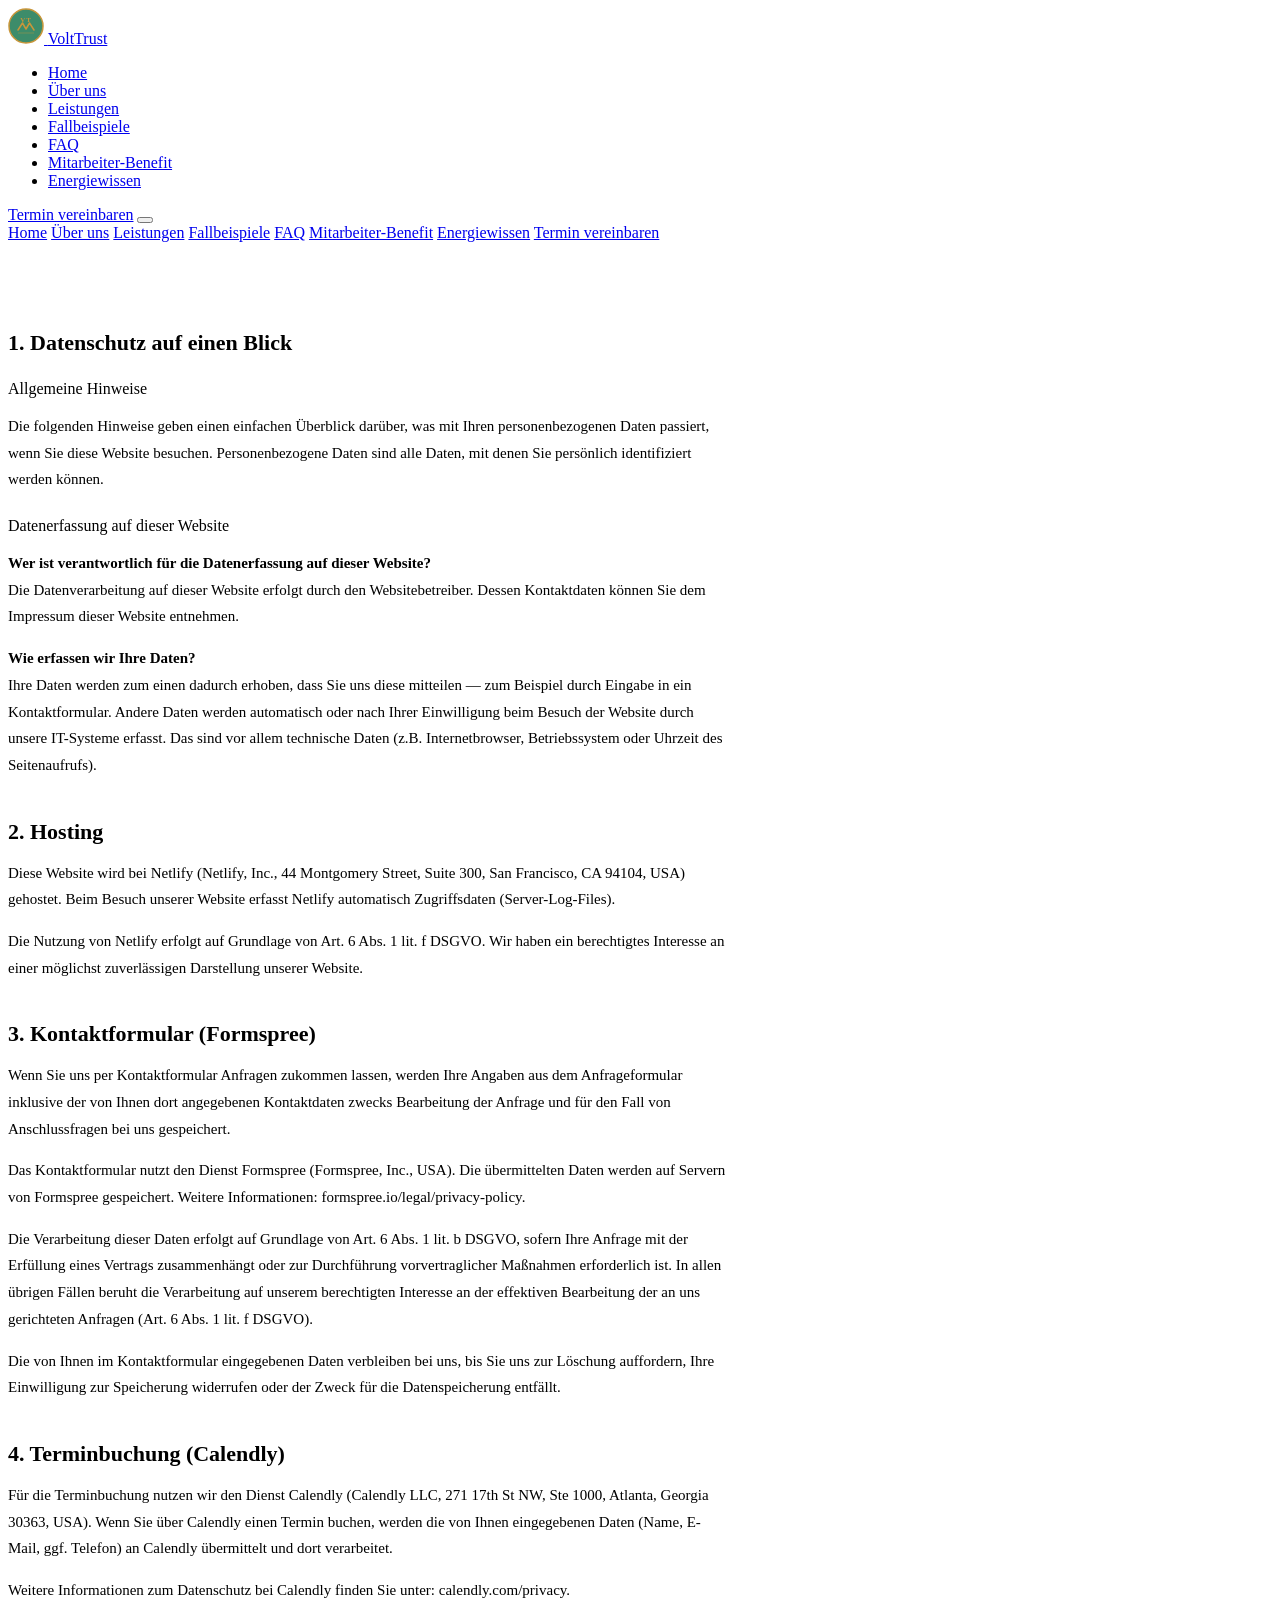
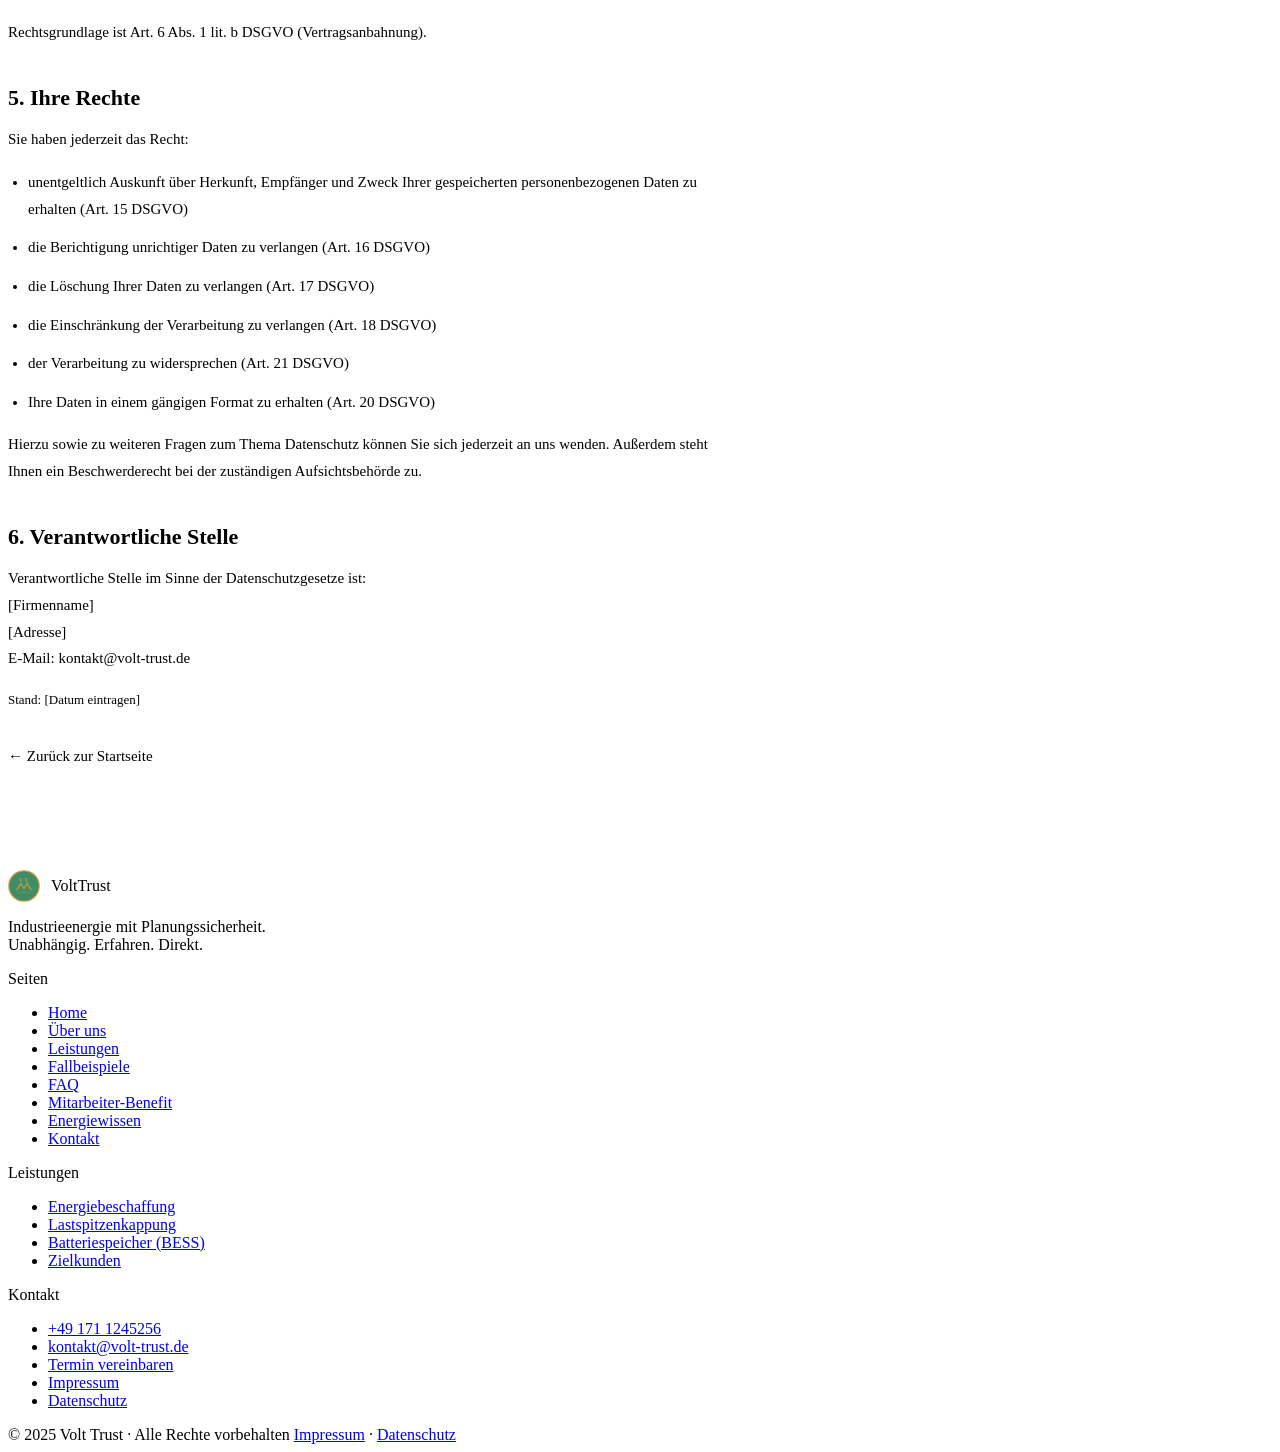
==== datenschutz.html @ 90f7596a "Add files via upload" ====
<!DOCTYPE html>
<html lang="de">
<head>
<meta charset="UTF-8">
<meta name="viewport" content="width=device-width, initial-scale=1.0">
<title>Datenschutzerklärung – Volt Trust</title>
<link rel="stylesheet" href="css/style.css">
<style>
.legal-content { background: var(--cream); padding: 88px 0; }
.legal-body { max-width: 720px; }
.legal-body h2 { font-family: 'Playfair Display', serif; font-size: 22px; font-weight: 700; color: var(--green); margin: 40px 0 12px; }
.legal-body h3 { font-size: 16px; font-weight: 500; color: var(--text); margin: 24px 0 8px; }
.legal-body h2:first-child { margin-top: 0; }
.legal-body p, .legal-body li { font-size: 15px; line-height: 1.78; color: var(--subtle); margin-bottom: 12px; }
.legal-body ul { padding-left: 20px; margin-bottom: 12px; }
.legal-body a { color: var(--green); text-decoration: none; }
.legal-body a:hover { color: var(--gold); }
.legal-body .highlight { background: var(--stone); padding: 20px 24px; border-left: 3px solid var(--gold); margin: 24px 0; }
</style>
</head>
<body>

<nav>
  <div class="nav-inner">
    <a href="index.html" class="nav-logo">
      <svg width="36" height="36" viewBox="0 0 36 36" fill="none"><circle cx="18" cy="18" r="17" fill="#3D8C6A" stroke="#C9963A" stroke-width="1.5"/><text x="18" y="14" text-anchor="middle" font-family="Playfair Display,serif" font-size="7" font-weight="700" fill="#C9963A" letter-spacing="1">VT</text><path d="M10 22 L14.5 15 L18 21 L21.5 15 L26 22" stroke="#C9963A" stroke-width="1.5" stroke-linecap="round" stroke-linejoin="round" fill="none"/><line x1="10" y1="25" x2="26" y2="25" stroke="#C9963A" stroke-width=".75" opacity=".5"/></svg>
      <span class="nav-logo-text">Volt<span>Trust</span></span>
    </a>
    <ul class="nav-links">
      <li><a href="index.html">Home</a></li>
      <li><a href="ueber-uns.html">Über uns</a></li>
      <li><a href="leistungen.html">Leistungen</a></li>
      <li><a href="fallbeispiele.html">Fallbeispiele</a></li>
      <li><a href="faq.html">FAQ</a></li>
      <li><a href="mitarbeiterbenefit.html">Mitarbeiter-Benefit</a></li>
      <li><a href="energiewissen.html">Energiewissen</a></li>
    </ul>
    <a href="kontakt.html" class="nav-cta">Termin vereinbaren</a>
    <button class="nav-hamburger" id="hamburger" aria-label="Menü"><span></span><span></span><span></span></button>
  </div>
</nav>
<div class="nav-mobile" id="navMobile">
  <a href="index.html">Home</a>
  <a href="ueber-uns.html">Über uns</a>
  <a href="leistungen.html">Leistungen</a>
  <a href="fallbeispiele.html">Fallbeispiele</a>
  <a href="faq.html">FAQ</a>
  <a href="mitarbeiterbenefit.html">Mitarbeiter-Benefit</a>
  <a href="energiewissen.html">Energiewissen</a>
  <a href="kontakt.html" class="nav-cta">Termin vereinbaren</a>
</div>

<section class="legal-content">
  <div class="container">
    <div class="legal-body">

      <h2>1. Datenschutz auf einen Blick</h2>
      <h3>Allgemeine Hinweise</h3>
      <p>Die folgenden Hinweise geben einen einfachen Überblick darüber, was mit Ihren personenbezogenen Daten passiert, wenn Sie diese Website besuchen. Personenbezogene Daten sind alle Daten, mit denen Sie persönlich identifiziert werden können.</p>

      <h3>Datenerfassung auf dieser Website</h3>
      <p><strong>Wer ist verantwortlich für die Datenerfassung auf dieser Website?</strong><br>
      Die Datenverarbeitung auf dieser Website erfolgt durch den Websitebetreiber. Dessen Kontaktdaten können Sie dem Impressum dieser Website entnehmen.</p>

      <p><strong>Wie erfassen wir Ihre Daten?</strong><br>
      Ihre Daten werden zum einen dadurch erhoben, dass Sie uns diese mitteilen — zum Beispiel durch Eingabe in ein Kontaktformular. Andere Daten werden automatisch oder nach Ihrer Einwilligung beim Besuch der Website durch unsere IT-Systeme erfasst. Das sind vor allem technische Daten (z.B. Internetbrowser, Betriebssystem oder Uhrzeit des Seitenaufrufs).</p>

      <h2>2. Hosting</h2>
      <p>Diese Website wird bei Netlify (Netlify, Inc., 44 Montgomery Street, Suite 300, San Francisco, CA 94104, USA) gehostet. Beim Besuch unserer Website erfasst Netlify automatisch Zugriffsdaten (Server-Log-Files).</p>
      <p>Die Nutzung von Netlify erfolgt auf Grundlage von Art. 6 Abs. 1 lit. f DSGVO. Wir haben ein berechtigtes Interesse an einer möglichst zuverlässigen Darstellung unserer Website.</p>

      <h2>3. Kontaktformular (Formspree)</h2>
      <p>Wenn Sie uns per Kontaktformular Anfragen zukommen lassen, werden Ihre Angaben aus dem Anfrageformular inklusive der von Ihnen dort angegebenen Kontaktdaten zwecks Bearbeitung der Anfrage und für den Fall von Anschlussfragen bei uns gespeichert.</p>
      <p>Das Kontaktformular nutzt den Dienst Formspree (Formspree, Inc., USA). Die übermittelten Daten werden auf Servern von Formspree gespeichert. Weitere Informationen: <a href="https://formspree.io/legal/privacy-policy" target="_blank" rel="noopener">formspree.io/legal/privacy-policy</a>.</p>
      <p>Die Verarbeitung dieser Daten erfolgt auf Grundlage von Art. 6 Abs. 1 lit. b DSGVO, sofern Ihre Anfrage mit der Erfüllung eines Vertrags zusammenhängt oder zur Durchführung vorvertraglicher Maßnahmen erforderlich ist. In allen übrigen Fällen beruht die Verarbeitung auf unserem berechtigten Interesse an der effektiven Bearbeitung der an uns gerichteten Anfragen (Art. 6 Abs. 1 lit. f DSGVO).</p>
      <p>Die von Ihnen im Kontaktformular eingegebenen Daten verbleiben bei uns, bis Sie uns zur Löschung auffordern, Ihre Einwilligung zur Speicherung widerrufen oder der Zweck für die Datenspeicherung entfällt.</p>

      <h2>4. Terminbuchung (Calendly)</h2>
      <p>Für die Terminbuchung nutzen wir den Dienst Calendly (Calendly LLC, 271 17th St NW, Ste 1000, Atlanta, Georgia 30363, USA). Wenn Sie über Calendly einen Termin buchen, werden die von Ihnen eingegebenen Daten (Name, E-Mail, ggf. Telefon) an Calendly übermittelt und dort verarbeitet.</p>
      <p>Weitere Informationen zum Datenschutz bei Calendly finden Sie unter: <a href="https://calendly.com/privacy" target="_blank" rel="noopener">calendly.com/privacy</a>.</p>
      <p>Rechtsgrundlage ist Art. 6 Abs. 1 lit. b DSGVO (Vertragsanbahnung).</p>

      <h2>5. Ihre Rechte</h2>
      <p>Sie haben jederzeit das Recht:</p>
      <ul>
        <li>unentgeltlich Auskunft über Herkunft, Empfänger und Zweck Ihrer gespeicherten personenbezogenen Daten zu erhalten (Art. 15 DSGVO)</li>
        <li>die Berichtigung unrichtiger Daten zu verlangen (Art. 16 DSGVO)</li>
        <li>die Löschung Ihrer Daten zu verlangen (Art. 17 DSGVO)</li>
        <li>die Einschränkung der Verarbeitung zu verlangen (Art. 18 DSGVO)</li>
        <li>der Verarbeitung zu widersprechen (Art. 21 DSGVO)</li>
        <li>Ihre Daten in einem gängigen Format zu erhalten (Art. 20 DSGVO)</li>
      </ul>
      <p>Hierzu sowie zu weiteren Fragen zum Thema Datenschutz können Sie sich jederzeit an uns wenden. Außerdem steht Ihnen ein Beschwerderecht bei der zuständigen Aufsichtsbehörde zu.</p>

      <h2>6. Verantwortliche Stelle</h2>
      <p>Verantwortliche Stelle im Sinne der Datenschutzgesetze ist:<br>
      [Firmenname]<br>
      [Adresse]<br>
      E-Mail: <a href="mailto:kontakt@volt-trust.de">kontakt@volt-trust.de</a></p>

      <p style="margin-top:16px;font-size:13px;color:var(--subtle)">Stand: [Datum eintragen]</p>
      <p style="margin-top:32px"><a href="index.html" style="color:var(--green)">← Zurück zur Startseite</a></p>
    </div>
  </div>
</section>

<footer>
  <div class="footer-top">
    <div>
      <div style="display:flex;align-items:center;gap:11px;margin-bottom:14px">
        <svg width="32" height="32" viewBox="0 0 36 36" fill="none"><circle cx="18" cy="18" r="17" fill="#3D8C6A" stroke="#C9963A" stroke-width="1.5"/><text x="18" y="14" text-anchor="middle" font-family="Playfair Display,serif" font-size="7" font-weight="700" fill="#C9963A" letter-spacing="1">VT</text><path d="M10 22 L14.5 15 L18 21 L21.5 15 L26 22" stroke="#C9963A" stroke-width="1.5" stroke-linecap="round" stroke-linejoin="round" fill="none"/><line x1="10" y1="25" x2="26" y2="25" stroke="#C9963A" stroke-width=".75" opacity=".5"/></svg>
        <div class="footer-brand">Volt<span>Trust</span></div>
      </div>
      <p class="footer-tagline">Industrieenergie mit Planungssicherheit.<br>Unabhängig. Erfahren. Direkt.</p>
    </div>
    <div><div class="footer-col-title">Seiten</div><ul class="footer-links"><li><a href="index.html">Home</a></li><li><a href="ueber-uns.html">Über uns</a></li><li><a href="leistungen.html">Leistungen</a></li><li><a href="fallbeispiele.html">Fallbeispiele</a></li><li><a href="faq.html">FAQ</a></li><li><a href="mitarbeiterbenefit.html">Mitarbeiter-Benefit</a></li><li><a href="energiewissen.html">Energiewissen</a></li><li><a href="kontakt.html">Kontakt</a></li></ul></div>
    <div><div class="footer-col-title">Leistungen</div><ul class="footer-links"><li><a href="leistungen.html">Energiebeschaffung</a></li><li><a href="leistungen.html">Lastspitzenkappung</a></li><li><a href="leistungen.html">Batteriespeicher (BESS)</a></li><li><a href="leistungen.html">Zielkunden</a></li></ul></div>
    <div><div class="footer-col-title">Kontakt</div><ul class="footer-links"><li><a href="tel:+491711245256">+49 171 1245256</a></li><li><a href="mailto:kontakt@volt-trust.de">kontakt@volt-trust.de</a></li><li><a href="kontakt.html">Termin vereinbaren</a></li><li><a href="impressum.html">Impressum</a></li><li><a href="datenschutz.html">Datenschutz</a></li></ul></div>
  </div>
  <div class="footer-bottom">
    <span class="footer-copy">© 2025 Volt Trust · Alle Rechte vorbehalten</span>
    <span class="footer-copy"><a href="impressum.html">Impressum</a> · <a href="datenschutz.html">Datenschutz</a></span>
  </div>
</footer>
<script src="js/main.js"></script>
<script>document.getElementById('hamburger').addEventListener('click',()=>document.getElementById('navMobile').classList.toggle('open'));</script>
</body>
</html>
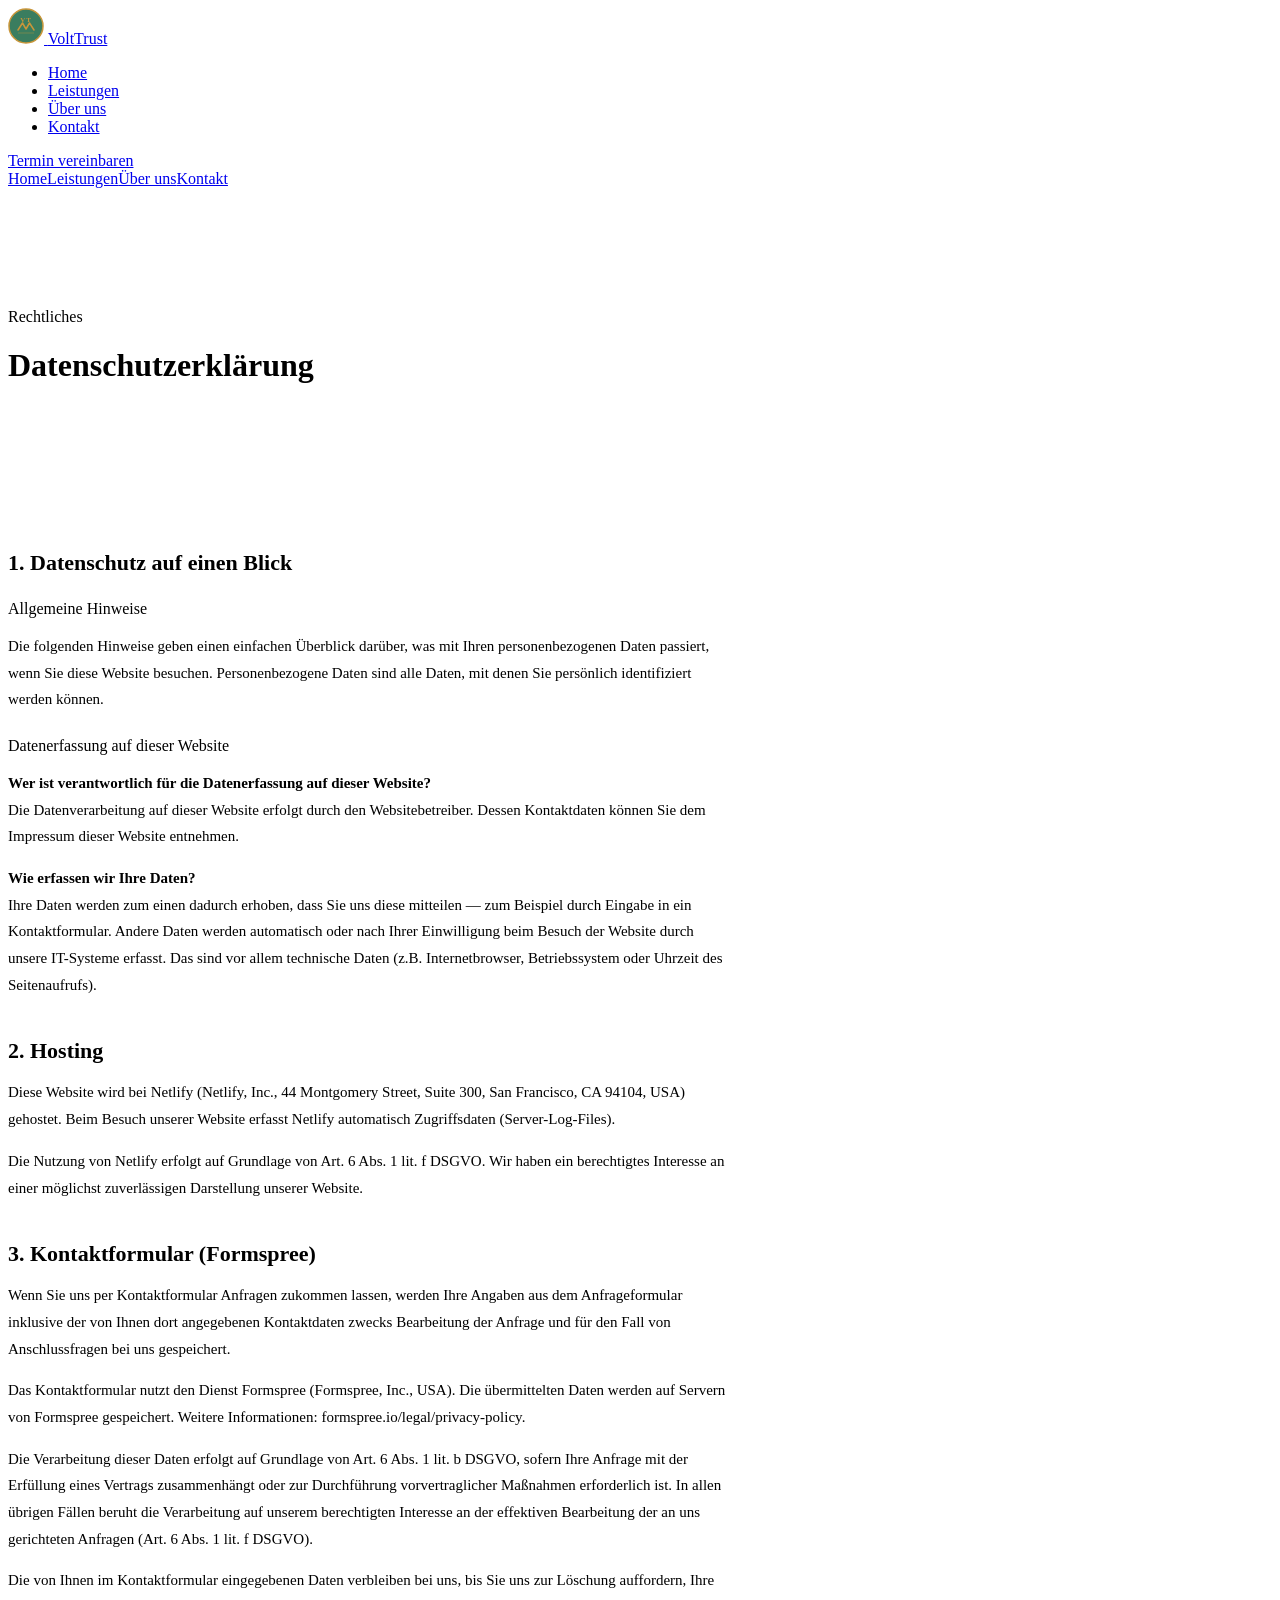
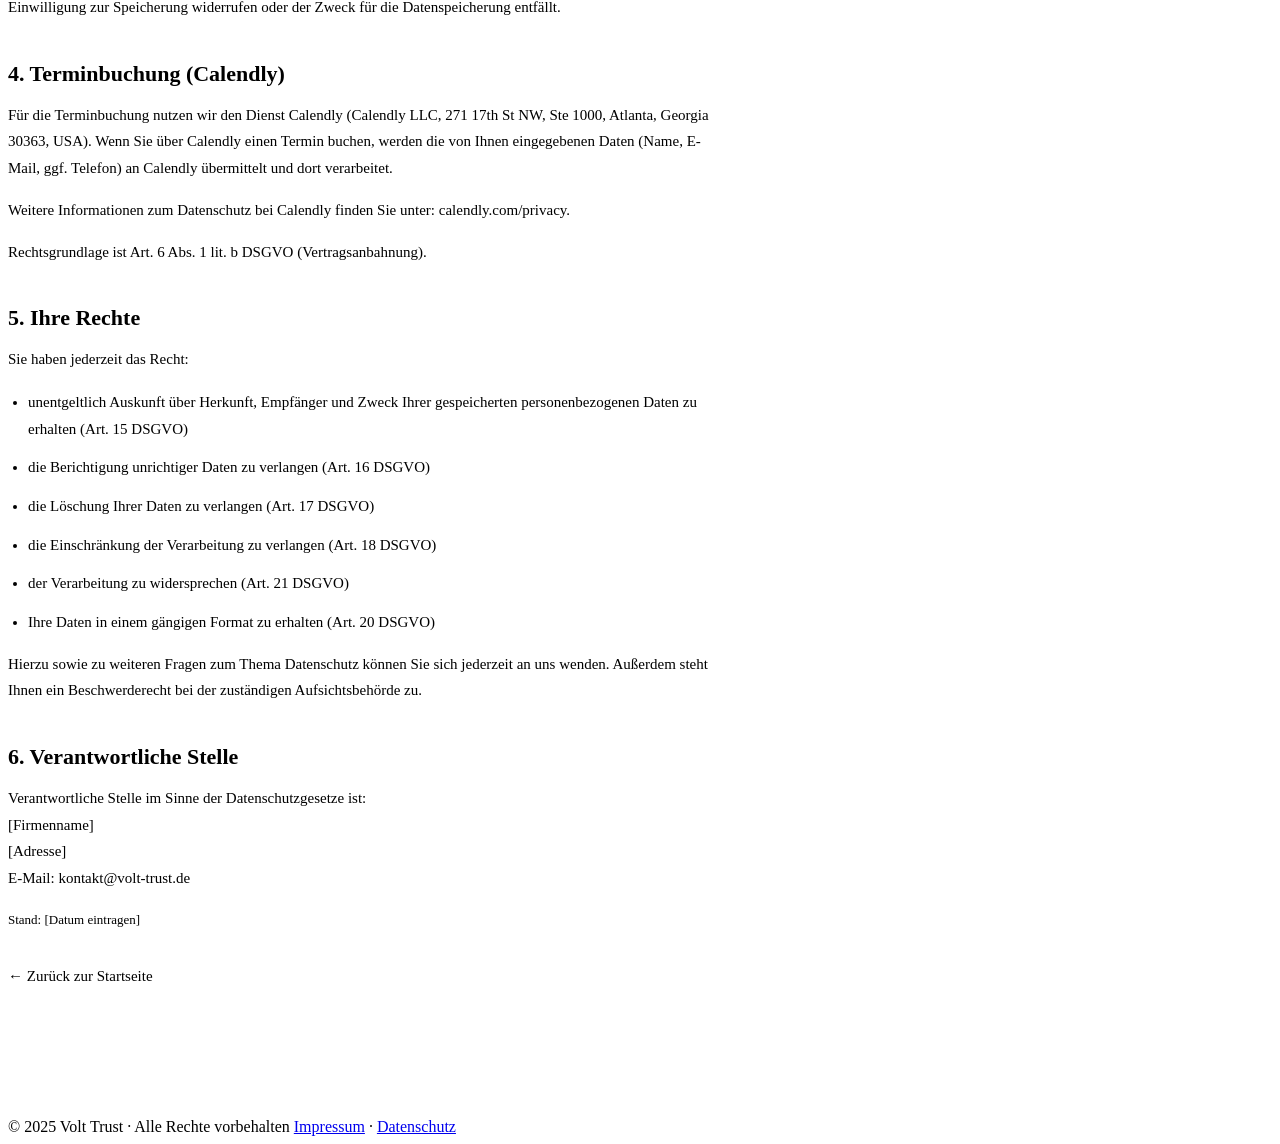
==== commit 301a802c: "Add files via upload" ====
--- a/datenschutz.html
+++ b/datenschutz.html
@@ -23,31 +23,26 @@
 <nav>
   <div class="nav-inner">
     <a href="index.html" class="nav-logo">
-      <svg width="36" height="36" viewBox="0 0 36 36" fill="none"><circle cx="18" cy="18" r="17" fill="#3D8C6A" stroke="#C9963A" stroke-width="1.5"/><text x="18" y="14" text-anchor="middle" font-family="Playfair Display,serif" font-size="7" font-weight="700" fill="#C9963A" letter-spacing="1">VT</text><path d="M10 22 L14.5 15 L18 21 L21.5 15 L26 22" stroke="#C9963A" stroke-width="1.5" stroke-linecap="round" stroke-linejoin="round" fill="none"/><line x1="10" y1="25" x2="26" y2="25" stroke="#C9963A" stroke-width=".75" opacity=".5"/></svg>
+      <svg width="36" height="36" viewBox="0 0 36 36" fill="none"><circle cx="18" cy="18" r="17" fill="#3A7D5F" stroke="#C9963A" stroke-width="1.5"/><text x="18" y="14" text-anchor="middle" font-family="Playfair Display,serif" font-size="7" font-weight="700" fill="#C9963A" letter-spacing="1">VT</text><path d="M10 22 L14.5 15 L18 21 L21.5 15 L26 22" stroke="#C9963A" stroke-width="1.5" stroke-linecap="round" stroke-linejoin="round" fill="none"/><line x1="10" y1="25" x2="26" y2="25" stroke="#C9963A" stroke-width="0.75" opacity=".5"/></svg>
       <span class="nav-logo-text">Volt<span>Trust</span></span>
     </a>
     <ul class="nav-links">
-      <li><a href="index.html">Home</a></li>
-      <li><a href="ueber-uns.html">Über uns</a></li>
-      <li><a href="leistungen.html">Leistungen</a></li>
-      <li><a href="fallbeispiele.html">Fallbeispiele</a></li>
-      <li><a href="faq.html">FAQ</a></li>
-      <li><a href="mitarbeiterbenefit.html">Mitarbeiter-Benefit</a></li>
-      <li><a href="energiewissen.html">Energiewissen</a></li>
+      <li><a href="index.html">Home</a></li><li><a href="leistungen.html">Leistungen</a></li><li><a href="ueber-uns.html">Über uns</a></li><li><a href="kontakt.html">Kontakt</a></li>
     </ul>
     <a href="kontakt.html" class="nav-cta">Termin vereinbaren</a>
-    <button class="nav-hamburger" id="hamburger" aria-label="Menü"><span></span><span></span><span></span></button>
+    <div class="nav-hamburger" id="hamburger"><span></span><span></span><span></span></div>
   </div>
 </nav>
 <div class="nav-mobile" id="navMobile">
-  <a href="index.html">Home</a>
-  <a href="ueber-uns.html">Über uns</a>
-  <a href="leistungen.html">Leistungen</a>
-  <a href="fallbeispiele.html">Fallbeispiele</a>
-  <a href="faq.html">FAQ</a>
-  <a href="mitarbeiterbenefit.html">Mitarbeiter-Benefit</a>
-  <a href="energiewissen.html">Energiewissen</a>
-  <a href="kontakt.html" class="nav-cta">Termin vereinbaren</a>
+  <a href="index.html">Home</a><a href="leistungen.html">Leistungen</a><a href="ueber-uns.html">Über uns</a><a href="kontakt.html">Kontakt</a>
+</div>
+
+<div class="page-hero" style="min-height:auto;padding:120px 0 56px">
+  <div class="page-hero-grid"></div>
+  <div class="container" style="position:relative;z-index:2">
+    <div class="page-hero-eyebrow">Rechtliches</div>
+    <h1>Datenschutzerklärung</h1>
+  </div>
 </div>
 
 <section class="legal-content">
@@ -105,23 +100,12 @@
 </section>
 
 <footer>
-  <div class="footer-top">
-    <div>
-      <div style="display:flex;align-items:center;gap:11px;margin-bottom:14px">
-        <svg width="32" height="32" viewBox="0 0 36 36" fill="none"><circle cx="18" cy="18" r="17" fill="#3D8C6A" stroke="#C9963A" stroke-width="1.5"/><text x="18" y="14" text-anchor="middle" font-family="Playfair Display,serif" font-size="7" font-weight="700" fill="#C9963A" letter-spacing="1">VT</text><path d="M10 22 L14.5 15 L18 21 L21.5 15 L26 22" stroke="#C9963A" stroke-width="1.5" stroke-linecap="round" stroke-linejoin="round" fill="none"/><line x1="10" y1="25" x2="26" y2="25" stroke="#C9963A" stroke-width=".75" opacity=".5"/></svg>
-        <div class="footer-brand">Volt<span>Trust</span></div>
-      </div>
-      <p class="footer-tagline">Industrieenergie mit Planungssicherheit.<br>Unabhängig. Erfahren. Direkt.</p>
-    </div>
-    <div><div class="footer-col-title">Seiten</div><ul class="footer-links"><li><a href="index.html">Home</a></li><li><a href="ueber-uns.html">Über uns</a></li><li><a href="leistungen.html">Leistungen</a></li><li><a href="fallbeispiele.html">Fallbeispiele</a></li><li><a href="faq.html">FAQ</a></li><li><a href="mitarbeiterbenefit.html">Mitarbeiter-Benefit</a></li><li><a href="energiewissen.html">Energiewissen</a></li><li><a href="kontakt.html">Kontakt</a></li></ul></div>
-    <div><div class="footer-col-title">Leistungen</div><ul class="footer-links"><li><a href="leistungen.html">Energiebeschaffung</a></li><li><a href="leistungen.html">Lastspitzenkappung</a></li><li><a href="leistungen.html">Batteriespeicher (BESS)</a></li><li><a href="leistungen.html">Zielkunden</a></li></ul></div>
-    <div><div class="footer-col-title">Kontakt</div><ul class="footer-links"><li><a href="tel:+491711245256">+49 171 1245256</a></li><li><a href="mailto:kontakt@volt-trust.de">kontakt@volt-trust.de</a></li><li><a href="kontakt.html">Termin vereinbaren</a></li><li><a href="impressum.html">Impressum</a></li><li><a href="datenschutz.html">Datenschutz</a></li></ul></div>
-  </div>
-  <div class="footer-bottom">
+  <div class="footer-bottom" style="border-top:1px solid var(--line);padding-top:28px">
     <span class="footer-copy">© 2025 Volt Trust · Alle Rechte vorbehalten</span>
     <span class="footer-copy"><a href="impressum.html">Impressum</a> · <a href="datenschutz.html">Datenschutz</a></span>
   </div>
 </footer>
+
 <script src="js/main.js"></script>
 <script>document.getElementById('hamburger').addEventListener('click',()=>document.getElementById('navMobile').classList.toggle('open'));</script>
 </body>
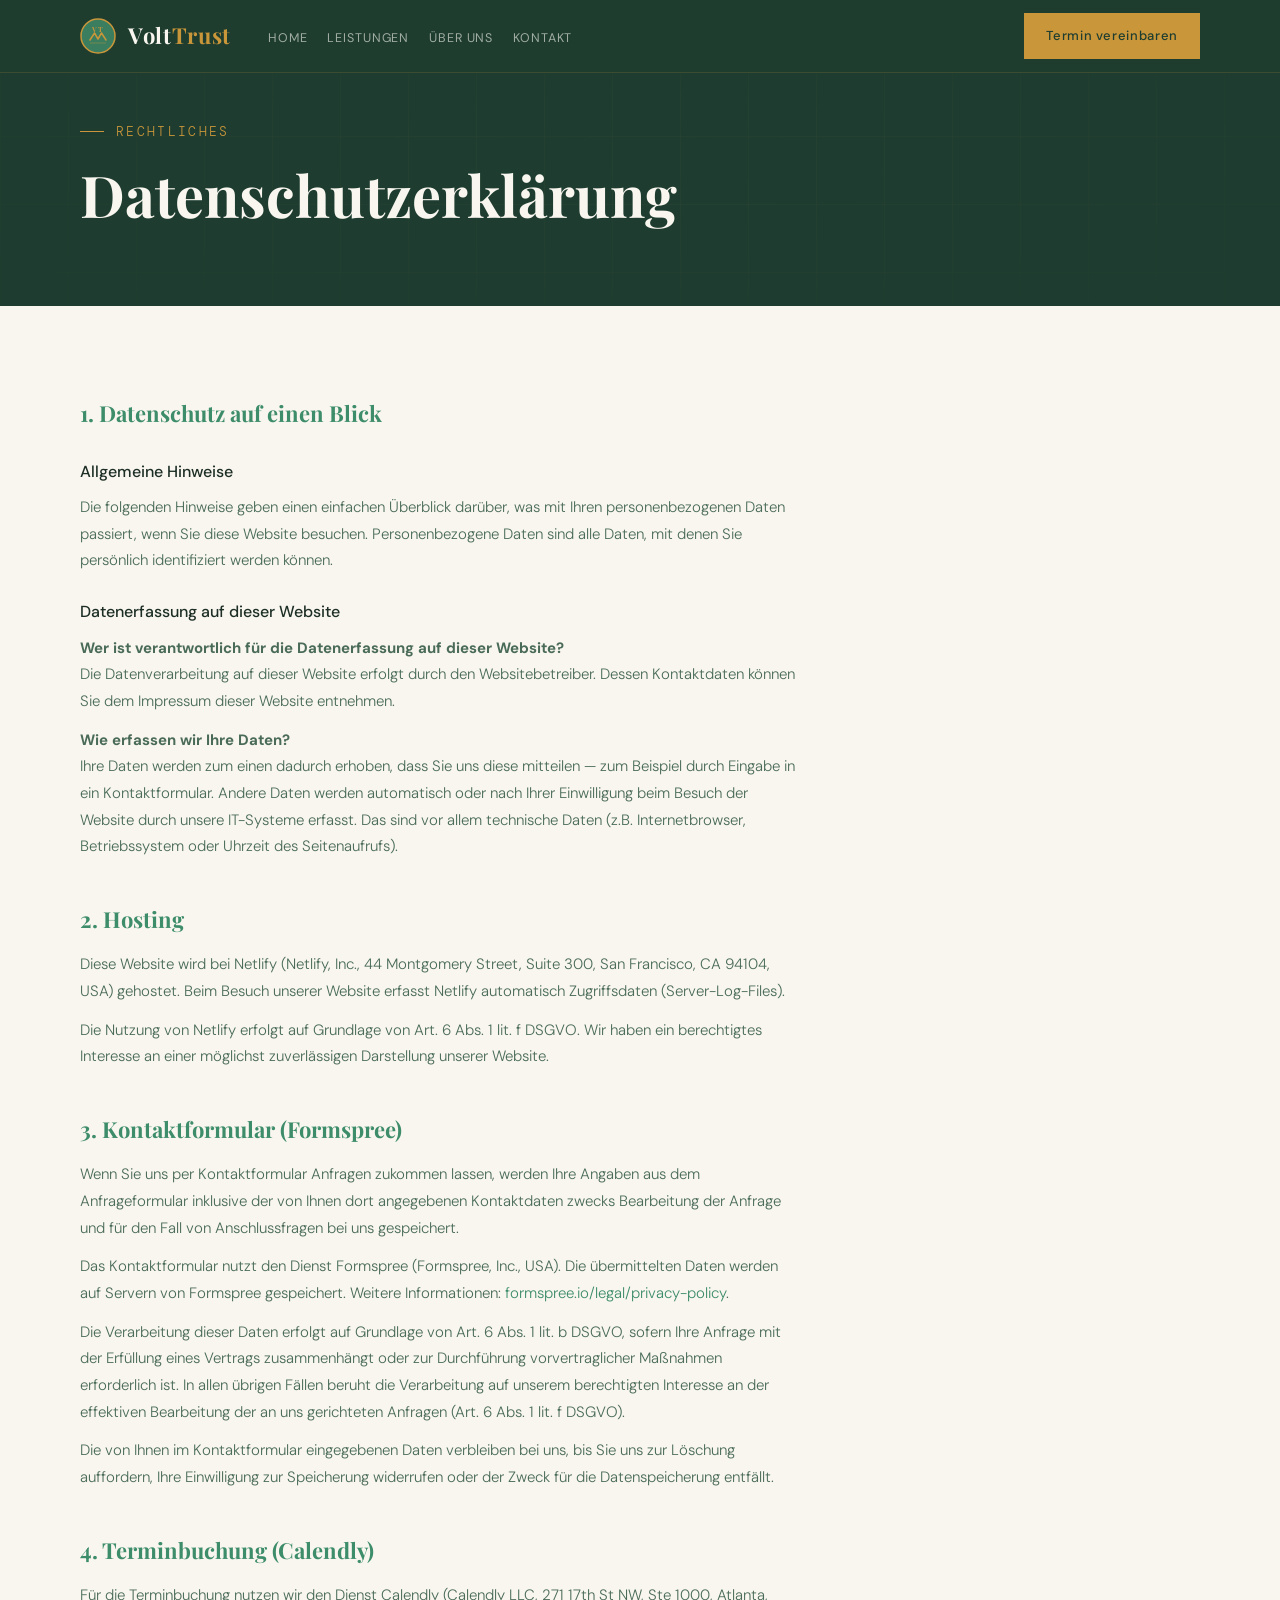
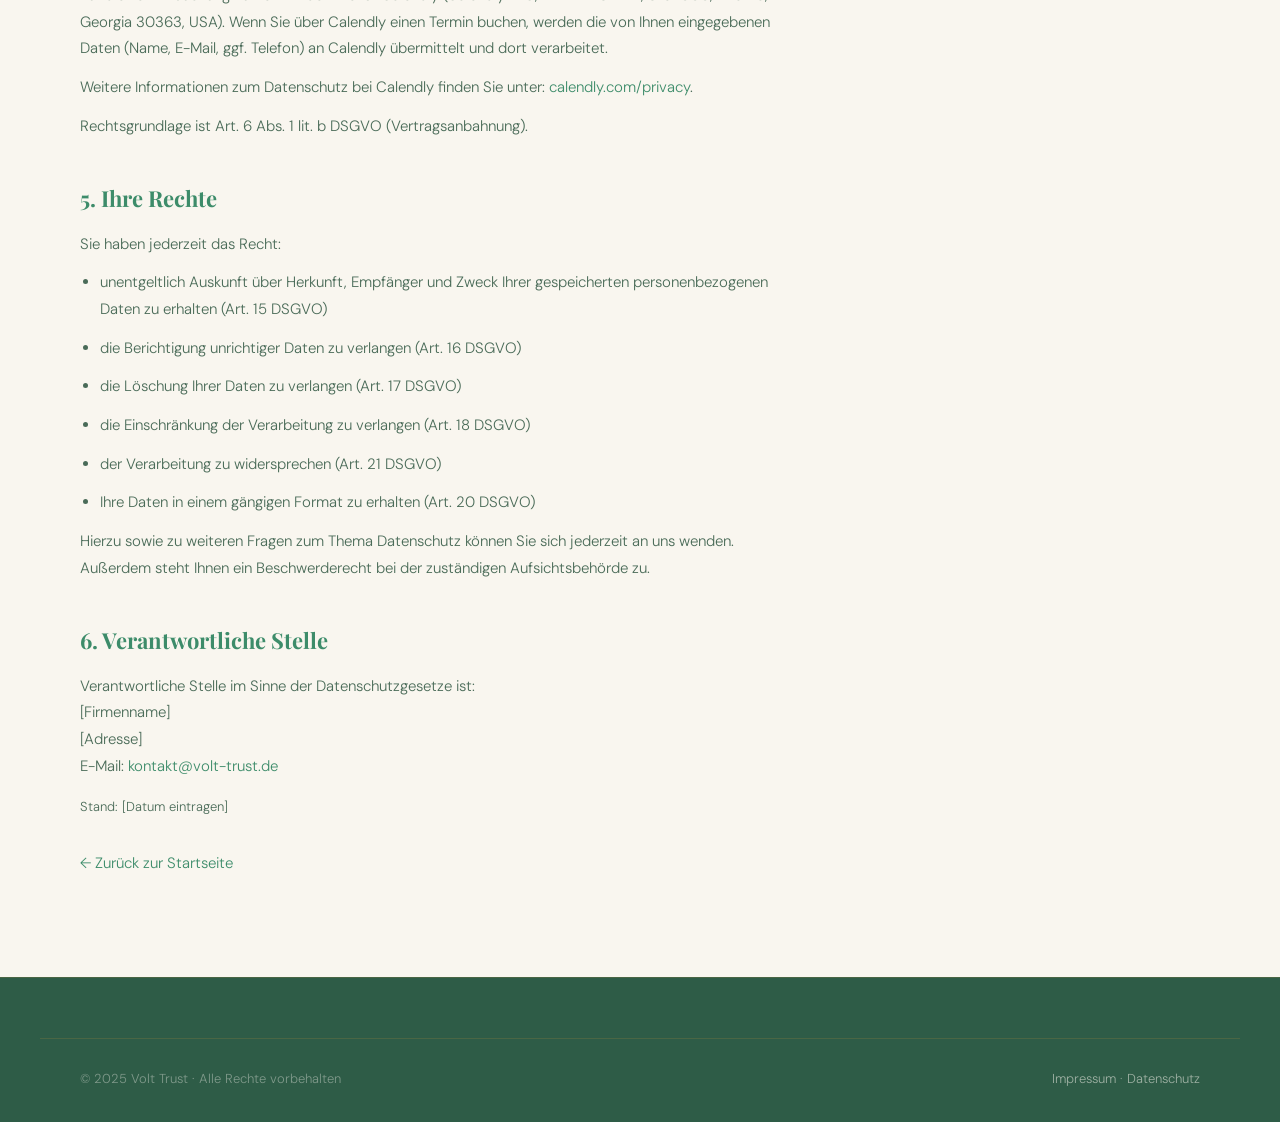
==== commit 115965cb: "Add files via upload" ====
--- a/datenschutz.html
+++ b/datenschutz.html
@@ -4,7 +4,7 @@
 <meta charset="UTF-8">
 <meta name="viewport" content="width=device-width, initial-scale=1.0">
 <title>Datenschutzerklärung – Volt Trust</title>
-<link rel="stylesheet" href="css/style.css">
+<link rel="stylesheet" href="style.css">
 <style>
 .legal-content { background: var(--cream); padding: 88px 0; }
 .legal-body { max-width: 720px; }
@@ -106,7 +106,7 @@
   </div>
 </footer>
 
-<script src="js/main.js"></script>
+<script src="main.js"></script>
 <script>document.getElementById('hamburger').addEventListener('click',()=>document.getElementById('navMobile').classList.toggle('open'));</script>
 </body>
 </html>
--- a/style.css
+++ b/style.css
@@ -0,0 +1,720 @@
+@import url('https://fonts.googleapis.com/css2?family=Playfair+Display:wght@400;500;700;900&family=DM+Sans:ital,wght@0,300;0,400;0,500;1,300&family=DM+Mono:wght@400;500&display=swap');
+
+/* ── VOLT TRUST v9 ── */
+:root {
+  --ink:    #1E3D30;
+  --forest: #2E5C47;
+  --green:  #3D8C6A;
+  --mid:    #52A882;
+  --light:  #7DC4A0;
+  --pale:   #E8F7EF;
+  --gold:   #C9963A;
+  --gold-lt:#E8B86D;
+  --cream:  #F9F6EF;
+  --stone:  #EDE8DB;
+  --mist:   #FCFBF8;
+  --text:   #1C2E25;
+  --subtle: #4A6B58;
+  --line:   rgba(201,150,58,.18);
+}
+
+*,*::before,*::after{box-sizing:border-box;margin:0;padding:0}
+html{scroll-behavior:smooth}
+body{font-family:'DM Sans',sans-serif;font-weight:300;color:var(--text);background:var(--mist);overflow-x:hidden;font-size:19px;line-height:1.78}
+.serif{font-family:'Playfair Display',serif}
+.mono{font-family:'DM Mono',monospace}
+.container{max-width:1200px;margin:0 auto;padding:0 40px}
+.gold{color:var(--gold)}
+
+/* NAV */
+nav{position:fixed;top:0;left:0;right:0;z-index:200;background:rgba(30,61,48,.97);border-bottom:1px solid var(--line);backdrop-filter:blur(12px)}
+.nav-inner{max-width:1200px;margin:0 auto;padding:0 40px;display:flex;align-items:center;height:72px}
+.nav-logo{display:flex;align-items:center;gap:12px;text-decoration:none;margin-right:28px;flex-shrink:0}
+.nav-logo-text{font-family:'Playfair Display',serif;font-size:22px;font-weight:700;color:var(--cream);letter-spacing:.03em}
+.nav-logo-text span{color:var(--gold)}
+.nav-links{display:flex;gap:2px;list-style:none;flex:1}
+.nav-links a{font-size:12.5px;font-weight:400;letter-spacing:.07em;text-transform:uppercase;color:rgba(249,246,239,.6);text-decoration:none;transition:color .2s;padding:6px 9px;white-space:nowrap}
+.nav-links a:hover,.nav-links a.active{color:var(--gold-lt)}
+.nav-cta{background:var(--gold);color:var(--ink);font-size:13px;font-weight:500;letter-spacing:.05em;padding:11px 22px;border:none;cursor:pointer;text-decoration:none;transition:background .2s;font-family:'DM Sans',sans-serif;white-space:nowrap;margin-left:12px;flex-shrink:0}
+.nav-cta:hover{background:var(--gold-lt)}
+.nav-hamburger{display:none;flex-direction:column;gap:5px;cursor:pointer;padding:4px;background:none;border:none;margin-left:auto}
+.nav-hamburger span{display:block;width:22px;height:1.5px;background:var(--cream);transition:all .3s}
+.nav-mobile{display:none;position:fixed;top:72px;left:0;right:0;background:var(--ink);border-bottom:1px solid var(--line);padding:20px 40px;z-index:199;flex-direction:column}
+.nav-mobile.open{display:flex}
+.nav-mobile a{display:block;padding:14px 0;font-size:16px;letter-spacing:.05em;text-transform:uppercase;color:rgba(249,246,239,.75);text-decoration:none;border-bottom:1px solid rgba(255,255,255,.07);transition:color .2s}
+.nav-mobile a:hover{color:var(--gold)}
+.nav-mobile .nav-cta{margin-top:18px;display:inline-block;text-align:center}
+
+/* PAGE HERO */
+.page-hero{background:var(--forest);padding:148px 0 88px;position:relative;overflow:hidden}
+.page-hero-grid{position:absolute;inset:0;background-image:linear-gradient(rgba(201,150,58,.07) 1px,transparent 1px),linear-gradient(90deg,rgba(201,150,58,.07) 1px,transparent 1px);background-size:68px 68px;mask-image:radial-gradient(ellipse 70% 80% at 50% 50%,black 20%,transparent 70%)}
+.page-hero-eyebrow{font-family:'DM Mono',monospace;font-size:12px;letter-spacing:.2em;text-transform:uppercase;color:var(--gold);margin-bottom:20px;display:flex;align-items:center;gap:10px}
+.page-hero-eyebrow::before{content:'';display:block;width:24px;height:1px;background:var(--gold)}
+.page-hero h1{font-family:'Playfair Display',serif;font-size:clamp(42px,5vw,68px);font-weight:700;color:var(--cream);line-height:1.1;margin-bottom:26px}
+.page-hero h1 em{color:var(--gold);font-style:normal}
+.page-hero-lead{font-size:20px;font-weight:300;line-height:1.78;color:rgba(249,246,239,.85);max-width:620px}
+
+/* SECTIONS */
+section{padding:100px 0}
+.section-label{font-family:'DM Mono',monospace;font-size:12px;letter-spacing:.2em;text-transform:uppercase;color:var(--gold);margin-bottom:16px;display:flex;align-items:center;gap:10px}
+.section-label::before{content:'';display:block;width:22px;height:1px;background:var(--gold)}
+.section-title{font-family:'Playfair Display',serif;font-size:clamp(34px,3.8vw,52px);font-weight:700;line-height:1.12;color:var(--text);margin-bottom:22px}
+.section-title.light{color:var(--cream)}
+.section-title em{color:var(--gold);font-style:normal}
+.section-intro{font-size:19px;font-weight:300;line-height:1.80;color:var(--subtle);max-width:640px}
+.section-intro.light{color:rgba(249,246,239,.85)}
+
+/* BUTTONS */
+.btn-primary{background:var(--gold);color:var(--ink);font-size:16px;font-weight:500;letter-spacing:.05em;padding:17px 36px;border:none;cursor:pointer;text-decoration:none;display:inline-block;transition:background .2s,transform .15s;font-family:'DM Sans',sans-serif}
+.btn-primary:hover{background:var(--gold-lt);transform:translateY(-1px)}
+.btn-outline{background:transparent;color:var(--cream);font-size:16px;font-weight:400;letter-spacing:.05em;padding:16px 36px;border:1px solid rgba(249,246,239,.35);cursor:pointer;text-decoration:none;display:inline-block;transition:border-color .2s,color .2s;font-family:'DM Sans',sans-serif}
+.btn-outline:hover{border-color:var(--gold);color:var(--gold)}
+.btn-outline.dark{color:var(--green);border-color:rgba(61,140,106,.4)}
+.btn-outline.dark:hover{border-color:var(--gold);color:var(--gold)}
+
+/* TAGS */
+.tag{font-size:13px;font-weight:500;letter-spacing:.03em;padding:6px 14px;background:var(--stone);color:var(--subtle)}
+.tags{display:flex;flex-wrap:wrap;gap:8px;margin-top:22px}
+
+/* PARTNER LOGOS */
+.partner-bar{background:var(--stone);padding:44px 0;border-top:1px solid rgba(61,140,106,.15);border-bottom:1px solid rgba(61,140,106,.15)}
+.partner-label{font-family:'DM Mono',monospace;font-size:10.5px;letter-spacing:.18em;text-transform:uppercase;color:var(--subtle);text-align:center;margin-bottom:28px}
+.partner-logos{max-width:1200px;margin:0 auto;padding:0 40px;display:flex;align-items:center;justify-content:center;gap:64px;flex-wrap:wrap}
+.partner-logo-item{opacity:.75;transition:opacity .2s;display:flex;align-items:center;justify-content:center}
+.partner-logo-item:hover{opacity:1}
+.partner-logo-item img{height:44px;width:auto;max-width:160px;object-fit:contain}
+
+/* CONTACT PERSON */
+.contact-person{background:var(--green);padding:44px;display:flex;gap:30px;align-items:flex-start;position:relative;overflow:hidden}
+.contact-person::before{content:'';position:absolute;top:0;left:0;right:0;height:2px;background:linear-gradient(90deg,var(--gold),transparent)}
+.contact-person-photo{width:92px;height:92px;border-radius:50%;object-fit:cover;object-position:center top;border:2px solid var(--gold);flex-shrink:0}
+.contact-person-label{font-family:'DM Mono',monospace;font-size:11px;letter-spacing:.15em;text-transform:uppercase;color:var(--gold);margin-bottom:6px}
+.contact-person-name{font-family:'Playfair Display',serif;font-size:26px;color:var(--cream);margin-bottom:3px}
+.contact-person-role{font-size:14px;letter-spacing:.06em;text-transform:uppercase;color:rgba(249,246,239,.65);margin-bottom:18px}
+.contact-person-tel{font-size:17px;color:var(--cream);text-decoration:none;display:flex;align-items:center;gap:9px;margin-bottom:8px}
+.contact-person-tel:hover{color:var(--gold-lt)}
+.contact-person-tel svg{width:17px;height:17px;stroke:var(--gold);fill:none;stroke-width:1.5;stroke-linecap:round;flex-shrink:0}
+
+/* CASE CARDS */
+.case-grid{display:grid;grid-template-columns:repeat(3,1fr);gap:2px;background:var(--stone);margin-top:56px}
+.case-card{background:var(--mist);padding:38px;position:relative;overflow:hidden;transition:background .2s}
+.case-card:hover{background:var(--cream)}
+.case-card::after{content:'';position:absolute;bottom:0;left:0;width:0;height:2px;background:var(--gold);transition:width .4s}
+.case-card:hover::after{width:100%}
+.case-card-tag{font-family:'DM Mono',monospace;font-size:11px;letter-spacing:.14em;text-transform:uppercase;color:var(--gold);margin-bottom:14px;display:flex;align-items:center;gap:8px}
+.case-card-tag::before{content:'';display:block;width:16px;height:1px;background:var(--gold)}
+.case-card-title{font-family:'Playfair Display',serif;font-size:21px;font-weight:700;color:var(--green);margin-bottom:14px;line-height:1.25}
+.case-metrics{display:flex;flex-direction:column;gap:2px;margin-bottom:18px}
+.case-metric{display:flex;justify-content:space-between;align-items:center;background:var(--stone);padding:12px 14px}
+.case-metric-label{font-size:14px;color:var(--subtle)}
+.case-metric-val{font-size:15px;font-weight:500;color:var(--green)}
+.case-saving{background:var(--green);padding:20px;text-align:center}
+.case-saving-label{font-size:12px;letter-spacing:.08em;text-transform:uppercase;color:rgba(249,246,239,.75);margin-bottom:6px}
+.case-saving-val{font-family:'Playfair Display',serif;font-size:34px;font-weight:700;color:var(--gold-lt);line-height:1}
+.case-saving-sub{font-size:13px;color:rgba(249,246,239,.65);margin-top:4px}
+.case-roi-row{display:flex;border-top:2px solid var(--stone);margin-top:16px}
+.case-roi-item{flex:1;text-align:center;padding:13px 8px;border-right:1px solid var(--stone)}
+.case-roi-item:last-child{border-right:none}
+.case-roi-val{font-family:'Playfair Display',serif;font-size:21px;color:var(--green);display:block;font-weight:700}
+.case-roi-label{font-size:12px;color:var(--subtle)}
+
+/* RECHNER */
+.rechner-wrap{background:var(--cream);border:1px solid var(--stone);padding:52px;position:relative;overflow:hidden}
+.rechner-wrap::before{content:'';position:absolute;top:0;left:0;right:0;height:3px;background:linear-gradient(90deg,var(--gold),var(--mid))}
+.rechner-label{font-family:'DM Sans',sans-serif;font-size:15px;font-weight:500;color:var(--text);margin-bottom:8px}
+.rechner-select,.rechner-input{background:var(--mist);border:1.5px solid var(--stone);color:var(--text);font-family:'DM Sans',sans-serif;font-size:17px;padding:14px 16px;width:100%;transition:border-color .2s;outline:none;margin-bottom:22px}
+.rechner-select:focus,.rechner-input:focus{border-color:var(--gold)}
+.rechner-select{appearance:none;background-image:url("data:image/svg+xml,%3Csvg xmlns='http://www.w3.org/2000/svg' width='12' height='8'%3E%3Cpath d='M1 1l5 5 5-5' fill='none' stroke='%23527060' stroke-width='1.5'/%3E%3C/svg%3E");background-repeat:no-repeat;background-position:right 16px center;cursor:pointer}
+.rechner-result{background:var(--green);padding:32px;margin-top:8px;display:none}
+.rechner-result.show{display:block}
+.rechner-result-label{font-family:'DM Mono',monospace;font-size:11px;letter-spacing:.15em;text-transform:uppercase;color:var(--gold);margin-bottom:12px}
+.rechner-result-range{font-family:'Playfair Display',serif;font-size:42px;font-weight:700;color:var(--gold-lt);line-height:1;margin-bottom:8px}
+.rechner-result-text{font-size:15px;color:rgba(249,246,239,.9);line-height:1.68;margin-bottom:20px}
+.rechner-disclaimer{font-size:13px;color:rgba(249,246,239,.6);line-height:1.6;border-top:1px solid rgba(255,255,255,.15);padding-top:14px;margin-top:14px}
+
+/* FAQ */
+.faq-list{display:flex;flex-direction:column;gap:2px;margin-top:52px}
+.faq-item{background:var(--cream);overflow:hidden}
+.faq-question{display:flex;justify-content:space-between;align-items:center;padding:24px 32px;cursor:pointer;font-size:18px;font-weight:400;color:var(--text);transition:background .2s;user-select:none;gap:20px}
+.faq-question:hover{background:var(--stone)}
+.faq-question.open{background:var(--stone);color:var(--green);font-weight:500}
+.faq-icon{width:26px;height:26px;flex-shrink:0;position:relative}
+.faq-icon::before,.faq-icon::after{content:'';position:absolute;background:var(--gold);border-radius:1px;transition:all .3s}
+.faq-icon::before{width:14px;height:1.5px;top:50%;left:50%;transform:translate(-50%,-50%)}
+.faq-icon::after{width:1.5px;height:14px;top:50%;left:50%;transform:translate(-50%,-50%)}
+.faq-question.open .faq-icon::after{transform:translate(-50%,-50%) rotate(90deg);opacity:0}
+.faq-answer{max-height:0;overflow:hidden;transition:max-height .4s ease}
+.faq-answer.open{max-height:500px}
+.faq-answer-inner{padding:0 32px 26px;font-size:17px;line-height:1.82;color:var(--subtle)}
+
+/* WISSEN */
+.wissen-grid{display:grid;grid-template-columns:repeat(3,1fr);gap:2px;background:var(--stone);margin-top:52px}
+.wissen-card{background:var(--mist);padding:40px;cursor:pointer;transition:background .2s;position:relative;overflow:hidden}
+.wissen-card:hover,.wissen-card.active{background:var(--cream)}
+.wissen-card::after{content:'';position:absolute;bottom:0;left:0;width:0;height:2px;background:var(--gold);transition:width .4s}
+.wissen-card:hover::after,.wissen-card.active::after{width:100%}
+.wissen-tag{font-family:'DM Mono',monospace;font-size:11px;letter-spacing:.14em;text-transform:uppercase;color:var(--gold);margin-bottom:14px}
+.wissen-title{font-family:'Playfair Display',serif;font-size:21px;font-weight:700;color:var(--green);margin-bottom:12px;line-height:1.3}
+.wissen-text{font-size:16px;line-height:1.78;color:var(--subtle)}
+.wissen-artikel{display:none;background:var(--cream);border-top:2px solid var(--stone);padding:52px;margin-top:2px}
+.wissen-artikel.open{display:block}
+.wissen-artikel h3{font-family:'Playfair Display',serif;font-size:30px;font-weight:700;color:var(--text);margin-bottom:26px;line-height:1.2}
+.wissen-artikel p{font-size:18px;line-height:1.84;color:var(--subtle);margin-bottom:20px}
+.wissen-artikel strong{color:var(--text);font-weight:500}
+.wissen-artikel ul{padding-left:24px;margin-bottom:20px}
+.wissen-artikel ul li{font-size:17px;line-height:1.82;color:var(--subtle);margin-bottom:10px}
+.wissen-close{display:inline-flex;align-items:center;gap:8px;font-size:14px;letter-spacing:.06em;text-transform:uppercase;color:var(--green);cursor:pointer;margin-top:24px;font-weight:500}
+
+/* PROZESS — hoher Kontrast auf hellerem Grün */
+.prozess-section{background:var(--forest);padding:100px 0}
+.prozess-steps{display:grid;grid-template-columns:repeat(5,1fr);gap:0;margin-top:52px;position:relative}
+.prozess-steps::before{content:'';position:absolute;top:36px;left:10%;right:10%;height:1px;background:linear-gradient(90deg,transparent,var(--gold),transparent);opacity:.5}
+.prozess-step{padding:0 14px;text-align:center;position:relative;z-index:1}
+.prozess-step-icon{width:74px;height:74px;border-radius:50%;background:rgba(255,255,255,.15);border:1.5px solid rgba(201,150,58,.55);display:flex;align-items:center;justify-content:center;margin:0 auto 20px}
+.prozess-step-icon svg{width:28px;height:28px;stroke:var(--gold-lt);fill:none;stroke-width:1.6;stroke-linecap:round}
+.prozess-step-num{font-family:'DM Mono',monospace;font-size:12px;font-weight:500;color:var(--gold);display:block;margin-bottom:8px}
+.prozess-step-title{font-family:'Playfair Display',serif;font-size:16px;color:#ffffff;margin-bottom:8px;line-height:1.3;font-weight:600}
+.prozess-step-text{font-size:14px;line-height:1.65;color:rgba(255,255,255,.8)}
+.prozess-footer{display:flex;flex-wrap:wrap;gap:2px;margin-top:32px}
+.prozess-footer-item{flex:1;min-width:130px;background:rgba(255,255,255,.1);padding:14px 10px;text-align:center;font-size:13px;font-weight:500;color:#ffffff;letter-spacing:.03em;border:1px solid rgba(201,150,58,.25)}
+
+/* FORM */
+.form-group{display:flex;flex-direction:column;gap:7px;margin-bottom:18px}
+.form-row{display:grid;grid-template-columns:1fr 1fr;gap:16px}
+.form-label{font-size:12px;letter-spacing:.1em;text-transform:uppercase;color:var(--subtle);font-weight:500}
+.form-input{background:var(--mist);border:1.5px solid var(--stone);color:var(--text);font-family:'DM Sans',sans-serif;font-size:17px;padding:14px 16px;width:100%;transition:border-color .2s;outline:none}
+.form-input:focus{border-color:var(--gold)}
+textarea.form-input{resize:vertical;min-height:120px}
+.form-select{appearance:none;background:var(--mist) url("data:image/svg+xml,%3Csvg xmlns='http://www.w3.org/2000/svg' width='12' height='8'%3E%3Cpath d='M1 1l5 5 5-5' fill='none' stroke='%23527060' stroke-width='1.5'/%3E%3C/svg%3E") right 14px center no-repeat;cursor:pointer}
+
+/* FOOTER */
+footer{background:var(--forest);border-top:1px solid var(--line);padding:60px 0 32px}
+.footer-top{max-width:1200px;margin:0 auto;padding:0 40px 52px;border-bottom:1px solid rgba(201,150,58,.2);display:grid;grid-template-columns:240px 1fr 1fr 1fr;gap:48px}
+.footer-brand{font-family:'Playfair Display',serif;font-size:22px;font-weight:700;color:var(--cream);margin-bottom:14px}
+.footer-brand span{color:var(--gold)}
+.footer-tagline{font-size:15px;line-height:1.7;color:rgba(249,246,239,.55)}
+.footer-col-title{font-size:12px;letter-spacing:.1em;text-transform:uppercase;color:var(--gold);margin-bottom:18px}
+.footer-links{list-style:none;display:flex;flex-direction:column;gap:10px}
+.footer-links a{font-size:15px;color:rgba(249,246,239,.65);text-decoration:none;transition:color .2s}
+.footer-links a:hover{color:var(--gold-lt)}
+.footer-bottom{max-width:1200px;margin:0 auto;padding:24px 40px 0;display:flex;justify-content:space-between;align-items:center;flex-wrap:wrap;gap:14px}
+.footer-copy{font-size:13px;color:rgba(249,246,239,.4)}
+.footer-copy a{color:rgba(249,246,239,.55);text-decoration:none}
+.footer-copy a:hover{color:var(--gold-lt)}
+
+/* BENEFIT */
+.benefit-badge{display:inline-block;background:var(--gold);color:var(--ink);font-size:12px;font-weight:600;letter-spacing:.08em;text-transform:uppercase;padding:5px 13px;margin-bottom:16px}
+
+/* REVEAL */
+.reveal{opacity:0;transform:translateY(20px);transition:opacity .5s ease,transform .5s ease}
+.reveal.visible{opacity:1;transform:translateY(0)}
+
+/* RESPONSIVE */
+@media(max-width:1100px){.nav-links a{font-size:11.5px;padding:6px 7px}.nav-cta{padding:10px 16px;font-size:12px}}
+@media(max-width:960px){
+  .nav-links,.nav-cta{display:none}
+  .nav-hamburger{display:flex}
+  .case-grid,.wissen-grid{grid-template-columns:1fr}
+  .footer-top{grid-template-columns:1fr 1fr;gap:32px}
+  .container{padding:0 22px}
+  .prozess-steps{grid-template-columns:1fr 1fr;gap:28px}
+  .prozess-steps::before{display:none}
+  .rechner-wrap{padding:32px 24px}
+}
+@media(max-width:600px){
+  .footer-top{grid-template-columns:1fr}
+  section{padding:72px 0}
+  .page-hero{padding:118px 0 64px}
+  .wissen-artikel{padding:28px 22px}
+  .faq-question{padding:20px 22px;font-size:17px}
+  .faq-answer-inner{padding:0 22px 22px}
+  .prozess-steps{grid-template-columns:1fr}
+  .form-row{grid-template-columns:1fr}
+}
+
+/* ===== V10 ADDITIONS (from index.html) ===== */
+
+.hero{min-height:100vh;background:var(--ink);display:flex;align-items:center;position:relative;overflow:hidden;padding-top:72px}
+.hero-grid{position:absolute;inset:0;background-image:linear-gradient(rgba(201,150,58,.05) 1px,transparent 1px),linear-gradient(90deg,rgba(201,150,58,.05) 1px,transparent 1px);background-size:68px 68px;mask-image:radial-gradient(ellipse 80% 70% at 65% 50%,black 10%,transparent 68%)}
+.hero-glow{position:absolute;top:-200px;right:-140px;width:720px;height:720px;border-radius:50%;background:radial-gradient(ellipse,rgba(58,125,95,.4) 0%,transparent 70%);pointer-events:none}
+.hero-content{position:relative;z-index:2;max-width:1200px;margin:0 auto;padding:0 40px;display:grid;grid-template-columns:1fr 420px;gap:76px;align-items:center}
+.hero-eyebrow{font-family:'DM Mono',monospace;font-size:11.5px;letter-spacing:.2em;text-transform:uppercase;color:var(--gold);margin-bottom:28px;display:flex;align-items:center;gap:12px;animation:fadeUp .55s ease both}
+.hero-eyebrow::before{content:'';display:block;width:28px;height:1px;background:var(--gold)}
+.hero h1{font-family:'Playfair Display',serif;font-size:clamp(46px,5.4vw,72px);font-weight:700;line-height:1.05;color:var(--cream);margin-bottom:28px;animation:fadeUp .55s .1s ease both}
+.hero h1 em{color:var(--gold);font-style:normal}
+.hero-lead{font-size:18.5px;font-weight:300;line-height:1.78;color:rgba(249,246,239,.65);max-width:540px;margin-bottom:44px;animation:fadeUp .55s .2s ease both}
+.hero-actions{display:flex;gap:14px;flex-wrap:wrap;animation:fadeUp .55s .3s ease both}
+.hero-card{background:rgba(58,125,95,.2);border:1px solid var(--line);padding:40px;position:relative;animation:fadeUp .65s .15s ease both}
+.hero-card::before{content:'';position:absolute;top:0;left:0;right:0;height:2px;background:linear-gradient(90deg,var(--gold),transparent)}
+.hero-ref-label{font-family:'DM Mono',monospace;font-size:10.5px;letter-spacing:.15em;text-transform:uppercase;color:var(--gold);margin-bottom:18px}
+.hero-ref-title{font-family:'Playfair Display',serif;font-size:19px;color:var(--cream);margin-bottom:24px;line-height:1.4}
+.hero-stat-row{display:flex;margin-bottom:28px}
+.hero-stat{flex:1;text-align:center;padding:18px 0;border-right:1px solid var(--line)}
+.hero-stat:last-child{border-right:none}
+.hero-stat-num{font-family:'Playfair Display',serif;font-size:32px;font-weight:700;color:var(--gold);display:block;line-height:1}
+.hero-stat-label{font-size:11.5px;color:rgba(249,246,239,.45);display:block;margin-top:5px}
+.hero-ref-quote{font-size:14.5px;line-height:1.72;color:rgba(249,246,239,.6);border-left:2px solid var(--gold);padding-left:15px;font-style:italic}
+@keyframes fadeUp{from{opacity:0;transform:translateY(22px)}to{opacity:1;transform:translateY(0)}}
+.wer-wir{background:var(--cream)}
+.wer-grid{display:grid;grid-template-columns:1fr 1fr;gap:76px;align-items:start;margin-top:56px}
+.wer-text p{font-size:17px;line-height:1.82;color:var(--subtle);margin-bottom:20px}
+.wer-text p strong{color:var(--green);font-weight:500}
+.wer-punkte{display:flex;flex-direction:column;gap:18px;margin-top:8px}
+.wer-punkt{display:flex;gap:16px;align-items:flex-start}
+.wer-punkt-icon{width:34px;height:34px;background:var(--green);display:flex;align-items:center;justify-content:center;flex-shrink:0;margin-top:2px}
+.wer-punkt-icon svg{width:17px;height:17px;stroke:var(--gold);fill:none;stroke-width:1.6;stroke-linecap:round}
+.wer-punkt-title{font-size:16px;font-weight:500;color:var(--green);margin-bottom:3px}
+.wer-punkt-text{font-size:15px;line-height:1.72;color:var(--subtle)}
+.wer-box{background:var(--green);padding:48px;position:relative}
+.wer-box::before{content:'';position:absolute;top:0;left:0;right:0;height:2px;background:linear-gradient(90deg,var(--gold),transparent)}
+.wer-box-label{font-family:'DM Mono',monospace;font-size:10.5px;letter-spacing:.15em;text-transform:uppercase;color:var(--gold);margin-bottom:18px}
+.wer-box-title{font-family:'Playfair Display',serif;font-size:22px;color:var(--cream);margin-bottom:26px;line-height:1.4}
+.wer-check{display:flex;flex-direction:column;gap:16px}
+.wer-check-item{display:flex;gap:13px;align-items:flex-start}
+.wer-check-badge{width:24px;height:24px;background:var(--gold);display:flex;align-items:center;justify-content:center;flex-shrink:0;margin-top:1px}
+.wer-check-badge svg{width:12px;height:12px;stroke:var(--ink);fill:none;stroke-width:2;stroke-linecap:round;stroke-linejoin:round}
+.wer-check-text{font-size:15px;color:rgba(249,246,239,.75);line-height:1.65}
+.zwei-stufen{background:var(--mist)}
+.stufen-grid{display:grid;grid-template-columns:1fr 1fr;gap:2px;background:var(--stone);margin-top:56px}
+.stufe{background:var(--mist);padding:56px;position:relative;overflow:hidden}
+.stufe::after{content:'';position:absolute;bottom:0;left:0;width:0;height:3px;background:var(--gold);transition:width .5s}
+.stufe:hover::after{width:100%}
+.stufe-num{font-family:'Playfair Display',serif;font-size:84px;font-weight:900;line-height:1;color:var(--stone);position:absolute;top:20px;right:28px}
+.stufe-icon{width:54px;height:54px;background:var(--green);display:flex;align-items:center;justify-content:center;margin-bottom:26px}
+.stufe-icon svg{width:28px;height:28px;stroke:var(--gold);fill:none;stroke-width:1.5;stroke-linecap:round}
+.stufe-title{font-family:'Playfair Display',serif;font-size:26px;font-weight:700;color:var(--green);margin-bottom:16px}
+.stufe-text{font-size:16.5px;line-height:1.78;color:var(--subtle);margin-bottom:26px}
+.stufe-detail{display:flex;flex-direction:column;gap:11px}
+.stufe-detail-item{display:flex;gap:11px;align-items:flex-start;font-size:15.5px;color:var(--subtle)}
+.stufe-detail-dot{width:6px;height:6px;background:var(--gold);border-radius:50%;flex-shrink:0;margin-top:8px}
+.zahlen{background:var(--green)}
+.zahlen-grid{display:grid;grid-template-columns:repeat(4,1fr);gap:2px;background:var(--mid);margin-top:56px}
+.zahl-card{background:var(--green);padding:44px 34px;text-align:center}
+.zahl-val{font-family:'Playfair Display',serif;font-size:52px;font-weight:700;color:var(--gold);line-height:1;display:block}
+.zahl-label{font-size:15px;color:rgba(249,246,239,.65);margin-top:9px;display:block;line-height:1.5}
+.warum{background:var(--mist)}
+.warum-grid{display:grid;grid-template-columns:repeat(3,1fr);gap:2px;margin-top:56px;background:var(--stone)}
+.warum-card{background:var(--mist);padding:44px 40px;transition:background .2s}
+.warum-card:hover{background:var(--cream)}
+.warum-num{font-family:'DM Mono',monospace;font-size:11.5px;color:var(--gold);letter-spacing:.1em;margin-bottom:18px;display:block}
+.warum-title{font-family:'Playfair Display',serif;font-size:23px;color:var(--green);margin-bottom:14px}
+.warum-text{font-size:16px;line-height:1.8;color:var(--subtle)}
+.cases{background:var(--cream)}
+.prozess{background:var(--green)}
+.prozess-steps{display:grid;grid-template-columns:repeat(5,1fr);gap:0;margin-top:52px;position:relative}
+.prozess-steps::before{content:'';position:absolute;top:36px;left:10%;right:10%;height:1px;background:linear-gradient(90deg,transparent,var(--gold),transparent);opacity:.3}
+.prozess-step{padding:0 14px;text-align:center;position:relative;z-index:1}
+.prozess-step-icon{width:74px;height:74px;border-radius:50%;background:rgba(255,255,255,.08);border:1px solid rgba(201,150,58,.3);display:flex;align-items:center;justify-content:center;margin:0 auto 20px}
+.prozess-step-title{font-family:'Playfair Display',serif;font-size:16px;color:var(--cream);margin-bottom:9px;line-height:1.3}
+.prozess-step-text{font-size:13.5px;line-height:1.65;color:rgba(249,246,239,.55)}
+.prozess-footer{display:grid;grid-template-columns:repeat(5,1fr);gap:2px;margin-top:28px;background:rgba(255,255,255,.06)}
+.prozess-footer-item{background:rgba(58,125,95,.35);padding:15px 10px;text-align:center;font-size:12.5px;font-weight:500;color:var(--gold);letter-spacing:.04em}
+.referenz{background:var(--ink)}
+.referenz-inner{display:grid;grid-template-columns:1fr 480px;gap:80px;align-items:center}
+.ref-stats{display:grid;grid-template-columns:1fr 1fr;gap:2px;background:rgba(255,255,255,.04);margin-top:32px}
+.ref-stat{background:rgba(17,32,24,.6);padding:30px 24px}
+.ref-stat-val{font-family:'Playfair Display',serif;font-size:40px;font-weight:700;color:var(--gold);display:block;line-height:1}
+.ref-stat-label{font-size:13.5px;color:rgba(249,246,239,.45);margin-top:5px;display:block}
+.referenz-visual{background:rgba(58,125,95,.16);border:1px solid var(--line);padding:44px;position:relative}
+.referenz-visual::before{content:'';position:absolute;top:0;left:0;right:0;height:2px;background:linear-gradient(90deg,var(--gold),transparent)}
+.ref-ba-row{display:grid;grid-template-columns:1fr auto 1fr;gap:12px;margin-bottom:22px;align-items:center}
+.ref-ba{text-align:center;padding:20px;background:rgba(255,255,255,.05)}
+.ref-ba-label{font-size:10.5px;letter-spacing:.1em;text-transform:uppercase;color:rgba(249,246,239,.38);margin-bottom:7px}
+.ref-ba-val{font-family:'Playfair Display',serif;font-size:26px;color:var(--cream)}
+.ref-ba.after .ref-ba-val{color:var(--gold-lt)}
+.ref-arrow{font-size:20px;color:var(--gold);text-align:center}
+.ref-result{background:rgba(201,150,58,.12);border:1px solid rgba(201,150,58,.25);padding:20px;text-align:center}
+.ref-result-val{font-family:'Playfair Display',serif;font-size:40px;font-weight:700;color:var(--gold)}
+.ref-result-label{font-size:13px;color:rgba(249,246,239,.45);margin-top:3px}
+.ansp-section{background:var(--mist)}
+.ansp-inner{display:grid;grid-template-columns:1fr 1fr;gap:52px;align-items:center;margin-top:52px}
+.cta-section{background:var(--green)}
+.cta-inner{text-align:center;max-width:680px;margin:0 auto}
+.cta-eyebrow{font-family:'DM Mono',monospace;font-size:11.5px;letter-spacing:.2em;text-transform:uppercase;color:var(--gold);margin-bottom:22px}
+.cta-title{font-family:'Playfair Display',serif;font-size:clamp(32px,4vw,52px);font-weight:700;color:var(--cream);line-height:1.12;margin-bottom:18px}
+.cta-text{font-size:18px;line-height:1.76;color:rgba(249,246,239,.65);margin-bottom:42px}
+.cta-actions{display:flex;gap:14px;justify-content:center;flex-wrap:wrap}
+@media(max-width:960px){
+  .hero-content,.wer-grid,.stufen-grid,.warum-grid,.referenz-inner,.ansp-inner{grid-template-columns:1fr}
+  .hero-card{max-width:520px}.zahlen-grid{grid-template-columns:1fr 1fr}
+  .prozess-steps,.prozess-footer{grid-template-columns:1fr 1fr}
+}
+@media(max-width:600px){.zahlen-grid,.prozess-steps,.prozess-footer{grid-template-columns:1fr}}
+
+/* ===== v10 FIXES ===== */
+.section-label,.page-hero-eyebrow,.wer-box-label,.cta-eyebrow,.hero-ref-label,.footer-col-title,.trust-item,.benefit-badge{font-size:13px!important;letter-spacing:.18em!important}
+.hero-eyebrow{font-size:15px!important;letter-spacing:.2em!important}
+.wert-icon{width:60px!important;height:60px!important;display:flex!important;align-items:center!important;justify-content:center!important}
+.wert-icon svg{width:28px!important;height:28px!important;stroke:var(--gold)!important;stroke-width:1.8!important}
+.contact-person-name{white-space:nowrap!important;font-size:clamp(20px,4vw,30px)!important}
+.contact-person-role{font-size:13px!important;letter-spacing:.15em!important;color:var(--gold)!important;opacity:1!important}
+.rechner-select{width:100%!important;box-sizing:border-box!important;font-size:15px!important;padding:12px 14px!important}
+.rechner-wrap{width:100%!important;overflow:hidden!important}
+/* Zahlen-Karte: Tagline-Subtext entfernt */
+@media(max-width:768px){
+  #rechner>.container>div[style*="grid-template-columns"]{grid-template-columns:1fr!important}
+  .ansp-inner .contact-person{flex-direction:column;align-items:flex-start}
+  .contact-person-name{white-space:normal!important}
+}
+
+/* ===== V10 PAGE-SPECIFIC STYLES ===== */
+/* === leistungen.html === */
+
+
+/* ANALYSE FEATURES */
+.analyse-grid { display: grid; grid-template-columns: 1fr 1fr; gap: 64px; align-items: start; margin-top: 52px; }
+.analyse-features { display: flex; flex-direction: column; gap: 24px; }
+.analyse-feature { display: flex; gap: 18px; align-items: flex-start; }
+.analyse-feature-icon { width: 52px; height: 52px; border-radius: 50%; background: transparent; border: 1.5px solid var(--gold); display: flex; align-items: center; justify-content: center; flex-shrink: 0; }
+.analyse-feature-icon svg { display: block; }
+.analyse-feature-title { font-size: 15px; font-weight: 500; color: var(--green); margin-bottom: 5px; }
+.analyse-feature-text { font-size: 13.5px; line-height: 1.7; color: var(--subtle); }
+.analyse-basis { background: var(--green); padding: 18px 20px; margin-top: 28px; }
+.analyse-basis-label { font-family: 'DM Mono', monospace; font-size: 10px; letter-spacing: .12em; text-transform: uppercase; color: var(--gold); margin-bottom: 6px; }
+.analyse-basis-text { font-size: 13px; color: rgba(245,240,232,.7); line-height: 1.6; }
+/* MOCKUP */
+.mockup-wrap { background: var(--green); border: 1px solid var(--line); position: relative; overflow: hidden; }
+.mockup-wrap::before { content: ''; position: absolute; top: 0; left: 0; right: 0; height: 2px; background: linear-gradient(90deg, var(--gold), var(--mid)); }
+.mockup-titlebar { display: flex; align-items: center; gap: 6px; padding: 10px 14px; background: rgba(0,0,0,.25); border-bottom: 1px solid rgba(255,255,255,.07); }
+.mockup-dot { width: 9px; height: 9px; border-radius: 50%; }
+.mockup-title-text { font-family: 'DM Mono', monospace; font-size: 10px; color: rgba(245,240,232,.4); letter-spacing: .08em; margin-left: 8px; }
+.mockup-body { padding: 20px; }
+.mockup-label { font-family: 'DM Mono', monospace; font-size: 9px; letter-spacing: .12em; text-transform: uppercase; color: var(--gold); margin-bottom: 12px; }
+.mockup-table { width: 100%; border-collapse: collapse; font-size: 11px; }
+.mockup-table th { text-align: left; padding: 7px 9px; background: rgba(201,150,58,.15); color: var(--gold); font-family: 'DM Mono', monospace; font-size: 9.5px; font-weight: 500; border-bottom: 1px solid var(--line); }
+.mockup-table td { padding: 7px 9px; border-bottom: 1px solid rgba(255,255,255,.05); color: rgba(245,240,232,.75); }
+.mockup-table tr:hover td { background: rgba(255,255,255,.03); }
+.val-good { color: #52B788; font-weight: 500; }
+.val-best { color: var(--gold-lt); font-weight: 600; }
+.mbadge { display: inline-block; padding: 2px 7px; border-radius: 2px; font-size: 10px; font-weight: 500; }
+.mbadge.green { background: rgba(82,183,136,.2); color: #52B788; }
+.mbadge.gold { background: rgba(201,150,58,.2); color: var(--gold-lt); }
+.mbadge.base { background: rgba(255,255,255,.08); color: rgba(245,240,232,.5); }
+/* SEGMENTE TABS */
+.segment-tabs { display: flex; gap: 0; border-bottom: 1px solid var(--stone); overflow-x: auto; }
+.segment-tab { padding: 13px 22px; font-size: 12.5px; font-weight: 400; letter-spacing: .04em; color: var(--subtle); cursor: pointer; border: none; background: none; border-bottom: 2px solid transparent; margin-bottom: -1px; transition: color .2s, border-color .2s; white-space: nowrap; font-family: 'DM Sans', sans-serif; }
+.segment-tab.active { color: var(--green); font-weight: 500; border-bottom-color: var(--gold); }
+.segment-tab:hover:not(.active) { color: var(--green); }
+.segment-panels { margin-top: 0; }
+.segment-panel { display: none; }
+.segment-panel.active { display: grid; grid-template-columns: 1fr 1fr; gap: 2px; }
+.seg-info { background: var(--cream); padding: 48px; }
+.seg-tag { font-family: 'DM Mono', monospace; font-size: 9.5px; letter-spacing: .15em; text-transform: uppercase; color: var(--gold); margin-bottom: 18px; display: flex; align-items: center; gap: 8px; }
+.seg-tag::before { content: ''; display: block; width: 18px; height: 1px; background: var(--gold); }
+.seg-title { font-family: 'Playfair Display', serif; font-size: 26px; font-weight: 700; color: var(--ink); margin-bottom: 14px; line-height: 1.2; }
+.seg-branchen { font-size: 12.5px; color: var(--subtle); margin-bottom: 22px; line-height: 1.6; }
+.seg-profil-row { display: flex; gap: 20px; margin-bottom: 24px; }
+.seg-profil-item { flex: 1; }
+.seg-profil-label { font-size: 9.5px; letter-spacing: .1em; text-transform: uppercase; color: var(--subtle); margin-bottom: 3px; }
+.seg-profil-val { font-size: 13.5px; font-weight: 500; color: var(--green); }
+.seg-text { font-size: 14.5px; line-height: 1.76; color: var(--subtle); margin-bottom: 24px; }
+.seg-quote { font-size: 13.5px; line-height: 1.72; color: var(--green); border-left: 2px solid var(--gold); padding-left: 14px; font-style: italic; }
+.seg-case { background: var(--green); padding: 48px; color: var(--cream); }
+.seg-case-label { font-family: 'DM Mono', monospace; font-size: 9.5px; letter-spacing: .15em; text-transform: uppercase; color: var(--gold); margin-bottom: 22px; display: block; }
+.seg-case-title { font-family: 'Playfair Display', serif; font-size: 19px; color: var(--cream); margin-bottom: 26px; line-height: 1.4; }
+.seg-metrics { display: flex; flex-direction: column; gap: 2px; margin-bottom: 28px; }
+.seg-metric { display: flex; justify-content: space-between; align-items: center; background: rgba(255,255,255,.06); padding: 12px 15px; }
+.seg-metric-label { font-size: 12px; color: rgba(245,240,232,.55); }
+.seg-metric-val { font-size: 14px; font-weight: 500; color: var(--gold-lt); }
+.seg-saving { background: rgba(201,150,58,.14); border: 1px solid rgba(201,150,58,.28); padding: 22px; margin-bottom: 22px; }
+.seg-saving-label { font-size: 10.5px; color: var(--gold); letter-spacing: .07em; margin-bottom: 7px; }
+.seg-saving-val { font-family: 'Playfair Display', serif; font-size: 34px; font-weight: 700; color: var(--gold-lt); line-height: 1; }
+.seg-saving-sub { font-size: 11.5px; color: rgba(245,240,232,.45); margin-top: 4px; }
+.seg-roi-row { display: flex; gap: 14px; }
+.seg-roi-item { flex: 1; text-align: center; }
+.seg-roi-val { font-family: 'Playfair Display', serif; font-size: 21px; color: var(--gold); display: block; }
+.seg-roi-label { font-size: 10.5px; color: rgba(245,240,232,.45); }
+/* TECH */
+.tech-grid { display: grid; grid-template-columns: 1fr 1fr; gap: 2px; margin-top: 52px; background: var(--mid); }
+.tech-card { background: var(--green); padding: 44px; position: relative; overflow: hidden; }
+.tech-card::after { content: ''; position: absolute; bottom: 0; left: 0; width: 0; height: 2px; background: var(--gold); transition: width .4s; }
+.tech-card:hover::after { width: 100%; }
+.tech-icon { width: 56px; height: 56px; margin-bottom: 22px; }
+.tech-title { font-family: 'Playfair Display', serif; font-size: 22px; color: var(--cream); margin-bottom: 14px; }
+.tech-text { font-size: 14.5px; line-height: 1.76; color: rgba(245,240,232,.62); }
+.tech-tags { display: flex; flex-wrap: wrap; gap: 7px; margin-top: 20px; }
+.tech-tag { font-size: 11px; padding: 4px 10px; background: rgba(255,255,255,.07); color: rgba(245,240,232,.55); border: 1px solid rgba(255,255,255,.09); }
+@media (max-width: 960px) {
+  .analyse-grid, .segment-panel.active, .tech-grid { grid-template-columns: 1fr; }
+}
+
+/* ===== v10 FIXES ===== */
+.section-label,.page-hero-eyebrow,.footer-col-title,.trust-item{font-size:13px!important;letter-spacing:.18em!important}
+/* Icons Leistungsseite: verkleinern auf Mobile */
+@media(max-width:768px){
+  .card-icon svg{width:28px!important;height:28px!important}
+  .card-icon{width:48px!important;height:48px!important}
+  .tech-icon{width:36px!important;height:36px!important}
+}
+/* Technisch: Kontrast verbessern */
+.tech-text{color:rgba(249,246,239,.82)!important}
+.tech-title{color:#fff!important}
+.tech-tag{color:rgba(249,246,239,.75)!important;border-color:rgba(249,246,239,.2)!important}
+
+
+/* === ueber-uns.html === */
+
+
+.ueber-grid { display: grid; grid-template-columns: 1fr 1fr; gap: 64px; align-items: start; margin-top: 52px; }
+.wert-grid { display: grid; grid-template-columns: repeat(3, 1fr); gap: 2px; margin-top: 52px; background: var(--stone); }
+.wert-card { background: var(--cream); padding: 36px 32px; transition: background .2s; }
+.wert-card:hover { background: var(--mist); }
+.wert-icon { width: 44px; height: 44px; background: var(--green); display: flex; align-items: center; justify-content: center; margin-bottom: 18px; }
+.wert-icon svg { width: 20px; height: 20px; stroke: var(--gold); fill: none; stroke-width: 1.5; stroke-linecap: round; }
+.wert-title { font-family: 'Playfair Display', serif; font-size: 20px; font-weight: 700; color: var(--green); margin-bottom: 12px; }
+.wert-text { font-size: 14px; line-height: 1.8; color: var(--subtle); }
+.ansatz-step { display: flex; gap: 20px; margin-bottom: 32px; align-items: flex-start; }
+.ansatz-num { width: 40px; height: 40px; background: var(--green); color: var(--gold); font-family: 'DM Mono', monospace; font-size: 13px; display: flex; align-items: center; justify-content: center; flex-shrink: 0; }
+.ansatz-title { font-size: 16px; font-weight: 500; color: var(--green); margin-bottom: 6px; }
+.ansatz-text { font-size: 14px; line-height: 1.76; color: var(--subtle); }
+.partner-section { background: var(--forest); border-top: 1px solid var(--line); border-bottom: 1px solid var(--line); padding: 64px 0; }
+.partner-grid { display: grid; grid-template-columns: 1fr 1fr; gap: 32px; margin-top: 36px; }
+.partner-card { background: rgba(27,67,50,.3); border: 1px solid var(--line); padding: 32px; position: relative; }
+.partner-card::before { content: ''; position: absolute; top: 0; left: 0; right: 0; height: 2px; background: linear-gradient(90deg, var(--gold), transparent); }
+.partner-card-icon { width: 44px; height: 44px; background: var(--green); display: flex; align-items: center; justify-content: center; margin-bottom: 18px; }
+.partner-card-icon svg { width: 20px; height: 20px; stroke: var(--gold); fill: none; stroke-width: 1.5; stroke-linecap: round; }
+.partner-card-title { font-size: 16px; font-weight: 500; color: var(--cream); margin-bottom: 8px; }
+.partner-card-text { font-size: 13.5px; color: rgba(245,240,232,.55); line-height: 1.7; }
+.ref-section { background: var(--ink); }
+.ref-visual { background: rgba(27,67,50,.22); border: 1px solid var(--line); padding: 40px; position: relative; }
+.ref-visual::before { content: ''; position: absolute; top: 0; left: 0; right: 0; height: 2px; background: linear-gradient(90deg, var(--gold), transparent); }
+@media (max-width: 960px) {
+  .ueber-grid, .wert-grid, .partner-grid { grid-template-columns: 1fr; }
+}
+
+/* ===== v10 FIXES ===== */
+.section-label,.page-hero-eyebrow,.wer-box-label,.footer-col-title,.trust-item{font-size:13px!important;letter-spacing:.18em!important}
+.wert-icon{width:60px!important;height:60px!important;display:flex!important;align-items:center!important;justify-content:center!important}
+.wert-icon svg{width:28px!important;height:28px!important;stroke:var(--gold)!important;stroke-width:1.8!important;fill:none!important}
+
+
+/* === kontakt.html === */
+
+
+.kontakt-grid { display: grid; grid-template-columns: 1fr 1fr; gap: 2px; margin-top: 52px; background: var(--stone); }
+.kontakt-form-wrap { background: var(--cream); padding: 52px; }
+.kontakt-info-wrap { background: var(--green); padding: 52px; }
+.form-group { display: flex; flex-direction: column; gap: 6px; margin-bottom: 16px; }
+.form-row { display: grid; grid-template-columns: 1fr 1fr; gap: 14px; }
+.form-label { font-size: 10.5px; letter-spacing: .08em; text-transform: uppercase; color: var(--subtle); }
+.form-input { background: var(--mist); border: 1px solid var(--stone); color: var(--text); font-family: 'DM Sans', sans-serif; font-size: 14.5px; padding: 13px 15px; width: 100%; transition: border-color .2s; outline: none; }
+.form-input:focus { border-color: var(--gold); }
+.form-input::placeholder { color: rgba(26,40,32,.3); }
+textarea.form-input { resize: vertical; min-height: 110px; }
+.form-select { appearance: none; background: var(--mist) url("data:image/svg+xml,%3Csvg xmlns='http://www.w3.org/2000/svg' width='12' height='8'%3E%3Cpath d='M1 1l5 5 5-5' fill='none' stroke='%235A6B60' stroke-width='1.5'/%3E%3C/svg%3E") right 14px center no-repeat; cursor: pointer; }
+.btn-submit { background: var(--gold); color: var(--ink); font-size: 13.5px; font-weight: 500; letter-spacing: .06em; text-transform: uppercase; padding: 16px 40px; border: none; cursor: pointer; width: 100%; margin-top: 8px; transition: background .2s, transform .15s; font-family: 'DM Sans', sans-serif; }
+.btn-submit:hover { background: var(--gold-lt); transform: translateY(-1px); }
+.form-note { font-size: 11.5px; color: var(--subtle); margin-top: 12px; text-align: center; line-height: 1.6; }
+.kontakt-info-item { display: flex; gap: 16px; margin-bottom: 28px; align-items: flex-start; }
+.kontakt-info-icon { width: 40px; height: 40px; background: rgba(255,255,255,.08); display: flex; align-items: center; justify-content: center; flex-shrink: 0; }
+.kontakt-info-icon svg { width: 18px; height: 18px; stroke: var(--gold); fill: none; stroke-width: 1.5; stroke-linecap: round; stroke-linejoin: round; }
+.kontakt-info-label { font-size: 10px; letter-spacing: .1em; text-transform: uppercase; color: var(--gold); margin-bottom: 4px; }
+.kontakt-info-val { font-size: 14.5px; color: var(--cream); }
+.kontakt-info-val a { color: var(--cream); text-decoration: none; }
+.kontakt-info-val a:hover { color: var(--gold-lt); }
+.calendly-section { background: var(--mist); }
+.calendly-wrap { background: var(--cream); border: 1px solid var(--stone); overflow: hidden; margin-top: 48px; }
+.calendly-header { background: var(--green); padding: 24px 32px; display: flex; align-items: center; gap: 14px; }
+.calendly-header-text { font-family: 'Playfair Display', serif; font-size: 18px; color: var(--cream); }
+.calendly-header-sub { font-size: 13px; color: rgba(245,240,232,.55); margin-top: 3px; }
+.calendly-embed { background: white; }
+.success-msg { display: none; background: rgba(82,183,136,.12); border: 1px solid rgba(82,183,136,.3); padding: 20px 24px; text-align: center; margin-top: 16px; }
+.success-msg.show { display: block; }
+.success-msg p { color: var(--green); font-size: 15px; }
+@media (max-width: 960px) {
+  .kontakt-grid { grid-template-columns: 1fr; }
+  .form-row { grid-template-columns: 1fr; }
+}
+
+
+/* === mitarbeiterbenefit.html === */
+
+
+.benefit-hero{background:var(--ink);padding:148px 0 80px;position:relative;overflow:hidden}
+.benefit-hero-grid{position:absolute;inset:0;background-image:linear-gradient(rgba(201,150,58,.05) 1px,transparent 1px),linear-gradient(90deg,rgba(201,150,58,.05) 1px,transparent 1px);background-size:68px 68px;mask-image:radial-gradient(ellipse 70% 80% at 50% 50%,black 20%,transparent 70%)}
+.three-col{display:grid;grid-template-columns:repeat(3,1fr);gap:2px;background:var(--stone);margin-top:52px}
+.col-card{background:var(--mist);padding:44px;text-align:center}
+.col-icon{width:64px;height:64px;border-radius:50%;background:var(--green);display:flex;align-items:center;justify-content:center;margin:0 auto 20px}
+.col-icon svg{width:28px;height:28px;stroke:var(--gold);fill:none;stroke-width:1.5;stroke-linecap:round}
+.col-val{font-family:'Playfair Display',serif;font-size:44px;font-weight:700;color:var(--green);line-height:1;margin-bottom:8px}
+.col-title{font-size:16px;font-weight:500;color:var(--green);margin-bottom:12px}
+.col-text{font-size:15px;color:var(--subtle);line-height:1.72}
+.how-grid{display:grid;grid-template-columns:1fr 1fr;gap:56px;align-items:start;margin-top:52px}
+.step-list{display:flex;flex-direction:column;gap:0}
+.step-row{display:flex;gap:0;position:relative}
+.step-row:not(:last-child)::after{content:'';position:absolute;left:20px;top:44px;bottom:0;width:1px;background:var(--stone)}
+.step-icon-wrap{width:40px;height:40px;background:var(--green);display:flex;align-items:center;justify-content:center;flex-shrink:0;margin-right:20px;margin-top:4px;position:relative;z-index:1}
+.step-icon-wrap span{font-family:'DM Mono',monospace;font-size:13px;color:var(--gold)}
+.step-content{padding-bottom:36px}
+.step-title{font-size:17px;font-weight:500;color:var(--green);margin-bottom:6px}
+.step-text{font-size:15px;color:var(--subtle);line-height:1.7}
+@media(max-width:960px){.three-col,.how-grid{grid-template-columns:1fr}}
+
+
+/* === fallbeispiele.html === */
+
+
+/* ===== FALLBEISPIELE ===== */
+.section-label,.page-hero-eyebrow,.footer-col-title,.trust-item{font-size:13px!important;letter-spacing:.18em!important}
+
+.cases-intro-badge{display:inline-flex;align-items:center;gap:10px;background:rgba(201,150,58,.12);border:1px solid rgba(201,150,58,.3);padding:9px 18px;font-family:'DM Mono',monospace;font-size:11px;letter-spacing:.15em;text-transform:uppercase;color:var(--gold);margin-bottom:32px}
+
+.section-divider{display:flex;align-items:center;gap:24px;margin:72px 0 48px}
+.section-divider-line{flex:1;height:1px;background:var(--stone)}
+.section-divider-title{font-family:'Playfair Display',serif;font-size:28px;font-weight:700;color:var(--ink);white-space:nowrap}
+.section-divider-sub{font-size:13px;color:var(--subtle);margin-top:4px;text-align:center}
+
+/* USE CASES */
+.usecase-grid{display:grid;grid-template-columns:1fr 1fr;gap:2px;background:var(--stone);margin-top:0}
+.usecase-card{background:var(--mist);padding:44px 40px;position:relative;overflow:hidden;transition:background .2s}
+.usecase-card:hover{background:var(--cream)}
+.usecase-card::before{content:'';position:absolute;top:0;left:0;width:3px;height:100%;background:var(--gold);opacity:0;transition:opacity .2s}
+.usecase-card:hover::before{opacity:1}
+.usecase-num{font-family:'DM Mono',monospace;font-size:13px;letter-spacing:.18em;text-transform:uppercase;color:var(--gold);display:block;margin-bottom:16px}
+.usecase-problem{font-family:'Playfair Display',serif;font-size:18px;color:var(--ink);margin-bottom:18px;line-height:1.45;font-style:italic}
+.usecase-problem::before{content:'"';color:var(--gold)}
+.usecase-solution{font-size:15px;line-height:1.76;color:var(--subtle);margin-bottom:22px}
+.usecase-result{background:var(--green);padding:18px 22px;display:flex;gap:16px;align-items:center}
+.usecase-result-val{font-family:'Playfair Display',serif;font-size:24px;font-weight:700;color:var(--gold);white-space:nowrap;flex-shrink:0}
+.usecase-result-label{font-size:12.5px;color:rgba(249,246,239,.65);line-height:1.5}
+
+@media(max-width:960px){.usecase-grid{grid-template-columns:1fr}}
+@media(max-width:768px){
+  .case-grid{grid-template-columns:1fr!important}
+  .section-divider{flex-direction:column;gap:12px}
+  .section-divider-line{width:100%}
+}
+
+
+/* === faq.html === */
+
+
+/* ===== FAQ v10 ===== */
+.section-label,.page-hero-eyebrow,.footer-col-title,.trust-item{font-size:13px!important;letter-spacing:.18em!important}
+
+.faq-block{margin-bottom:56px}
+.faq-block-header{display:flex;align-items:center;gap:16px;margin-bottom:4px;padding:22px 28px;background:var(--green);position:relative}
+.faq-block-header::before{content:'';position:absolute;top:0;left:0;bottom:0;width:4px;background:var(--gold)}
+.faq-block-num{font-family:'DM Mono',monospace;font-size:11px;letter-spacing:.2em;color:var(--gold);background:rgba(201,150,58,.15);padding:4px 10px;flex-shrink:0}
+.faq-block-title{font-family:'Playfair Display',serif;font-size:20px;color:var(--cream);font-weight:700}
+.faq-block-body{border:1px solid var(--stone);border-top:none}
+
+/* FAQ Items */
+.faq-item{border-bottom:1px solid var(--stone)}
+.faq-item:last-child{border-bottom:none}
+.faq-question{display:flex;justify-content:space-between;align-items:center;padding:22px 28px;cursor:pointer;gap:16px;transition:background .2s;background:var(--mist)}
+.faq-question:hover{background:var(--cream)}
+.faq-question.open{background:var(--cream)}
+.faq-question span{font-size:16px;font-weight:500;color:var(--ink);line-height:1.45;flex:1}
+.faq-icon{width:28px;height:28px;border:1.5px solid var(--gold);display:flex;align-items:center;justify-content:center;flex-shrink:0;transition:background .2s,transform .3s}
+.faq-question.open .faq-icon{background:var(--gold);transform:rotate(45deg)}
+.faq-icon::before,.faq-icon::after{content:'';display:block;background:var(--gold);position:absolute;border-radius:1px;transition:background .2s}
+.faq-icon::before{width:12px;height:1.5px}
+.faq-icon::after{width:1.5px;height:12px}
+.faq-question.open .faq-icon::before,.faq-question.open .faq-icon::after{background:#0A1A0F}
+.faq-icon{position:relative}
+.faq-answer{max-height:0;overflow:hidden;transition:max-height .35s ease}
+.faq-answer.open{max-height:400px}
+.faq-answer-inner{padding:0 28px 26px;font-size:15.5px;line-height:1.8;color:var(--subtle);background:var(--cream);border-top:1px solid var(--stone)}
+
+
+/* === fuer-entscheider.html === */
+
+
+/* ===== FÜR ENTSCHEIDER ===== */
+.section-label,.page-hero-eyebrow,.footer-col-title,.trust-item{font-size:13px!important;letter-spacing:.18em!important}
+
+/* Wissenskacheln */
+.wissen-grid{display:grid;grid-template-columns:repeat(3,1fr);gap:2px;background:var(--stone);margin-top:48px}
+.wissen-card{background:var(--cream);padding:40px 32px;position:relative;overflow:hidden;transition:background .2s;cursor:pointer;display:block;text-decoration:none}
+.wissen-card:hover{background:var(--mist)}
+.wissen-card::after{content:'';position:absolute;bottom:0;left:0;width:0;height:3px;background:var(--gold);transition:width .4s}
+.wissen-card:hover::after{width:100%}
+.wissen-num{font-family:'DM Mono',monospace;font-size:11px;letter-spacing:.18em;color:var(--gold);margin-bottom:16px;display:block}
+.wissen-icon{width:48px;height:48px;background:var(--green);display:flex;align-items:center;justify-content:center;margin-bottom:20px}
+.wissen-icon svg{width:24px;height:24px;stroke:var(--gold);fill:none;stroke-width:1.5;stroke-linecap:round}
+.wissen-title{font-family:'Playfair Display',serif;font-size:19px;color:var(--ink);margin-bottom:12px;line-height:1.3}
+.wissen-text{font-size:14px;line-height:1.78;color:var(--subtle)}
+.wissen-tag{display:inline-block;margin-top:16px;font-size:11px;color:var(--gold);letter-spacing:.08em;text-transform:uppercase}
+
+/* Energiemix Grafik */
+.energiemix-section{background:var(--ink);padding:80px 0}
+.energiemix-grid{display:grid;grid-template-columns:1fr 1fr;gap:48px;align-items:center;margin-top:52px}
+.pie-container{display:flex;gap:40px;align-items:center;justify-content:center}
+.pie-wrap{text-align:center}
+.pie-label{font-family:'DM Mono',monospace;font-size:11px;letter-spacing:.15em;text-transform:uppercase;color:var(--gold);margin-bottom:12px;display:block}
+.pie-legend{display:flex;flex-direction:column;gap:10px;margin-top:16px;text-align:left}
+.pie-legend-item{display:flex;align-items:center;gap:10px;font-size:12px;color:rgba(249,246,239,.7)}
+.pie-legend-dot{width:12px;height:12px;border-radius:2px;flex-shrink:0}
+
+/* Kapazitäten */
+.kapazitaet-grid{display:grid;grid-template-columns:repeat(3,1fr);gap:2px;background:rgba(255,255,255,.06);margin-top:32px}
+.kapazitaet-card{background:rgba(10,26,15,.5);padding:28px 24px;text-align:center}
+.kapazitaet-val{font-family:'Playfair Display',serif;font-size:42px;font-weight:700;color:var(--gold);display:block;line-height:1}
+.kapazitaet-unit{font-size:16px;font-weight:400}
+.kapazitaet-label{font-size:12px;color:rgba(249,246,239,.5);margin-top:6px;display:block}
+
+/* Strompreis Grafik */
+.strompreis-bar{height:36px;display:flex;border-radius:3px;overflow:hidden;margin:24px 0 12px}
+.strompreis-segment{display:flex;align-items:center;justify-content:center;font-size:11px;font-weight:600;color:rgba(0,0,0,.7);transition:opacity .2s;position:relative}
+.strompreis-segment:hover{opacity:.9}
+.strompreis-legend{display:grid;grid-template-columns:repeat(3,1fr);gap:12px;margin-top:16px}
+.strompreis-legend-item{display:flex;align-items:flex-start;gap:10px}
+.strompreis-legend-dot{width:14px;height:14px;border-radius:2px;flex-shrink:0;margin-top:2px}
+.strompreis-legend-text{font-size:12.5px;color:rgba(249,246,239,.7);line-height:1.5}
+.strompreis-legend-pct{font-size:16px;font-weight:700;color:var(--gold);display:block}
+
+/* CTA Box */
+.entscheider-cta{background:rgba(58,125,95,.2);border:1px solid rgba(201,150,58,.2);padding:40px;margin-top:48px;position:relative}
+.entscheider-cta::before{content:'';position:absolute;top:0;left:0;right:0;height:2px;background:linear-gradient(90deg,var(--gold),transparent)}
+
+@media(max-width:960px){.wissen-grid,.energiemix-grid{grid-template-columns:1fr}}
+@media(max-width:600px){.kapazitaet-grid,.pie-container{grid-template-columns:1fr;flex-direction:column}}
+
+/* ===== V10 MISSING CLASSES ===== */
+
+/* Trust Bar */
+.trust-bar{background:var(--cream);border-bottom:1px solid var(--stone);padding:12px 0;overflow:hidden}
+.trust-inner{display:flex;gap:32px;align-items:center;justify-content:center;flex-wrap:wrap;max-width:1200px;margin:0 auto;padding:0 40px}
+.trust-item{display:flex;align-items:center;gap:8px;font-family:'DM Mono',monospace;font-size:12px;letter-spacing:.14em;text-transform:uppercase;color:var(--subtle);white-space:nowrap}
+.trust-dot{width:5px;height:5px;border-radius:50%;background:var(--gold);flex-shrink:0}
+
+/* ESG / Klimawirkung */
+.esg-grid{display:grid;grid-template-columns:repeat(3,1fr);gap:2px;background:var(--stone);margin-top:48px}
+.esg-card{background:var(--cream);padding:40px 32px;position:relative}
+.esg-icon{width:52px;height:52px;background:var(--green);display:flex;align-items:center;justify-content:center;margin-bottom:20px}
+.esg-icon svg{width:24px;height:24px;stroke:var(--gold);fill:none;stroke-width:1.5;stroke-linecap:round;stroke-linejoin:round}
+.esg-val{font-family:'Playfair Display',serif;font-size:38px;font-weight:700;color:var(--green);margin-bottom:8px;line-height:1}
+.esg-label{font-size:15px;font-weight:500;color:var(--ink);margin-bottom:14px}
+.esg-text{font-size:14.5px;line-height:1.75;color:var(--subtle)}
+
+/* Benefit Section */
+.benefit-section{background:var(--ink);padding:100px 0}
+.benefit-grid{display:grid;grid-template-columns:1fr 1fr;gap:80px;align-items:start}
+.benefit-badge{display:inline-block;background:rgba(201,150,58,.15);border:1px solid rgba(201,150,58,.3);color:var(--gold);font-family:'DM Mono',monospace;font-size:10.5px;letter-spacing:.14em;text-transform:uppercase;padding:6px 14px;margin-bottom:18px}
+.benefit-steps{display:flex;flex-direction:column;gap:24px;margin-top:32px}
+.benefit-step{display:flex;gap:18px;align-items:flex-start}
+.benefit-step-num{font-family:'DM Mono',monospace;font-size:11px;letter-spacing:.14em;color:var(--gold);background:rgba(201,150,58,.12);padding:4px 10px;flex-shrink:0;margin-top:2px}
+.benefit-step-title{font-size:16px;font-weight:500;color:var(--cream);margin-bottom:4px}
+.benefit-step-text{font-size:14.5px;line-height:1.7;color:rgba(249,246,239,.55)}
+.benefit-box{background:rgba(58,125,95,.25);border:1px solid rgba(201,150,58,.2);padding:40px;position:relative}
+.benefit-box::before{content:'';position:absolute;top:0;left:0;right:0;height:2px;background:linear-gradient(90deg,var(--gold),transparent)}
+
+/* Page Hero */
+.page-hero{background:var(--ink);padding:120px 0 80px;position:relative;overflow:hidden}
+.page-hero-grid{position:absolute;inset:0;background-image:linear-gradient(rgba(201,150,58,.04) 1px,transparent 1px),linear-gradient(90deg,rgba(201,150,58,.04) 1px,transparent 1px);background-size:68px 68px;mask-image:radial-gradient(ellipse 80% 80% at 50% 50%,black,transparent)}
+.page-hero-eyebrow{font-family:'DM Mono',monospace;font-size:12px;letter-spacing:.2em;text-transform:uppercase;color:var(--gold);margin-bottom:20px;display:flex;align-items:center;gap:12px}
+.page-hero-eyebrow::before{content:'';display:block;width:24px;height:1px;background:var(--gold)}
+.page-hero h1{font-family:'Playfair Display',serif;font-size:clamp(38px,4.5vw,62px);font-weight:700;color:var(--cream);line-height:1.1;margin-bottom:24px}
+.page-hero h1 em{color:var(--gold);font-style:normal}
+.page-hero-lead{font-size:18px;line-height:1.75;color:rgba(249,246,239,.65);max-width:620px}
+
+@media(max-width:900px){
+  .esg-grid{grid-template-columns:1fr}
+  .benefit-grid{grid-template-columns:1fr}
+  .trust-inner{gap:16px}
+  .trust-item{font-size:11px}
+}
+@media(max-width:600px){
+  .trust-item{font-size:10px;letter-spacing:.08em}
+}
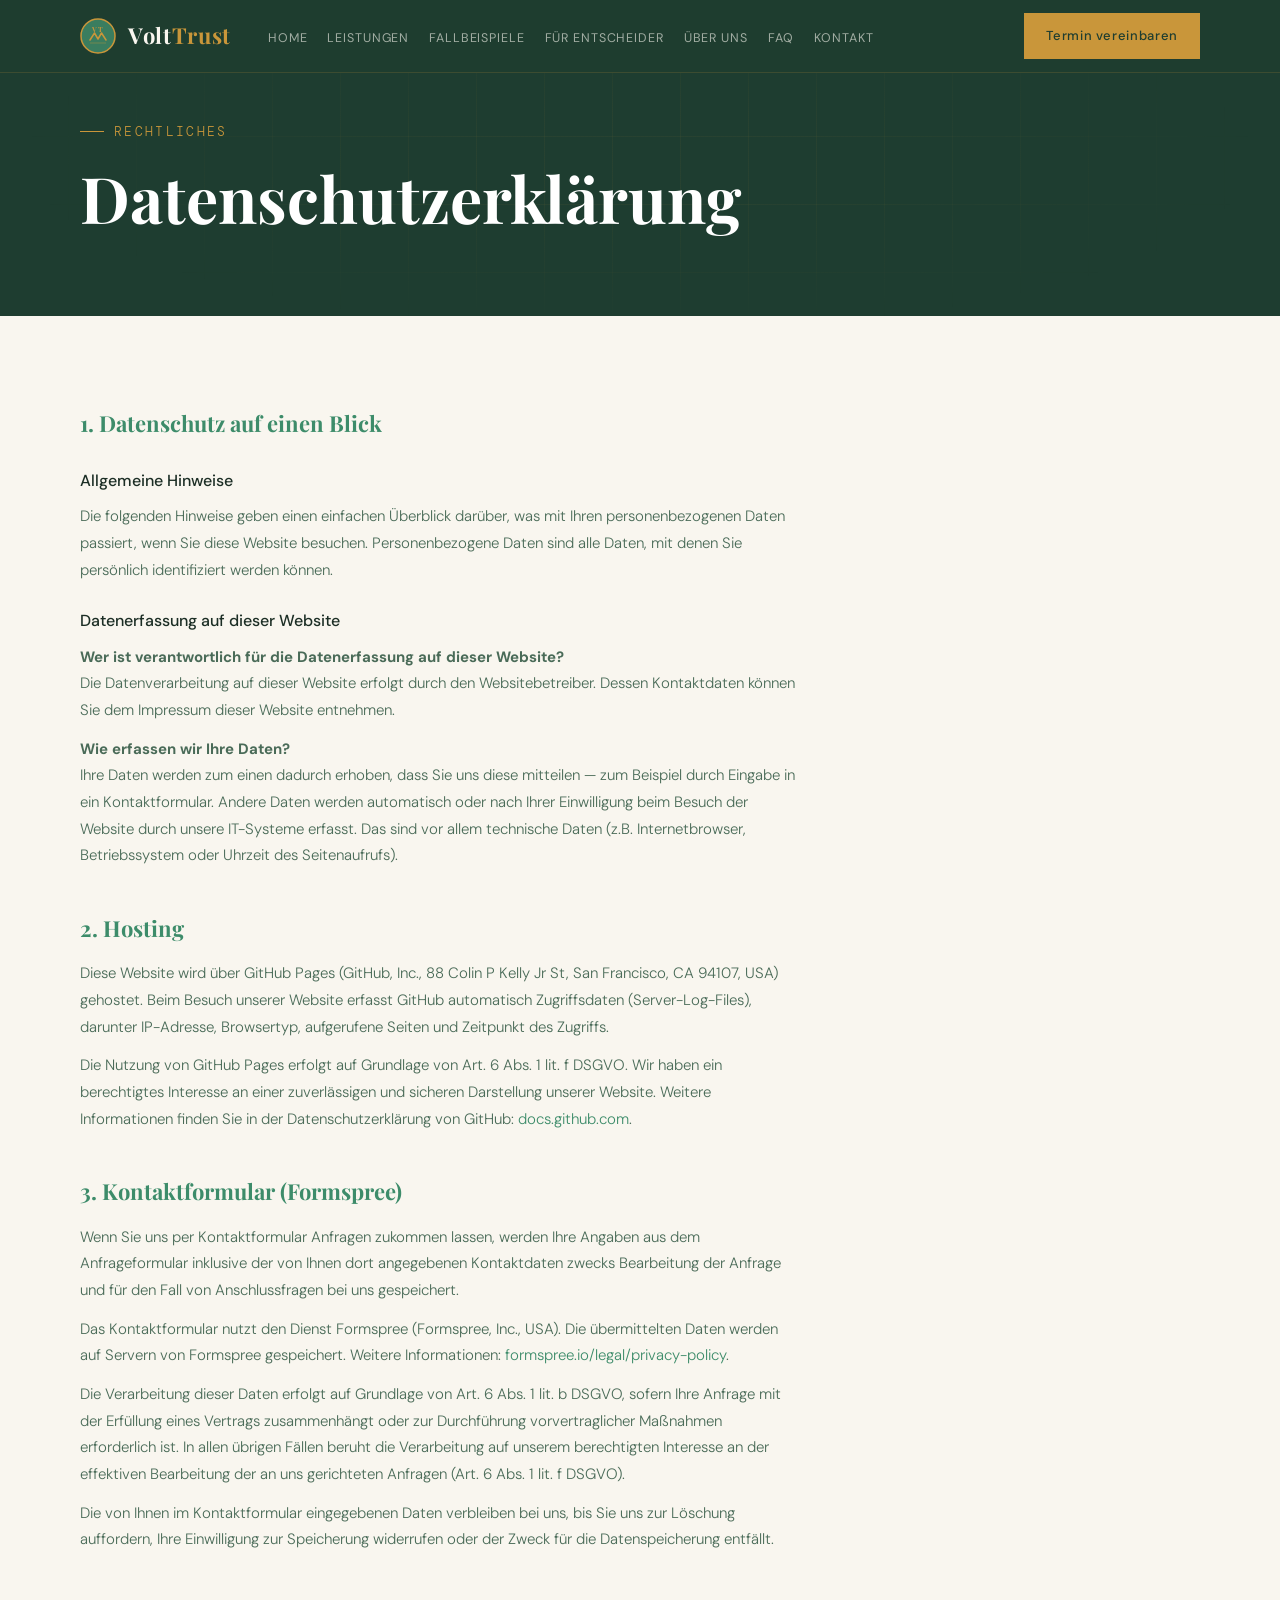
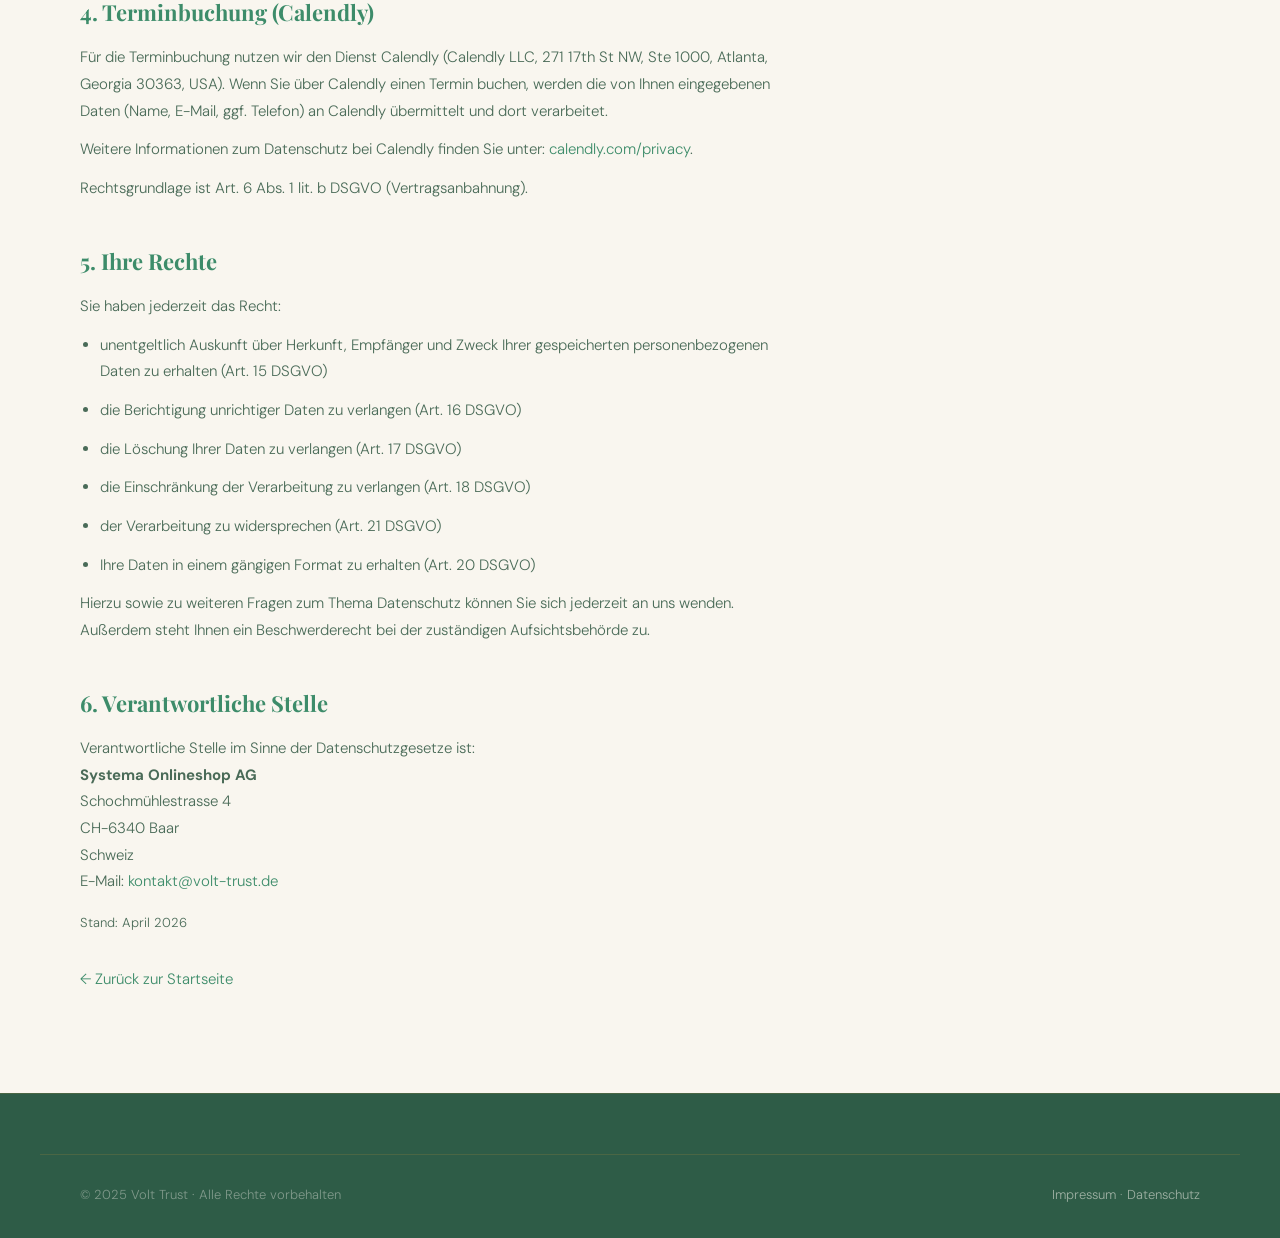
==== commit dee95e82: "Add files via upload" ====
--- a/datenschutz.html
+++ b/datenschutz.html
@@ -15,7 +15,6 @@
 .legal-body ul { padding-left: 20px; margin-bottom: 12px; }
 .legal-body a { color: var(--green); text-decoration: none; }
 .legal-body a:hover { color: var(--gold); }
-.legal-body .highlight { background: var(--stone); padding: 20px 24px; border-left: 3px solid var(--gold); margin: 24px 0; }
 </style>
 </head>
 <body>
@@ -27,14 +26,27 @@
       <span class="nav-logo-text">Volt<span>Trust</span></span>
     </a>
     <ul class="nav-links">
-      <li><a href="index.html">Home</a></li><li><a href="leistungen.html">Leistungen</a></li><li><a href="ueber-uns.html">Über uns</a></li><li><a href="kontakt.html">Kontakt</a></li>
+      <li><a href="index.html">Home</a></li>
+      <li><a href="leistungen.html">Leistungen</a></li>
+      <li><a href="fallbeispiele.html">Fallbeispiele</a></li>
+      <li><a href="fuer-entscheider.html">Für Entscheider</a></li>
+      <li><a href="ueber-uns.html">Über uns</a></li>
+      <li><a href="faq.html">FAQ</a></li>
+      <li><a href="kontakt.html">Kontakt</a></li>
     </ul>
     <a href="kontakt.html" class="nav-cta">Termin vereinbaren</a>
     <div class="nav-hamburger" id="hamburger"><span></span><span></span><span></span></div>
   </div>
 </nav>
 <div class="nav-mobile" id="navMobile">
-  <a href="index.html">Home</a><a href="leistungen.html">Leistungen</a><a href="ueber-uns.html">Über uns</a><a href="kontakt.html">Kontakt</a>
+  <a href="index.html">Home</a>
+  <a href="leistungen.html">Leistungen</a>
+  <a href="fallbeispiele.html">Fallbeispiele</a>
+  <a href="fuer-entscheider.html">Für Entscheider</a>
+  <a href="ueber-uns.html">Über uns</a>
+  <a href="faq.html">FAQ</a>
+  <a href="kontakt.html">Kontakt</a>
+  <a href="kontakt.html" class="nav-cta" style="margin-top:12px">Termin vereinbaren</a>
 </div>
 
 <div class="page-hero" style="min-height:auto;padding:120px 0 56px">
@@ -61,8 +73,8 @@
       Ihre Daten werden zum einen dadurch erhoben, dass Sie uns diese mitteilen — zum Beispiel durch Eingabe in ein Kontaktformular. Andere Daten werden automatisch oder nach Ihrer Einwilligung beim Besuch der Website durch unsere IT-Systeme erfasst. Das sind vor allem technische Daten (z.B. Internetbrowser, Betriebssystem oder Uhrzeit des Seitenaufrufs).</p>
 
       <h2>2. Hosting</h2>
-      <p>Diese Website wird bei Netlify (Netlify, Inc., 44 Montgomery Street, Suite 300, San Francisco, CA 94104, USA) gehostet. Beim Besuch unserer Website erfasst Netlify automatisch Zugriffsdaten (Server-Log-Files).</p>
-      <p>Die Nutzung von Netlify erfolgt auf Grundlage von Art. 6 Abs. 1 lit. f DSGVO. Wir haben ein berechtigtes Interesse an einer möglichst zuverlässigen Darstellung unserer Website.</p>
+      <p>Diese Website wird über GitHub Pages (GitHub, Inc., 88 Colin P Kelly Jr St, San Francisco, CA 94107, USA) gehostet. Beim Besuch unserer Website erfasst GitHub automatisch Zugriffsdaten (Server-Log-Files), darunter IP-Adresse, Browsertyp, aufgerufene Seiten und Zeitpunkt des Zugriffs.</p>
+      <p>Die Nutzung von GitHub Pages erfolgt auf Grundlage von Art. 6 Abs. 1 lit. f DSGVO. Wir haben ein berechtigtes Interesse an einer zuverlässigen und sicheren Darstellung unserer Website. Weitere Informationen finden Sie in der Datenschutzerklärung von GitHub: <a href="https://docs.github.com/en/site-policy/privacy-policies/github-privacy-statement" target="_blank" rel="noopener">docs.github.com</a>.</p>
 
       <h2>3. Kontaktformular (Formspree)</h2>
       <p>Wenn Sie uns per Kontaktformular Anfragen zukommen lassen, werden Ihre Angaben aus dem Anfrageformular inklusive der von Ihnen dort angegebenen Kontaktdaten zwecks Bearbeitung der Anfrage und für den Fall von Anschlussfragen bei uns gespeichert.</p>
@@ -89,11 +101,13 @@
 
       <h2>6. Verantwortliche Stelle</h2>
       <p>Verantwortliche Stelle im Sinne der Datenschutzgesetze ist:<br>
-      [Firmenname]<br>
-      [Adresse]<br>
+      <strong>Systema Onlineshop AG</strong><br>
+      Schochmühlestrasse 4<br>
+      CH-6340 Baar<br>
+      Schweiz<br>
       E-Mail: <a href="mailto:kontakt@volt-trust.de">kontakt@volt-trust.de</a></p>
 
-      <p style="margin-top:16px;font-size:13px;color:var(--subtle)">Stand: [Datum eintragen]</p>
+      <p style="margin-top:16px;font-size:13px;color:var(--subtle)">Stand: April 2026</p>
       <p style="margin-top:32px"><a href="index.html" style="color:var(--green)">← Zurück zur Startseite</a></p>
     </div>
   </div>
@@ -107,6 +121,5 @@
 </footer>
 
 <script src="main.js"></script>
-<script>document.getElementById('hamburger').addEventListener('click',()=>document.getElementById('navMobile').classList.toggle('open'));</script>
 </body>
 </html>
--- a/style.css
+++ b/style.css
@@ -1,21 +1,27 @@
 @import url('https://fonts.googleapis.com/css2?family=Playfair+Display:wght@400;500;700;900&family=DM+Sans:ital,wght@0,300;0,400;0,500;1,300&family=DM+Mono:wght@400;500&display=swap');
 
-/* ── VOLT TRUST v9 ── */
+/* ── VOLT TRUST v15 – Unified Design System ── */
 :root {
-  --ink:    #1E3D30;
-  --forest: #2E5C47;
-  --green:  #3D8C6A;
+  --ink:    #1E3D30;   /* dunkelster Ton – alle dunklen Karten */
+  --forest: #2E5C47;   /* Nav, Footer */
+  --green:  #3D8C6A;   /* Akzent: Icons, Buttons, Texte auf hell */
   --mid:    #52A882;
   --light:  #7DC4A0;
   --pale:   #E8F7EF;
   --gold:   #C9963A;
   --gold-lt:#E8B86D;
-  --cream:  #F9F6EF;
-  --stone:  #EDE8DB;
-  --mist:   #FCFBF8;
-  --text:   #1C2E25;
-  --subtle: #4A6B58;
+  --cream:  #F9F6EF;   /* helle Sections */
+  --stone:  #EDE8DB;   /* Trennlinien, Tags */
+  --mist:   #FCFBF8;   /* hellste Sections */
+  --text:   #1C2E25;   /* Haupttext auf hell */
+  --subtle: #4A6B58;   /* Sekundärtext auf hell */
   --line:   rgba(201,150,58,.18);
+
+  /* Dark card tokens – alle dunklen Boxen/Karten */
+  --card-dark-bg:    var(--ink);
+  --card-dark-title: #ffffff;
+  --card-dark-body:  rgba(255,255,255,.80);
+  --card-dark-sub:   rgba(255,255,255,.52);
 }
 
 *,*::before,*::after{box-sizing:border-box;margin:0;padding:0}
@@ -26,7 +32,7 @@
 .container{max-width:1200px;margin:0 auto;padding:0 40px}
 .gold{color:var(--gold)}
 
-/* NAV */
+/* ── NAV ── */
 nav{position:fixed;top:0;left:0;right:0;z-index:200;background:rgba(30,61,48,.97);border-bottom:1px solid var(--line);backdrop-filter:blur(12px)}
 .nav-inner{max-width:1200px;margin:0 auto;padding:0 40px;display:flex;align-items:center;height:72px}
 .nav-logo{display:flex;align-items:center;gap:12px;text-decoration:none;margin-right:28px;flex-shrink:0}
@@ -45,38 +51,50 @@
 .nav-mobile a:hover{color:var(--gold)}
 .nav-mobile .nav-cta{margin-top:18px;display:inline-block;text-align:center}
 
-/* PAGE HERO */
-.page-hero{background:var(--forest);padding:148px 0 88px;position:relative;overflow:hidden}
-.page-hero-grid{position:absolute;inset:0;background-image:linear-gradient(rgba(201,150,58,.07) 1px,transparent 1px),linear-gradient(90deg,rgba(201,150,58,.07) 1px,transparent 1px);background-size:68px 68px;mask-image:radial-gradient(ellipse 70% 80% at 50% 50%,black 20%,transparent 70%)}
-.page-hero-eyebrow{font-family:'DM Mono',monospace;font-size:12px;letter-spacing:.2em;text-transform:uppercase;color:var(--gold);margin-bottom:20px;display:flex;align-items:center;gap:10px}
+/* ── PAGE HERO ── */
+.page-hero{background:var(--ink);padding:148px 0 88px;position:relative;overflow:hidden}
+.page-hero-grid{position:absolute;inset:0;background-image:linear-gradient(rgba(201,150,58,.06) 1px,transparent 1px),linear-gradient(90deg,rgba(201,150,58,.06) 1px,transparent 1px);background-size:68px 68px;mask-image:radial-gradient(ellipse 70% 80% at 50% 50%,black 20%,transparent 70%)}
+.page-hero-eyebrow{font-family:'DM Mono',monospace;font-size:13px;letter-spacing:.18em;text-transform:uppercase;color:var(--gold);margin-bottom:20px;display:flex;align-items:center;gap:10px}
 .page-hero-eyebrow::before{content:'';display:block;width:24px;height:1px;background:var(--gold)}
-.page-hero h1{font-family:'Playfair Display',serif;font-size:clamp(42px,5vw,68px);font-weight:700;color:var(--cream);line-height:1.1;margin-bottom:26px}
+.page-hero h1{font-family:'Playfair Display',serif;font-size:clamp(42px,5vw,68px);font-weight:700;color:#ffffff;line-height:1.1;margin-bottom:26px}
 .page-hero h1 em{color:var(--gold);font-style:normal}
-.page-hero-lead{font-size:20px;font-weight:300;line-height:1.78;color:rgba(249,246,239,.85);max-width:620px}
-
-/* SECTIONS */
+.page-hero-lead{font-size:19px;font-weight:300;line-height:1.78;color:var(--card-dark-body);max-width:620px}
+
+/* ── SECTIONS ── */
 section{padding:100px 0}
-.section-label{font-family:'DM Mono',monospace;font-size:12px;letter-spacing:.2em;text-transform:uppercase;color:var(--gold);margin-bottom:16px;display:flex;align-items:center;gap:10px}
+.section-label{font-family:'DM Mono',monospace;font-size:13px;letter-spacing:.18em;text-transform:uppercase;color:var(--gold);margin-bottom:16px;display:flex;align-items:center;gap:10px}
 .section-label::before{content:'';display:block;width:22px;height:1px;background:var(--gold)}
 .section-title{font-family:'Playfair Display',serif;font-size:clamp(34px,3.8vw,52px);font-weight:700;line-height:1.12;color:var(--text);margin-bottom:22px}
-.section-title.light{color:var(--cream)}
+.section-title.light{color:#ffffff}
 .section-title em{color:var(--gold);font-style:normal}
 .section-intro{font-size:19px;font-weight:300;line-height:1.80;color:var(--subtle);max-width:640px}
-.section-intro.light{color:rgba(249,246,239,.85)}
-
-/* BUTTONS */
+.section-intro.light{color:var(--card-dark-body)}
+
+/* ── BUTTONS ── */
 .btn-primary{background:var(--gold);color:var(--ink);font-size:16px;font-weight:500;letter-spacing:.05em;padding:17px 36px;border:none;cursor:pointer;text-decoration:none;display:inline-block;transition:background .2s,transform .15s;font-family:'DM Sans',sans-serif}
 .btn-primary:hover{background:var(--gold-lt);transform:translateY(-1px)}
-.btn-outline{background:transparent;color:var(--cream);font-size:16px;font-weight:400;letter-spacing:.05em;padding:16px 36px;border:1px solid rgba(249,246,239,.35);cursor:pointer;text-decoration:none;display:inline-block;transition:border-color .2s,color .2s;font-family:'DM Sans',sans-serif}
+.btn-outline{background:transparent;color:#ffffff;font-size:16px;font-weight:400;letter-spacing:.05em;padding:16px 36px;border:1px solid rgba(255,255,255,.35);cursor:pointer;text-decoration:none;display:inline-block;transition:border-color .2s,color .2s;font-family:'DM Sans',sans-serif}
 .btn-outline:hover{border-color:var(--gold);color:var(--gold)}
 .btn-outline.dark{color:var(--green);border-color:rgba(61,140,106,.4)}
 .btn-outline.dark:hover{border-color:var(--gold);color:var(--gold)}
 
-/* TAGS */
+/* ── TAGS ── */
 .tag{font-size:13px;font-weight:500;letter-spacing:.03em;padding:6px 14px;background:var(--stone);color:var(--subtle)}
 .tags{display:flex;flex-wrap:wrap;gap:8px;margin-top:22px}
 
-/* PARTNER LOGOS */
+/* ── TRUST BAR ── */
+.trust-bar{background:var(--cream);border-bottom:1px solid var(--stone);padding:12px 0;overflow:hidden}
+.trust-inner{display:flex;gap:32px;align-items:center;justify-content:center;flex-wrap:wrap;max-width:1200px;margin:0 auto;padding:0 40px}
+.trust-item{display:flex;align-items:center;gap:8px;font-family:'DM Mono',monospace;font-size:13px;letter-spacing:.14em;text-transform:uppercase;color:var(--subtle);white-space:nowrap}
+.trust-dot{width:5px;height:5px;border-radius:50%;background:var(--gold);flex-shrink:0}
+
+/* Trust Bar bottom (index.html) */
+.trust-bar-bottom{background:var(--forest);border-top:1px solid rgba(201,150,58,.15);padding:18px 0}
+.trust-bar-bottom .trust-inner{max-width:1200px;margin:0 auto;padding:0 40px;display:flex;flex-wrap:wrap;justify-content:center;align-items:center;gap:32px}
+.trust-bar-bottom .trust-item{font-family:'DM Mono',monospace;font-size:13px;letter-spacing:.12em;text-transform:uppercase;color:rgba(249,246,239,.75);display:flex;align-items:center;gap:9px}
+.trust-bar-bottom .trust-dot{width:5px;height:5px;border-radius:50%;background:var(--gold);flex-shrink:0}
+
+/* ── PARTNER LOGOS ── */
 .partner-bar{background:var(--stone);padding:44px 0;border-top:1px solid rgba(61,140,106,.15);border-bottom:1px solid rgba(61,140,106,.15)}
 .partner-label{font-family:'DM Mono',monospace;font-size:10.5px;letter-spacing:.18em;text-transform:uppercase;color:var(--subtle);text-align:center;margin-bottom:28px}
 .partner-logos{max-width:1200px;margin:0 auto;padding:0 40px;display:flex;align-items:center;justify-content:center;gap:64px;flex-wrap:wrap}
@@ -84,177 +102,24 @@
 .partner-logo-item:hover{opacity:1}
 .partner-logo-item img{height:44px;width:auto;max-width:160px;object-fit:contain}
 
-/* CONTACT PERSON */
-.contact-person{background:var(--green);padding:44px;display:flex;gap:30px;align-items:flex-start;position:relative;overflow:hidden}
+/* ── DARK CARD BASE (unified) ──
+   Alle dunklen Karten/Boxen erben diese Tokens.
+   Hintergrund: --ink (#1E3D30), maximaler Kontrast */
+.dark-card{background:var(--card-dark-bg);position:relative}
+.dark-card::before{content:'';position:absolute;top:0;left:0;right:0;height:2px;background:linear-gradient(90deg,var(--gold),transparent)}
+
+/* ── CONTACT PERSON ── */
+.contact-person{background:var(--card-dark-bg);padding:44px;display:flex;gap:30px;align-items:flex-start;position:relative;overflow:hidden}
 .contact-person::before{content:'';position:absolute;top:0;left:0;right:0;height:2px;background:linear-gradient(90deg,var(--gold),transparent)}
 .contact-person-photo{width:92px;height:92px;border-radius:50%;object-fit:cover;object-position:center top;border:2px solid var(--gold);flex-shrink:0}
 .contact-person-label{font-family:'DM Mono',monospace;font-size:11px;letter-spacing:.15em;text-transform:uppercase;color:var(--gold);margin-bottom:6px}
-.contact-person-name{font-family:'Playfair Display',serif;font-size:26px;color:var(--cream);margin-bottom:3px}
-.contact-person-role{font-size:14px;letter-spacing:.06em;text-transform:uppercase;color:rgba(249,246,239,.65);margin-bottom:18px}
-.contact-person-tel{font-size:17px;color:var(--cream);text-decoration:none;display:flex;align-items:center;gap:9px;margin-bottom:8px}
+.contact-person-name{font-family:'Playfair Display',serif;font-size:26px;color:#ffffff;margin-bottom:3px}
+.contact-person-role{font-size:13px;letter-spacing:.10em;text-transform:uppercase;color:var(--gold);margin-bottom:18px}
+.contact-person-tel{font-size:17px;color:#ffffff;text-decoration:none;display:flex;align-items:center;gap:9px;margin-bottom:8px}
 .contact-person-tel:hover{color:var(--gold-lt)}
 .contact-person-tel svg{width:17px;height:17px;stroke:var(--gold);fill:none;stroke-width:1.5;stroke-linecap:round;flex-shrink:0}
 
-/* CASE CARDS */
-.case-grid{display:grid;grid-template-columns:repeat(3,1fr);gap:2px;background:var(--stone);margin-top:56px}
-.case-card{background:var(--mist);padding:38px;position:relative;overflow:hidden;transition:background .2s}
-.case-card:hover{background:var(--cream)}
-.case-card::after{content:'';position:absolute;bottom:0;left:0;width:0;height:2px;background:var(--gold);transition:width .4s}
-.case-card:hover::after{width:100%}
-.case-card-tag{font-family:'DM Mono',monospace;font-size:11px;letter-spacing:.14em;text-transform:uppercase;color:var(--gold);margin-bottom:14px;display:flex;align-items:center;gap:8px}
-.case-card-tag::before{content:'';display:block;width:16px;height:1px;background:var(--gold)}
-.case-card-title{font-family:'Playfair Display',serif;font-size:21px;font-weight:700;color:var(--green);margin-bottom:14px;line-height:1.25}
-.case-metrics{display:flex;flex-direction:column;gap:2px;margin-bottom:18px}
-.case-metric{display:flex;justify-content:space-between;align-items:center;background:var(--stone);padding:12px 14px}
-.case-metric-label{font-size:14px;color:var(--subtle)}
-.case-metric-val{font-size:15px;font-weight:500;color:var(--green)}
-.case-saving{background:var(--green);padding:20px;text-align:center}
-.case-saving-label{font-size:12px;letter-spacing:.08em;text-transform:uppercase;color:rgba(249,246,239,.75);margin-bottom:6px}
-.case-saving-val{font-family:'Playfair Display',serif;font-size:34px;font-weight:700;color:var(--gold-lt);line-height:1}
-.case-saving-sub{font-size:13px;color:rgba(249,246,239,.65);margin-top:4px}
-.case-roi-row{display:flex;border-top:2px solid var(--stone);margin-top:16px}
-.case-roi-item{flex:1;text-align:center;padding:13px 8px;border-right:1px solid var(--stone)}
-.case-roi-item:last-child{border-right:none}
-.case-roi-val{font-family:'Playfair Display',serif;font-size:21px;color:var(--green);display:block;font-weight:700}
-.case-roi-label{font-size:12px;color:var(--subtle)}
-
-/* RECHNER */
-.rechner-wrap{background:var(--cream);border:1px solid var(--stone);padding:52px;position:relative;overflow:hidden}
-.rechner-wrap::before{content:'';position:absolute;top:0;left:0;right:0;height:3px;background:linear-gradient(90deg,var(--gold),var(--mid))}
-.rechner-label{font-family:'DM Sans',sans-serif;font-size:15px;font-weight:500;color:var(--text);margin-bottom:8px}
-.rechner-select,.rechner-input{background:var(--mist);border:1.5px solid var(--stone);color:var(--text);font-family:'DM Sans',sans-serif;font-size:17px;padding:14px 16px;width:100%;transition:border-color .2s;outline:none;margin-bottom:22px}
-.rechner-select:focus,.rechner-input:focus{border-color:var(--gold)}
-.rechner-select{appearance:none;background-image:url("data:image/svg+xml,%3Csvg xmlns='http://www.w3.org/2000/svg' width='12' height='8'%3E%3Cpath d='M1 1l5 5 5-5' fill='none' stroke='%23527060' stroke-width='1.5'/%3E%3C/svg%3E");background-repeat:no-repeat;background-position:right 16px center;cursor:pointer}
-.rechner-result{background:var(--green);padding:32px;margin-top:8px;display:none}
-.rechner-result.show{display:block}
-.rechner-result-label{font-family:'DM Mono',monospace;font-size:11px;letter-spacing:.15em;text-transform:uppercase;color:var(--gold);margin-bottom:12px}
-.rechner-result-range{font-family:'Playfair Display',serif;font-size:42px;font-weight:700;color:var(--gold-lt);line-height:1;margin-bottom:8px}
-.rechner-result-text{font-size:15px;color:rgba(249,246,239,.9);line-height:1.68;margin-bottom:20px}
-.rechner-disclaimer{font-size:13px;color:rgba(249,246,239,.6);line-height:1.6;border-top:1px solid rgba(255,255,255,.15);padding-top:14px;margin-top:14px}
-
-/* FAQ */
-.faq-list{display:flex;flex-direction:column;gap:2px;margin-top:52px}
-.faq-item{background:var(--cream);overflow:hidden}
-.faq-question{display:flex;justify-content:space-between;align-items:center;padding:24px 32px;cursor:pointer;font-size:18px;font-weight:400;color:var(--text);transition:background .2s;user-select:none;gap:20px}
-.faq-question:hover{background:var(--stone)}
-.faq-question.open{background:var(--stone);color:var(--green);font-weight:500}
-.faq-icon{width:26px;height:26px;flex-shrink:0;position:relative}
-.faq-icon::before,.faq-icon::after{content:'';position:absolute;background:var(--gold);border-radius:1px;transition:all .3s}
-.faq-icon::before{width:14px;height:1.5px;top:50%;left:50%;transform:translate(-50%,-50%)}
-.faq-icon::after{width:1.5px;height:14px;top:50%;left:50%;transform:translate(-50%,-50%)}
-.faq-question.open .faq-icon::after{transform:translate(-50%,-50%) rotate(90deg);opacity:0}
-.faq-answer{max-height:0;overflow:hidden;transition:max-height .4s ease}
-.faq-answer.open{max-height:500px}
-.faq-answer-inner{padding:0 32px 26px;font-size:17px;line-height:1.82;color:var(--subtle)}
-
-/* WISSEN */
-.wissen-grid{display:grid;grid-template-columns:repeat(3,1fr);gap:2px;background:var(--stone);margin-top:52px}
-.wissen-card{background:var(--mist);padding:40px;cursor:pointer;transition:background .2s;position:relative;overflow:hidden}
-.wissen-card:hover,.wissen-card.active{background:var(--cream)}
-.wissen-card::after{content:'';position:absolute;bottom:0;left:0;width:0;height:2px;background:var(--gold);transition:width .4s}
-.wissen-card:hover::after,.wissen-card.active::after{width:100%}
-.wissen-tag{font-family:'DM Mono',monospace;font-size:11px;letter-spacing:.14em;text-transform:uppercase;color:var(--gold);margin-bottom:14px}
-.wissen-title{font-family:'Playfair Display',serif;font-size:21px;font-weight:700;color:var(--green);margin-bottom:12px;line-height:1.3}
-.wissen-text{font-size:16px;line-height:1.78;color:var(--subtle)}
-.wissen-artikel{display:none;background:var(--cream);border-top:2px solid var(--stone);padding:52px;margin-top:2px}
-.wissen-artikel.open{display:block}
-.wissen-artikel h3{font-family:'Playfair Display',serif;font-size:30px;font-weight:700;color:var(--text);margin-bottom:26px;line-height:1.2}
-.wissen-artikel p{font-size:18px;line-height:1.84;color:var(--subtle);margin-bottom:20px}
-.wissen-artikel strong{color:var(--text);font-weight:500}
-.wissen-artikel ul{padding-left:24px;margin-bottom:20px}
-.wissen-artikel ul li{font-size:17px;line-height:1.82;color:var(--subtle);margin-bottom:10px}
-.wissen-close{display:inline-flex;align-items:center;gap:8px;font-size:14px;letter-spacing:.06em;text-transform:uppercase;color:var(--green);cursor:pointer;margin-top:24px;font-weight:500}
-
-/* PROZESS — hoher Kontrast auf hellerem Grün */
-.prozess-section{background:var(--forest);padding:100px 0}
-.prozess-steps{display:grid;grid-template-columns:repeat(5,1fr);gap:0;margin-top:52px;position:relative}
-.prozess-steps::before{content:'';position:absolute;top:36px;left:10%;right:10%;height:1px;background:linear-gradient(90deg,transparent,var(--gold),transparent);opacity:.5}
-.prozess-step{padding:0 14px;text-align:center;position:relative;z-index:1}
-.prozess-step-icon{width:74px;height:74px;border-radius:50%;background:rgba(255,255,255,.15);border:1.5px solid rgba(201,150,58,.55);display:flex;align-items:center;justify-content:center;margin:0 auto 20px}
-.prozess-step-icon svg{width:28px;height:28px;stroke:var(--gold-lt);fill:none;stroke-width:1.6;stroke-linecap:round}
-.prozess-step-num{font-family:'DM Mono',monospace;font-size:12px;font-weight:500;color:var(--gold);display:block;margin-bottom:8px}
-.prozess-step-title{font-family:'Playfair Display',serif;font-size:16px;color:#ffffff;margin-bottom:8px;line-height:1.3;font-weight:600}
-.prozess-step-text{font-size:14px;line-height:1.65;color:rgba(255,255,255,.8)}
-.prozess-footer{display:flex;flex-wrap:wrap;gap:2px;margin-top:32px}
-.prozess-footer-item{flex:1;min-width:130px;background:rgba(255,255,255,.1);padding:14px 10px;text-align:center;font-size:13px;font-weight:500;color:#ffffff;letter-spacing:.03em;border:1px solid rgba(201,150,58,.25)}
-
-/* FORM */
-.form-group{display:flex;flex-direction:column;gap:7px;margin-bottom:18px}
-.form-row{display:grid;grid-template-columns:1fr 1fr;gap:16px}
-.form-label{font-size:12px;letter-spacing:.1em;text-transform:uppercase;color:var(--subtle);font-weight:500}
-.form-input{background:var(--mist);border:1.5px solid var(--stone);color:var(--text);font-family:'DM Sans',sans-serif;font-size:17px;padding:14px 16px;width:100%;transition:border-color .2s;outline:none}
-.form-input:focus{border-color:var(--gold)}
-textarea.form-input{resize:vertical;min-height:120px}
-.form-select{appearance:none;background:var(--mist) url("data:image/svg+xml,%3Csvg xmlns='http://www.w3.org/2000/svg' width='12' height='8'%3E%3Cpath d='M1 1l5 5 5-5' fill='none' stroke='%23527060' stroke-width='1.5'/%3E%3C/svg%3E") right 14px center no-repeat;cursor:pointer}
-
-/* FOOTER */
-footer{background:var(--forest);border-top:1px solid var(--line);padding:60px 0 32px}
-.footer-top{max-width:1200px;margin:0 auto;padding:0 40px 52px;border-bottom:1px solid rgba(201,150,58,.2);display:grid;grid-template-columns:240px 1fr 1fr 1fr;gap:48px}
-.footer-brand{font-family:'Playfair Display',serif;font-size:22px;font-weight:700;color:var(--cream);margin-bottom:14px}
-.footer-brand span{color:var(--gold)}
-.footer-tagline{font-size:15px;line-height:1.7;color:rgba(249,246,239,.55)}
-.footer-col-title{font-size:12px;letter-spacing:.1em;text-transform:uppercase;color:var(--gold);margin-bottom:18px}
-.footer-links{list-style:none;display:flex;flex-direction:column;gap:10px}
-.footer-links a{font-size:15px;color:rgba(249,246,239,.65);text-decoration:none;transition:color .2s}
-.footer-links a:hover{color:var(--gold-lt)}
-.footer-bottom{max-width:1200px;margin:0 auto;padding:24px 40px 0;display:flex;justify-content:space-between;align-items:center;flex-wrap:wrap;gap:14px}
-.footer-copy{font-size:13px;color:rgba(249,246,239,.4)}
-.footer-copy a{color:rgba(249,246,239,.55);text-decoration:none}
-.footer-copy a:hover{color:var(--gold-lt)}
-
-/* BENEFIT */
-.benefit-badge{display:inline-block;background:var(--gold);color:var(--ink);font-size:12px;font-weight:600;letter-spacing:.08em;text-transform:uppercase;padding:5px 13px;margin-bottom:16px}
-
-/* REVEAL */
-.reveal{opacity:0;transform:translateY(20px);transition:opacity .5s ease,transform .5s ease}
-.reveal.visible{opacity:1;transform:translateY(0)}
-
-/* RESPONSIVE */
-@media(max-width:1100px){.nav-links a{font-size:11.5px;padding:6px 7px}.nav-cta{padding:10px 16px;font-size:12px}}
-@media(max-width:960px){
-  .nav-links,.nav-cta{display:none}
-  .nav-hamburger{display:flex}
-  .case-grid,.wissen-grid{grid-template-columns:1fr}
-  .footer-top{grid-template-columns:1fr 1fr;gap:32px}
-  .container{padding:0 22px}
-  .prozess-steps{grid-template-columns:1fr 1fr;gap:28px}
-  .prozess-steps::before{display:none}
-  .rechner-wrap{padding:32px 24px}
-}
-@media(max-width:600px){
-  .footer-top{grid-template-columns:1fr}
-  section{padding:72px 0}
-  .page-hero{padding:118px 0 64px}
-  .wissen-artikel{padding:28px 22px}
-  .faq-question{padding:20px 22px;font-size:17px}
-  .faq-answer-inner{padding:0 22px 22px}
-  .prozess-steps{grid-template-columns:1fr}
-  .form-row{grid-template-columns:1fr}
-}
-
-/* ===== V10 ADDITIONS (from index.html) ===== */
-
-.hero{min-height:100vh;background:var(--ink);display:flex;align-items:center;position:relative;overflow:hidden;padding-top:72px}
-.hero-grid{position:absolute;inset:0;background-image:linear-gradient(rgba(201,150,58,.05) 1px,transparent 1px),linear-gradient(90deg,rgba(201,150,58,.05) 1px,transparent 1px);background-size:68px 68px;mask-image:radial-gradient(ellipse 80% 70% at 65% 50%,black 10%,transparent 68%)}
-.hero-glow{position:absolute;top:-200px;right:-140px;width:720px;height:720px;border-radius:50%;background:radial-gradient(ellipse,rgba(58,125,95,.4) 0%,transparent 70%);pointer-events:none}
-.hero-content{position:relative;z-index:2;max-width:1200px;margin:0 auto;padding:0 40px;display:grid;grid-template-columns:1fr 420px;gap:76px;align-items:center}
-.hero-eyebrow{font-family:'DM Mono',monospace;font-size:11.5px;letter-spacing:.2em;text-transform:uppercase;color:var(--gold);margin-bottom:28px;display:flex;align-items:center;gap:12px;animation:fadeUp .55s ease both}
-.hero-eyebrow::before{content:'';display:block;width:28px;height:1px;background:var(--gold)}
-.hero h1{font-family:'Playfair Display',serif;font-size:clamp(46px,5.4vw,72px);font-weight:700;line-height:1.05;color:var(--cream);margin-bottom:28px;animation:fadeUp .55s .1s ease both}
-.hero h1 em{color:var(--gold);font-style:normal}
-.hero-lead{font-size:18.5px;font-weight:300;line-height:1.78;color:rgba(249,246,239,.65);max-width:540px;margin-bottom:44px;animation:fadeUp .55s .2s ease both}
-.hero-actions{display:flex;gap:14px;flex-wrap:wrap;animation:fadeUp .55s .3s ease both}
-.hero-card{background:rgba(58,125,95,.2);border:1px solid var(--line);padding:40px;position:relative;animation:fadeUp .65s .15s ease both}
-.hero-card::before{content:'';position:absolute;top:0;left:0;right:0;height:2px;background:linear-gradient(90deg,var(--gold),transparent)}
-.hero-ref-label{font-family:'DM Mono',monospace;font-size:10.5px;letter-spacing:.15em;text-transform:uppercase;color:var(--gold);margin-bottom:18px}
-.hero-ref-title{font-family:'Playfair Display',serif;font-size:19px;color:var(--cream);margin-bottom:24px;line-height:1.4}
-.hero-stat-row{display:flex;margin-bottom:28px}
-.hero-stat{flex:1;text-align:center;padding:18px 0;border-right:1px solid var(--line)}
-.hero-stat:last-child{border-right:none}
-.hero-stat-num{font-family:'Playfair Display',serif;font-size:32px;font-weight:700;color:var(--gold);display:block;line-height:1}
-.hero-stat-label{font-size:11.5px;color:rgba(249,246,239,.45);display:block;margin-top:5px}
-.hero-ref-quote{font-size:14.5px;line-height:1.72;color:rgba(249,246,239,.6);border-left:2px solid var(--gold);padding-left:15px;font-style:italic}
-@keyframes fadeUp{from{opacity:0;transform:translateY(22px)}to{opacity:1;transform:translateY(0)}}
+/* ── WER WIR SIND BOX ── */
 .wer-wir{background:var(--cream)}
 .wer-grid{display:grid;grid-template-columns:1fr 1fr;gap:76px;align-items:start;margin-top:56px}
 .wer-text p{font-size:17px;line-height:1.82;color:var(--subtle);margin-bottom:20px}
@@ -265,18 +130,22 @@
 .wer-punkt-icon svg{width:17px;height:17px;stroke:var(--gold);fill:none;stroke-width:1.6;stroke-linecap:round}
 .wer-punkt-title{font-size:16px;font-weight:500;color:var(--green);margin-bottom:3px}
 .wer-punkt-text{font-size:15px;line-height:1.72;color:var(--subtle)}
-.wer-box{background:var(--green);padding:48px;position:relative}
+.wer-box{background:var(--card-dark-bg);padding:48px;position:relative}
 .wer-box::before{content:'';position:absolute;top:0;left:0;right:0;height:2px;background:linear-gradient(90deg,var(--gold),transparent)}
-.wer-box-label{font-family:'DM Mono',monospace;font-size:10.5px;letter-spacing:.15em;text-transform:uppercase;color:var(--gold);margin-bottom:18px}
-.wer-box-title{font-family:'Playfair Display',serif;font-size:22px;color:var(--cream);margin-bottom:26px;line-height:1.4}
+.wer-box-label{font-family:'DM Mono',monospace;font-size:13px;letter-spacing:.15em;text-transform:uppercase;color:var(--gold);margin-bottom:18px;opacity:.9}
+.wer-box-title{font-family:'Playfair Display',serif;font-size:22px;color:#ffffff;margin-bottom:26px;line-height:1.4}
 .wer-check{display:flex;flex-direction:column;gap:16px}
 .wer-check-item{display:flex;gap:13px;align-items:flex-start}
 .wer-check-badge{width:24px;height:24px;background:var(--gold);display:flex;align-items:center;justify-content:center;flex-shrink:0;margin-top:1px}
-.wer-check-badge svg{width:12px;height:12px;stroke:var(--ink);fill:none;stroke-width:2;stroke-linecap:round;stroke-linejoin:round}
-.wer-check-text{font-size:15px;color:rgba(249,246,239,.75);line-height:1.65}
+.wer-check-badge svg{width:12px;height:12px;stroke:var(--ink);fill:none;stroke-width:2.2;stroke-linecap:round;stroke-linejoin:round}
+.wer-check-text{font-size:15.5px;color:var(--card-dark-body);line-height:1.65}
+
+/* ── ZWEI STUFEN ── */
 .zwei-stufen{background:var(--mist)}
 .stufen-grid{display:grid;grid-template-columns:1fr 1fr;gap:2px;background:var(--stone);margin-top:56px}
-.stufe{background:var(--mist);padding:56px;position:relative;overflow:hidden}
+.stufe{background:var(--mist);padding:56px;position:relative;overflow:hidden;display:flex;flex-direction:column}
+.stufe .stufe-detail{flex:1}
+.stufe .tags{margin-top:26px}
 .stufe::after{content:'';position:absolute;bottom:0;left:0;width:0;height:3px;background:var(--gold);transition:width .5s}
 .stufe:hover::after{width:100%}
 .stufe-num{font-family:'Playfair Display',serif;font-size:84px;font-weight:900;line-height:1;color:var(--stone);position:absolute;top:20px;right:28px}
@@ -286,12 +155,216 @@
 .stufe-text{font-size:16.5px;line-height:1.78;color:var(--subtle);margin-bottom:26px}
 .stufe-detail{display:flex;flex-direction:column;gap:11px}
 .stufe-detail-item{display:flex;gap:11px;align-items:flex-start;font-size:15.5px;color:var(--subtle)}
+.stufe-detail-item span:last-child{line-height:1.65}
 .stufe-detail-dot{width:6px;height:6px;background:var(--gold);border-radius:50%;flex-shrink:0;margin-top:8px}
-.zahlen{background:var(--green)}
-.zahlen-grid{display:grid;grid-template-columns:repeat(4,1fr);gap:2px;background:var(--mid);margin-top:56px}
-.zahl-card{background:var(--green);padding:44px 34px;text-align:center}
+
+/* ── RECHNER ── */
+.rechner-wrap{background:var(--cream);border:1px solid var(--stone);padding:52px;position:relative;overflow:hidden}
+.rechner-wrap::before{content:'';position:absolute;top:0;left:0;right:0;height:3px;background:linear-gradient(90deg,var(--gold),var(--mid))}
+.rechner-label{font-family:'DM Sans',sans-serif;font-size:15px;font-weight:500;color:var(--text);margin-bottom:8px}
+.rechner-select,.rechner-input{background:var(--mist);border:1.5px solid var(--stone);color:var(--text);font-family:'DM Sans',sans-serif;font-size:17px;padding:14px 16px;width:100%;box-sizing:border-box;transition:border-color .2s;outline:none;margin-bottom:22px}
+.rechner-select:focus,.rechner-input:focus{border-color:var(--gold)}
+.rechner-select{appearance:none;background-image:url("data:image/svg+xml,%3Csvg xmlns='http://www.w3.org/2000/svg' width='12' height='8'%3E%3Cpath d='M1 1l5 5 5-5' fill='none' stroke='%23527060' stroke-width='1.5'/%3E%3C/svg%3E");background-repeat:no-repeat;background-position:right 16px center;background-color:var(--mist);cursor:pointer}
+.rechner-result{background:var(--card-dark-bg);padding:36px;margin-top:8px;display:none;position:relative}
+.rechner-result::before{content:'';position:absolute;top:0;left:0;right:0;height:2px;background:linear-gradient(90deg,var(--gold),transparent)}
+.rechner-result.show{display:block}
+.rechner-result-label{font-family:'DM Mono',monospace;font-size:13px;letter-spacing:.15em;text-transform:uppercase;color:var(--gold);margin-bottom:12px}
+.rechner-result-range{font-family:'Playfair Display',serif;font-size:42px;font-weight:700;color:#ffffff;line-height:1;margin-bottom:8px}
+.rechner-result-text{font-size:16px;color:var(--card-dark-body);line-height:1.68;margin-bottom:20px}
+.rechner-disclaimer{font-size:13px;color:var(--card-dark-sub);line-height:1.6;border-top:1px solid rgba(255,255,255,.12);padding-top:14px;margin-top:14px}
+
+/* Rechner Erklärungsbox (rechts) */
+.rechner-erklaerung{background:var(--card-dark-bg);padding:44px;position:relative;height:100%}
+.rechner-erklaerung::before{content:'';position:absolute;top:0;left:0;right:0;height:2px;background:linear-gradient(90deg,var(--gold),transparent)}
+.rechner-erklaerung-label{font-family:'DM Mono',monospace;font-size:13px;letter-spacing:.15em;text-transform:uppercase;color:var(--gold);margin-bottom:16px;opacity:.9}
+.rechner-erklaerung-title{font-family:'Playfair Display',serif;font-size:20px;color:#ffffff;margin-bottom:24px;line-height:1.4}
+.rechner-erklaerung-list{display:flex;flex-direction:column;gap:16px}
+.rechner-erklaerung-item{display:flex;gap:13px;align-items:flex-start}
+.rechner-erklaerung-dot{width:8px;height:8px;background:var(--gold);border-radius:50%;flex-shrink:0;margin-top:7px}
+.rechner-erklaerung-body{font-size:15.5px;color:var(--card-dark-body);line-height:1.65}
+.rechner-erklaerung-body strong{color:#ffffff;font-weight:500}
+.rechner-erklaerung-footer{font-size:14px;color:var(--card-dark-sub);line-height:1.65;margin-top:22px;padding-top:18px;border-top:1px solid rgba(255,255,255,.12)}
+
+/* ── CASE CARDS (index + fallbeispiele) ── */
+.cases{background:var(--cream)}
+.case-grid{display:grid;grid-template-columns:1fr 1fr;gap:2px;background:var(--stone);margin-top:52px}
+.case-card{background:var(--cream);padding:48px;position:relative}
+.case-card::before{content:'';position:absolute;top:0;left:0;right:0;height:2px;background:linear-gradient(90deg,var(--gold),transparent)}
+.case-card-tag{font-family:'DM Mono',monospace;font-size:13px;letter-spacing:.15em;text-transform:uppercase;color:var(--gold);margin-bottom:14px}
+.case-card-title{font-family:'Playfair Display',serif;font-size:22px;color:var(--green);margin-bottom:28px;line-height:1.3}
+.case-metrics{display:flex;flex-direction:column;gap:10px;margin-bottom:24px;padding-bottom:24px;border-bottom:1px solid var(--stone)}
+.case-metric{display:flex;justify-content:space-between;align-items:baseline}
+.case-metric-label{font-size:15px;color:rgba(30,61,48,.6)}
+.case-metric-val{font-size:16px;font-weight:500;color:var(--text)}
+.case-saving{margin-bottom:22px}
+.case-saving-label{font-family:'DM Mono',monospace;font-size:12px;letter-spacing:.12em;text-transform:uppercase;color:rgba(30,61,48,.55);margin-bottom:6px}
+.case-saving-val{font-family:'Playfair Display',serif;font-size:38px;font-weight:700;color:var(--green);line-height:1}
+.case-saving-sub{font-size:15px;color:var(--gold);margin-top:5px;font-weight:500}
+.case-roi-row{display:flex;gap:2px;background:var(--stone)}
+.case-roi-item{flex:1;background:var(--mist);padding:18px 12px;text-align:center}
+.case-roi-val{font-family:'Playfair Display',serif;font-size:22px;font-weight:700;color:var(--green);display:block;line-height:1}
+.case-roi-label{font-size:13px;color:rgba(30,61,48,.55);display:block;margin-top:5px}
+
+/* Case cards on fallbeispiele.html (3-col) */
+.case-grid-3{display:grid;grid-template-columns:repeat(3,1fr);gap:2px;background:var(--stone);margin-top:56px}
+
+/* ── ANSPRECHPARTNER / CTA ── */
+.ansp-section{background:var(--mist)}
+.ansp-inner{display:grid;grid-template-columns:1fr 1fr;gap:52px;align-items:center;margin-top:52px}
+.cta-section{background:var(--card-dark-bg)}
+.cta-inner{text-align:center;max-width:680px;margin:0 auto}
+.cta-eyebrow{font-family:'DM Mono',monospace;font-size:13px;letter-spacing:.18em;text-transform:uppercase;color:var(--gold);margin-bottom:22px}
+.cta-title{font-family:'Playfair Display',serif;font-size:clamp(32px,4vw,52px);font-weight:700;color:#ffffff;line-height:1.12;margin-bottom:18px}
+.cta-text{font-size:18px;line-height:1.76;color:var(--card-dark-body);margin-bottom:42px}
+.cta-actions{display:flex;gap:14px;justify-content:center;flex-wrap:wrap}
+
+/* ── FAQ ── */
+.faq-list{display:flex;flex-direction:column;gap:2px;margin-top:52px}
+.faq-block{margin-bottom:56px}
+.faq-block-header{display:flex;align-items:center;gap:16px;margin-bottom:4px;padding:22px 28px;background:var(--card-dark-bg);position:relative}
+.faq-block-header::before{content:'';position:absolute;top:0;left:0;bottom:0;width:4px;background:var(--gold)}
+.faq-block-num{font-family:'DM Mono',monospace;font-size:11px;letter-spacing:.2em;color:var(--gold);background:rgba(201,150,58,.15);padding:4px 10px;flex-shrink:0}
+.faq-block-title{font-family:'Playfair Display',serif;font-size:20px;color:#ffffff;font-weight:700}
+.faq-block-body{border:1px solid var(--stone);border-top:none}
+.faq-item{border-bottom:1px solid var(--stone)}
+.faq-item:last-child{border-bottom:none}
+.faq-question{display:flex;justify-content:space-between;align-items:center;padding:22px 28px;cursor:pointer;gap:16px;transition:background .2s;background:var(--mist)}
+.faq-question:hover{background:var(--cream)}
+.faq-question.open{background:var(--cream)}
+.faq-question span{font-size:16px;font-weight:500;color:var(--text);line-height:1.45;flex:1}
+.faq-icon{width:28px;height:28px;border:1.5px solid var(--gold);display:flex;align-items:center;justify-content:center;flex-shrink:0;transition:background .2s,transform .3s;position:relative}
+.faq-question.open .faq-icon{background:var(--gold);transform:rotate(45deg)}
+.faq-icon::before,.faq-icon::after{content:'';display:block;background:var(--gold);position:absolute;border-radius:1px;transition:background .2s}
+.faq-icon::before{width:12px;height:1.5px}
+.faq-icon::after{width:1.5px;height:12px}
+.faq-question.open .faq-icon::before,.faq-question.open .faq-icon::after{background:var(--ink)}
+.faq-answer{max-height:0;overflow:hidden;transition:max-height .35s ease}
+.faq-answer.open{max-height:500px}
+.faq-answer-inner{padding:0 28px 26px;font-size:16px;line-height:1.82;color:var(--subtle);background:var(--cream);border-top:1px solid var(--stone)}
+
+/* ── WISSEN ── */
+.wissen-grid{display:grid;grid-template-columns:repeat(3,1fr);gap:2px;background:var(--stone);margin-top:52px}
+.wissen-card{background:var(--cream);padding:40px 32px;position:relative;overflow:hidden;transition:background .2s;cursor:pointer;display:block;text-decoration:none}
+.wissen-card:hover{background:var(--mist)}
+.wissen-card::after{content:'';position:absolute;bottom:0;left:0;width:0;height:3px;background:var(--gold);transition:width .4s}
+.wissen-card:hover::after{width:100%}
+.wissen-num{font-family:'DM Mono',monospace;font-size:11px;letter-spacing:.18em;color:var(--gold);margin-bottom:16px;display:block}
+.wissen-icon{width:48px;height:48px;background:var(--green);display:flex;align-items:center;justify-content:center;margin-bottom:20px}
+.wissen-icon svg{width:24px;height:24px;stroke:var(--gold);fill:none;stroke-width:1.5;stroke-linecap:round}
+.wissen-title{font-family:'Playfair Display',serif;font-size:19px;color:var(--text);margin-bottom:12px;line-height:1.3}
+.wissen-text{font-size:14px;line-height:1.78;color:var(--subtle)}
+.wissen-tag{display:inline-block;margin-top:16px;font-size:11px;color:var(--gold);letter-spacing:.08em;text-transform:uppercase}
+.wissen-artikel{display:none;background:var(--cream);border-top:2px solid var(--stone);padding:52px;margin-top:2px}
+.wissen-artikel.open{display:block}
+.wissen-artikel h3{font-family:'Playfair Display',serif;font-size:30px;font-weight:700;color:var(--text);margin-bottom:26px;line-height:1.2}
+.wissen-artikel p{font-size:18px;line-height:1.84;color:var(--subtle);margin-bottom:20px}
+.wissen-artikel strong{color:var(--text);font-weight:500}
+.wissen-artikel ul{padding-left:24px;margin-bottom:20px}
+.wissen-artikel ul li{font-size:17px;line-height:1.82;color:var(--subtle);margin-bottom:10px}
+.wissen-close{display:inline-flex;align-items:center;gap:8px;font-size:14px;letter-spacing:.06em;text-transform:uppercase;color:var(--green);cursor:pointer;margin-top:24px;font-weight:500}
+
+/* ── PROZESS ── */
+.prozess-section{background:var(--forest);padding:100px 0}
+.prozess{background:var(--card-dark-bg)}
+.prozess-steps{display:grid;grid-template-columns:repeat(5,1fr);gap:0;margin-top:52px;position:relative}
+.prozess-steps::before{content:'';position:absolute;top:36px;left:10%;right:10%;height:1px;background:linear-gradient(90deg,transparent,var(--gold),transparent);opacity:.4}
+.prozess-step{padding:0 14px;text-align:center;position:relative;z-index:1}
+.prozess-step-icon{width:74px;height:74px;border-radius:50%;background:rgba(255,255,255,.08);border:1px solid rgba(201,150,58,.4);display:flex;align-items:center;justify-content:center;margin:0 auto 20px}
+.prozess-step-icon svg{width:28px;height:28px;stroke:var(--gold-lt);fill:none;stroke-width:1.6;stroke-linecap:round}
+.prozess-step-num{font-family:'DM Mono',monospace;font-size:12px;font-weight:500;color:var(--gold);display:block;margin-bottom:8px}
+.prozess-step-title{font-family:'Playfair Display',serif;font-size:16px;color:#ffffff;margin-bottom:8px;line-height:1.3;font-weight:600}
+.prozess-step-text{font-size:14px;line-height:1.65;color:var(--card-dark-body)}
+.prozess-footer{display:flex;flex-wrap:wrap;gap:2px;margin-top:32px}
+.prozess-footer-item{flex:1;min-width:130px;background:rgba(255,255,255,.07);padding:14px 10px;text-align:center;font-size:13px;font-weight:500;color:#ffffff;letter-spacing:.03em;border:1px solid rgba(201,150,58,.2)}
+
+/* ── FORM ── */
+.form-group{display:flex;flex-direction:column;gap:7px;margin-bottom:18px}
+.form-row{display:grid;grid-template-columns:1fr 1fr;gap:16px}
+.form-label{font-size:12px;letter-spacing:.1em;text-transform:uppercase;color:var(--subtle);font-weight:500}
+.form-input{background:var(--mist);border:1.5px solid var(--stone);color:var(--text);font-family:'DM Sans',sans-serif;font-size:17px;padding:14px 16px;width:100%;transition:border-color .2s;outline:none}
+.form-input:focus{border-color:var(--gold)}
+textarea.form-input{resize:vertical;min-height:120px}
+.form-select{appearance:none;background:var(--mist) url("data:image/svg+xml,%3Csvg xmlns='http://www.w3.org/2000/svg' width='12' height='8'%3E%3Cpath d='M1 1l5 5 5-5' fill='none' stroke='%23527060' stroke-width='1.5'/%3E%3C/svg%3E") right 14px center no-repeat;cursor:pointer}
+
+/* ── KONTAKT ── */
+.kontakt-grid{display:grid;grid-template-columns:1fr 1fr;gap:2px;margin-top:52px;background:var(--stone)}
+.kontakt-form-wrap{background:var(--cream);padding:52px}
+.kontakt-info-wrap{background:var(--card-dark-bg);padding:52px;position:relative}
+.kontakt-info-wrap::before{content:'';position:absolute;top:0;left:0;right:0;height:2px;background:linear-gradient(90deg,var(--gold),transparent)}
+.btn-submit{background:var(--gold);color:var(--ink);font-size:13.5px;font-weight:500;letter-spacing:.06em;text-transform:uppercase;padding:16px 40px;border:none;cursor:pointer;width:100%;margin-top:8px;transition:background .2s,transform .15s;font-family:'DM Sans',sans-serif}
+.btn-submit:hover{background:var(--gold-lt);transform:translateY(-1px)}
+.form-note{font-size:11.5px;color:var(--subtle);margin-top:12px;text-align:center;line-height:1.6}
+.kontakt-info-item{display:flex;gap:16px;margin-bottom:28px;align-items:flex-start}
+.kontakt-info-icon{width:40px;height:40px;background:rgba(255,255,255,.08);display:flex;align-items:center;justify-content:center;flex-shrink:0}
+.kontakt-info-icon svg{width:18px;height:18px;stroke:var(--gold);fill:none;stroke-width:1.5;stroke-linecap:round;stroke-linejoin:round}
+.kontakt-info-label{font-size:11px;letter-spacing:.12em;text-transform:uppercase;color:var(--gold);margin-bottom:4px}
+.kontakt-info-val{font-size:15px;color:#ffffff}
+.kontakt-info-val a{color:#ffffff;text-decoration:none}
+.kontakt-info-val a:hover{color:var(--gold-lt)}
+.calendly-section{background:var(--mist)}
+.calendly-wrap{background:var(--cream);border:1px solid var(--stone);overflow:hidden;margin-top:48px}
+.calendly-header{background:var(--card-dark-bg);padding:24px 32px;display:flex;align-items:center;gap:14px;position:relative}
+.calendly-header::before{content:'';position:absolute;top:0;left:0;right:0;height:2px;background:linear-gradient(90deg,var(--gold),transparent)}
+.calendly-header-text{font-family:'Playfair Display',serif;font-size:18px;color:#ffffff}
+.calendly-header-sub{font-size:13px;color:var(--card-dark-sub);margin-top:3px}
+.calendly-embed{background:white}
+.success-msg{display:none;background:rgba(82,183,136,.12);border:1px solid rgba(82,183,136,.3);padding:20px 24px;text-align:center;margin-top:16px}
+.success-msg.show{display:block}
+.success-msg p{color:var(--green);font-size:15px}
+
+/* ── ÜBER UNS ── */
+.ueber-grid{display:grid;grid-template-columns:1fr 1fr;gap:64px;align-items:start;margin-top:52px}
+.wert-grid{display:grid;grid-template-columns:repeat(3,1fr);gap:2px;margin-top:52px;background:var(--stone)}
+.wert-card{background:var(--cream);padding:36px 32px;transition:background .2s}
+.wert-card:hover{background:var(--mist)}
+.wert-icon{width:54px;height:54px;background:var(--green);display:flex;align-items:center;justify-content:center;margin-bottom:18px}
+.wert-icon svg{width:26px;height:26px;stroke:var(--gold);fill:none;stroke-width:1.6;stroke-linecap:round}
+.wert-title{font-family:'Playfair Display',serif;font-size:20px;font-weight:700;color:var(--green);margin-bottom:12px}
+.wert-text{font-size:15px;line-height:1.8;color:var(--subtle)}
+.ansatz-step{display:flex;gap:20px;margin-bottom:32px;align-items:flex-start}
+.ansatz-num{width:40px;height:40px;background:var(--green);color:var(--gold);font-family:'DM Mono',monospace;font-size:13px;display:flex;align-items:center;justify-content:center;flex-shrink:0}
+.ansatz-title{font-size:16px;font-weight:500;color:var(--green);margin-bottom:6px}
+.ansatz-text{font-size:15px;line-height:1.76;color:var(--subtle)}
+.partner-section{background:var(--card-dark-bg);border-top:1px solid var(--line);border-bottom:1px solid var(--line);padding:64px 0;position:relative}
+.partner-section::before{content:'';position:absolute;top:0;left:0;right:0;height:2px;background:linear-gradient(90deg,var(--gold),transparent)}
+.partner-grid{display:grid;grid-template-columns:1fr 1fr;gap:32px;margin-top:36px}
+.partner-card{background:rgba(255,255,255,.06);border:1px solid rgba(201,150,58,.2);padding:32px;position:relative}
+.partner-card::before{content:'';position:absolute;top:0;left:0;right:0;height:2px;background:linear-gradient(90deg,var(--gold),transparent)}
+.partner-card-icon{width:44px;height:44px;background:var(--green);display:flex;align-items:center;justify-content:center;margin-bottom:18px}
+.partner-card-icon svg{width:20px;height:20px;stroke:var(--gold);fill:none;stroke-width:1.5;stroke-linecap:round}
+.partner-card-title{font-size:16px;font-weight:500;color:#ffffff;margin-bottom:8px}
+.partner-card-text{font-size:14px;color:var(--card-dark-body);line-height:1.7}
+.ref-section{background:var(--card-dark-bg)}
+.ref-visual{background:rgba(255,255,255,.05);border:1px solid var(--line);padding:40px;position:relative}
+.ref-visual::before{content:'';position:absolute;top:0;left:0;right:0;height:2px;background:linear-gradient(90deg,var(--gold),transparent)}
+
+/* ── REFERENZ SECTION ── */
+.referenz{background:var(--card-dark-bg)}
+.referenz-inner{display:grid;grid-template-columns:1fr 480px;gap:80px;align-items:center}
+.ref-stats{display:grid;grid-template-columns:1fr 1fr;gap:2px;background:rgba(255,255,255,.04);margin-top:32px}
+.ref-stat{background:rgba(10,26,15,.6);padding:30px 24px}
+.ref-stat-val{font-family:'Playfair Display',serif;font-size:40px;font-weight:700;color:var(--gold);display:block;line-height:1}
+.ref-stat-label{font-size:13.5px;color:var(--card-dark-sub);margin-top:5px;display:block}
+.referenz-visual{background:rgba(255,255,255,.05);border:1px solid var(--line);padding:44px;position:relative}
+.referenz-visual::before{content:'';position:absolute;top:0;left:0;right:0;height:2px;background:linear-gradient(90deg,var(--gold),transparent)}
+.ref-ba-row{display:grid;grid-template-columns:1fr auto 1fr;gap:12px;margin-bottom:22px;align-items:center}
+.ref-ba{text-align:center;padding:20px;background:rgba(255,255,255,.05)}
+.ref-ba-label{font-size:10.5px;letter-spacing:.1em;text-transform:uppercase;color:var(--card-dark-sub);margin-bottom:7px}
+.ref-ba-val{font-family:'Playfair Display',serif;font-size:26px;color:#ffffff}
+.ref-ba.after .ref-ba-val{color:var(--gold-lt)}
+.ref-arrow{font-size:20px;color:var(--gold);text-align:center}
+.ref-result{background:rgba(201,150,58,.12);border:1px solid rgba(201,150,58,.25);padding:20px;text-align:center}
+.ref-result-val{font-family:'Playfair Display',serif;font-size:40px;font-weight:700;color:var(--gold)}
+.ref-result-label{font-size:13px;color:var(--card-dark-sub);margin-top:3px}
+
+/* ── ZAHLEN ── */
+.zahlen{background:var(--card-dark-bg)}
+.zahlen-grid{display:grid;grid-template-columns:repeat(4,1fr);gap:2px;background:rgba(255,255,255,.04);margin-top:56px}
+.zahl-card{background:rgba(10,26,15,.5);padding:44px 34px;text-align:center}
 .zahl-val{font-family:'Playfair Display',serif;font-size:52px;font-weight:700;color:var(--gold);line-height:1;display:block}
-.zahl-label{font-size:15px;color:rgba(249,246,239,.65);margin-top:9px;display:block;line-height:1.5}
+.zahl-label{font-size:15px;color:var(--card-dark-body);margin-top:9px;display:block;line-height:1.5}
+
+/* ── WARUM ── */
 .warum{background:var(--mist)}
 .warum-grid{display:grid;grid-template-columns:repeat(3,1fr);gap:2px;margin-top:56px;background:var(--stone)}
 .warum-card{background:var(--mist);padding:44px 40px;transition:background .2s}
@@ -299,239 +372,131 @@
 .warum-num{font-family:'DM Mono',monospace;font-size:11.5px;color:var(--gold);letter-spacing:.1em;margin-bottom:18px;display:block}
 .warum-title{font-family:'Playfair Display',serif;font-size:23px;color:var(--green);margin-bottom:14px}
 .warum-text{font-size:16px;line-height:1.8;color:var(--subtle)}
-.cases{background:var(--cream)}
-.prozess{background:var(--green)}
-.prozess-steps{display:grid;grid-template-columns:repeat(5,1fr);gap:0;margin-top:52px;position:relative}
-.prozess-steps::before{content:'';position:absolute;top:36px;left:10%;right:10%;height:1px;background:linear-gradient(90deg,transparent,var(--gold),transparent);opacity:.3}
-.prozess-step{padding:0 14px;text-align:center;position:relative;z-index:1}
-.prozess-step-icon{width:74px;height:74px;border-radius:50%;background:rgba(255,255,255,.08);border:1px solid rgba(201,150,58,.3);display:flex;align-items:center;justify-content:center;margin:0 auto 20px}
-.prozess-step-title{font-family:'Playfair Display',serif;font-size:16px;color:var(--cream);margin-bottom:9px;line-height:1.3}
-.prozess-step-text{font-size:13.5px;line-height:1.65;color:rgba(249,246,239,.55)}
-.prozess-footer{display:grid;grid-template-columns:repeat(5,1fr);gap:2px;margin-top:28px;background:rgba(255,255,255,.06)}
-.prozess-footer-item{background:rgba(58,125,95,.35);padding:15px 10px;text-align:center;font-size:12.5px;font-weight:500;color:var(--gold);letter-spacing:.04em}
-.referenz{background:var(--ink)}
-.referenz-inner{display:grid;grid-template-columns:1fr 480px;gap:80px;align-items:center}
-.ref-stats{display:grid;grid-template-columns:1fr 1fr;gap:2px;background:rgba(255,255,255,.04);margin-top:32px}
-.ref-stat{background:rgba(17,32,24,.6);padding:30px 24px}
-.ref-stat-val{font-family:'Playfair Display',serif;font-size:40px;font-weight:700;color:var(--gold);display:block;line-height:1}
-.ref-stat-label{font-size:13.5px;color:rgba(249,246,239,.45);margin-top:5px;display:block}
-.referenz-visual{background:rgba(58,125,95,.16);border:1px solid var(--line);padding:44px;position:relative}
-.referenz-visual::before{content:'';position:absolute;top:0;left:0;right:0;height:2px;background:linear-gradient(90deg,var(--gold),transparent)}
-.ref-ba-row{display:grid;grid-template-columns:1fr auto 1fr;gap:12px;margin-bottom:22px;align-items:center}
-.ref-ba{text-align:center;padding:20px;background:rgba(255,255,255,.05)}
-.ref-ba-label{font-size:10.5px;letter-spacing:.1em;text-transform:uppercase;color:rgba(249,246,239,.38);margin-bottom:7px}
-.ref-ba-val{font-family:'Playfair Display',serif;font-size:26px;color:var(--cream)}
-.ref-ba.after .ref-ba-val{color:var(--gold-lt)}
-.ref-arrow{font-size:20px;color:var(--gold);text-align:center}
-.ref-result{background:rgba(201,150,58,.12);border:1px solid rgba(201,150,58,.25);padding:20px;text-align:center}
-.ref-result-val{font-family:'Playfair Display',serif;font-size:40px;font-weight:700;color:var(--gold)}
-.ref-result-label{font-size:13px;color:rgba(249,246,239,.45);margin-top:3px}
-.ansp-section{background:var(--mist)}
-.ansp-inner{display:grid;grid-template-columns:1fr 1fr;gap:52px;align-items:center;margin-top:52px}
-.cta-section{background:var(--green)}
-.cta-inner{text-align:center;max-width:680px;margin:0 auto}
-.cta-eyebrow{font-family:'DM Mono',monospace;font-size:11.5px;letter-spacing:.2em;text-transform:uppercase;color:var(--gold);margin-bottom:22px}
-.cta-title{font-family:'Playfair Display',serif;font-size:clamp(32px,4vw,52px);font-weight:700;color:var(--cream);line-height:1.12;margin-bottom:18px}
-.cta-text{font-size:18px;line-height:1.76;color:rgba(249,246,239,.65);margin-bottom:42px}
-.cta-actions{display:flex;gap:14px;justify-content:center;flex-wrap:wrap}
-@media(max-width:960px){
-  .hero-content,.wer-grid,.stufen-grid,.warum-grid,.referenz-inner,.ansp-inner{grid-template-columns:1fr}
-  .hero-card{max-width:520px}.zahlen-grid{grid-template-columns:1fr 1fr}
-  .prozess-steps,.prozess-footer{grid-template-columns:1fr 1fr}
-}
-@media(max-width:600px){.zahlen-grid,.prozess-steps,.prozess-footer{grid-template-columns:1fr}}
-
-/* ===== v10 FIXES ===== */
-.section-label,.page-hero-eyebrow,.wer-box-label,.cta-eyebrow,.hero-ref-label,.footer-col-title,.trust-item,.benefit-badge{font-size:13px!important;letter-spacing:.18em!important}
-.hero-eyebrow{font-size:15px!important;letter-spacing:.2em!important}
-.wert-icon{width:60px!important;height:60px!important;display:flex!important;align-items:center!important;justify-content:center!important}
-.wert-icon svg{width:28px!important;height:28px!important;stroke:var(--gold)!important;stroke-width:1.8!important}
-.contact-person-name{white-space:nowrap!important;font-size:clamp(20px,4vw,30px)!important}
-.contact-person-role{font-size:13px!important;letter-spacing:.15em!important;color:var(--gold)!important;opacity:1!important}
-.rechner-select{width:100%!important;box-sizing:border-box!important;font-size:15px!important;padding:12px 14px!important}
-.rechner-wrap{width:100%!important;overflow:hidden!important}
-/* Zahlen-Karte: Tagline-Subtext entfernt */
-@media(max-width:768px){
-  #rechner>.container>div[style*="grid-template-columns"]{grid-template-columns:1fr!important}
-  .ansp-inner .contact-person{flex-direction:column;align-items:flex-start}
-  .contact-person-name{white-space:normal!important}
-}
-
-/* ===== V10 PAGE-SPECIFIC STYLES ===== */
-/* === leistungen.html === */
-
-
-/* ANALYSE FEATURES */
-.analyse-grid { display: grid; grid-template-columns: 1fr 1fr; gap: 64px; align-items: start; margin-top: 52px; }
-.analyse-features { display: flex; flex-direction: column; gap: 24px; }
-.analyse-feature { display: flex; gap: 18px; align-items: flex-start; }
-.analyse-feature-icon { width: 52px; height: 52px; border-radius: 50%; background: transparent; border: 1.5px solid var(--gold); display: flex; align-items: center; justify-content: center; flex-shrink: 0; }
-.analyse-feature-icon svg { display: block; }
-.analyse-feature-title { font-size: 15px; font-weight: 500; color: var(--green); margin-bottom: 5px; }
-.analyse-feature-text { font-size: 13.5px; line-height: 1.7; color: var(--subtle); }
-.analyse-basis { background: var(--green); padding: 18px 20px; margin-top: 28px; }
-.analyse-basis-label { font-family: 'DM Mono', monospace; font-size: 10px; letter-spacing: .12em; text-transform: uppercase; color: var(--gold); margin-bottom: 6px; }
-.analyse-basis-text { font-size: 13px; color: rgba(245,240,232,.7); line-height: 1.6; }
-/* MOCKUP */
-.mockup-wrap { background: var(--green); border: 1px solid var(--line); position: relative; overflow: hidden; }
-.mockup-wrap::before { content: ''; position: absolute; top: 0; left: 0; right: 0; height: 2px; background: linear-gradient(90deg, var(--gold), var(--mid)); }
-.mockup-titlebar { display: flex; align-items: center; gap: 6px; padding: 10px 14px; background: rgba(0,0,0,.25); border-bottom: 1px solid rgba(255,255,255,.07); }
-.mockup-dot { width: 9px; height: 9px; border-radius: 50%; }
-.mockup-title-text { font-family: 'DM Mono', monospace; font-size: 10px; color: rgba(245,240,232,.4); letter-spacing: .08em; margin-left: 8px; }
-.mockup-body { padding: 20px; }
-.mockup-label { font-family: 'DM Mono', monospace; font-size: 9px; letter-spacing: .12em; text-transform: uppercase; color: var(--gold); margin-bottom: 12px; }
-.mockup-table { width: 100%; border-collapse: collapse; font-size: 11px; }
-.mockup-table th { text-align: left; padding: 7px 9px; background: rgba(201,150,58,.15); color: var(--gold); font-family: 'DM Mono', monospace; font-size: 9.5px; font-weight: 500; border-bottom: 1px solid var(--line); }
-.mockup-table td { padding: 7px 9px; border-bottom: 1px solid rgba(255,255,255,.05); color: rgba(245,240,232,.75); }
-.mockup-table tr:hover td { background: rgba(255,255,255,.03); }
-.val-good { color: #52B788; font-weight: 500; }
-.val-best { color: var(--gold-lt); font-weight: 600; }
-.mbadge { display: inline-block; padding: 2px 7px; border-radius: 2px; font-size: 10px; font-weight: 500; }
-.mbadge.green { background: rgba(82,183,136,.2); color: #52B788; }
-.mbadge.gold { background: rgba(201,150,58,.2); color: var(--gold-lt); }
-.mbadge.base { background: rgba(255,255,255,.08); color: rgba(245,240,232,.5); }
-/* SEGMENTE TABS */
-.segment-tabs { display: flex; gap: 0; border-bottom: 1px solid var(--stone); overflow-x: auto; }
-.segment-tab { padding: 13px 22px; font-size: 12.5px; font-weight: 400; letter-spacing: .04em; color: var(--subtle); cursor: pointer; border: none; background: none; border-bottom: 2px solid transparent; margin-bottom: -1px; transition: color .2s, border-color .2s; white-space: nowrap; font-family: 'DM Sans', sans-serif; }
-.segment-tab.active { color: var(--green); font-weight: 500; border-bottom-color: var(--gold); }
-.segment-tab:hover:not(.active) { color: var(--green); }
-.segment-panels { margin-top: 0; }
-.segment-panel { display: none; }
-.segment-panel.active { display: grid; grid-template-columns: 1fr 1fr; gap: 2px; }
-.seg-info { background: var(--cream); padding: 48px; }
-.seg-tag { font-family: 'DM Mono', monospace; font-size: 9.5px; letter-spacing: .15em; text-transform: uppercase; color: var(--gold); margin-bottom: 18px; display: flex; align-items: center; gap: 8px; }
-.seg-tag::before { content: ''; display: block; width: 18px; height: 1px; background: var(--gold); }
-.seg-title { font-family: 'Playfair Display', serif; font-size: 26px; font-weight: 700; color: var(--ink); margin-bottom: 14px; line-height: 1.2; }
-.seg-branchen { font-size: 12.5px; color: var(--subtle); margin-bottom: 22px; line-height: 1.6; }
-.seg-profil-row { display: flex; gap: 20px; margin-bottom: 24px; }
-.seg-profil-item { flex: 1; }
-.seg-profil-label { font-size: 9.5px; letter-spacing: .1em; text-transform: uppercase; color: var(--subtle); margin-bottom: 3px; }
-.seg-profil-val { font-size: 13.5px; font-weight: 500; color: var(--green); }
-.seg-text { font-size: 14.5px; line-height: 1.76; color: var(--subtle); margin-bottom: 24px; }
-.seg-quote { font-size: 13.5px; line-height: 1.72; color: var(--green); border-left: 2px solid var(--gold); padding-left: 14px; font-style: italic; }
-.seg-case { background: var(--green); padding: 48px; color: var(--cream); }
-.seg-case-label { font-family: 'DM Mono', monospace; font-size: 9.5px; letter-spacing: .15em; text-transform: uppercase; color: var(--gold); margin-bottom: 22px; display: block; }
-.seg-case-title { font-family: 'Playfair Display', serif; font-size: 19px; color: var(--cream); margin-bottom: 26px; line-height: 1.4; }
-.seg-metrics { display: flex; flex-direction: column; gap: 2px; margin-bottom: 28px; }
-.seg-metric { display: flex; justify-content: space-between; align-items: center; background: rgba(255,255,255,.06); padding: 12px 15px; }
-.seg-metric-label { font-size: 12px; color: rgba(245,240,232,.55); }
-.seg-metric-val { font-size: 14px; font-weight: 500; color: var(--gold-lt); }
-.seg-saving { background: rgba(201,150,58,.14); border: 1px solid rgba(201,150,58,.28); padding: 22px; margin-bottom: 22px; }
-.seg-saving-label { font-size: 10.5px; color: var(--gold); letter-spacing: .07em; margin-bottom: 7px; }
-.seg-saving-val { font-family: 'Playfair Display', serif; font-size: 34px; font-weight: 700; color: var(--gold-lt); line-height: 1; }
-.seg-saving-sub { font-size: 11.5px; color: rgba(245,240,232,.45); margin-top: 4px; }
-.seg-roi-row { display: flex; gap: 14px; }
-.seg-roi-item { flex: 1; text-align: center; }
-.seg-roi-val { font-family: 'Playfair Display', serif; font-size: 21px; color: var(--gold); display: block; }
-.seg-roi-label { font-size: 10.5px; color: rgba(245,240,232,.45); }
-/* TECH */
-.tech-grid { display: grid; grid-template-columns: 1fr 1fr; gap: 2px; margin-top: 52px; background: var(--mid); }
-.tech-card { background: var(--green); padding: 44px; position: relative; overflow: hidden; }
-.tech-card::after { content: ''; position: absolute; bottom: 0; left: 0; width: 0; height: 2px; background: var(--gold); transition: width .4s; }
-.tech-card:hover::after { width: 100%; }
-.tech-icon { width: 56px; height: 56px; margin-bottom: 22px; }
-.tech-title { font-family: 'Playfair Display', serif; font-size: 22px; color: var(--cream); margin-bottom: 14px; }
-.tech-text { font-size: 14.5px; line-height: 1.76; color: rgba(245,240,232,.62); }
-.tech-tags { display: flex; flex-wrap: wrap; gap: 7px; margin-top: 20px; }
-.tech-tag { font-size: 11px; padding: 4px 10px; background: rgba(255,255,255,.07); color: rgba(245,240,232,.55); border: 1px solid rgba(255,255,255,.09); }
-@media (max-width: 960px) {
-  .analyse-grid, .segment-panel.active, .tech-grid { grid-template-columns: 1fr; }
-}
-
-/* ===== v10 FIXES ===== */
-.section-label,.page-hero-eyebrow,.footer-col-title,.trust-item{font-size:13px!important;letter-spacing:.18em!important}
-/* Icons Leistungsseite: verkleinern auf Mobile */
-@media(max-width:768px){
-  .card-icon svg{width:28px!important;height:28px!important}
-  .card-icon{width:48px!important;height:48px!important}
-  .tech-icon{width:36px!important;height:36px!important}
-}
-/* Technisch: Kontrast verbessern */
-.tech-text{color:rgba(249,246,239,.82)!important}
-.tech-title{color:#fff!important}
-.tech-tag{color:rgba(249,246,239,.75)!important;border-color:rgba(249,246,239,.2)!important}
-
-
-/* === ueber-uns.html === */
-
-
-.ueber-grid { display: grid; grid-template-columns: 1fr 1fr; gap: 64px; align-items: start; margin-top: 52px; }
-.wert-grid { display: grid; grid-template-columns: repeat(3, 1fr); gap: 2px; margin-top: 52px; background: var(--stone); }
-.wert-card { background: var(--cream); padding: 36px 32px; transition: background .2s; }
-.wert-card:hover { background: var(--mist); }
-.wert-icon { width: 44px; height: 44px; background: var(--green); display: flex; align-items: center; justify-content: center; margin-bottom: 18px; }
-.wert-icon svg { width: 20px; height: 20px; stroke: var(--gold); fill: none; stroke-width: 1.5; stroke-linecap: round; }
-.wert-title { font-family: 'Playfair Display', serif; font-size: 20px; font-weight: 700; color: var(--green); margin-bottom: 12px; }
-.wert-text { font-size: 14px; line-height: 1.8; color: var(--subtle); }
-.ansatz-step { display: flex; gap: 20px; margin-bottom: 32px; align-items: flex-start; }
-.ansatz-num { width: 40px; height: 40px; background: var(--green); color: var(--gold); font-family: 'DM Mono', monospace; font-size: 13px; display: flex; align-items: center; justify-content: center; flex-shrink: 0; }
-.ansatz-title { font-size: 16px; font-weight: 500; color: var(--green); margin-bottom: 6px; }
-.ansatz-text { font-size: 14px; line-height: 1.76; color: var(--subtle); }
-.partner-section { background: var(--forest); border-top: 1px solid var(--line); border-bottom: 1px solid var(--line); padding: 64px 0; }
-.partner-grid { display: grid; grid-template-columns: 1fr 1fr; gap: 32px; margin-top: 36px; }
-.partner-card { background: rgba(27,67,50,.3); border: 1px solid var(--line); padding: 32px; position: relative; }
-.partner-card::before { content: ''; position: absolute; top: 0; left: 0; right: 0; height: 2px; background: linear-gradient(90deg, var(--gold), transparent); }
-.partner-card-icon { width: 44px; height: 44px; background: var(--green); display: flex; align-items: center; justify-content: center; margin-bottom: 18px; }
-.partner-card-icon svg { width: 20px; height: 20px; stroke: var(--gold); fill: none; stroke-width: 1.5; stroke-linecap: round; }
-.partner-card-title { font-size: 16px; font-weight: 500; color: var(--cream); margin-bottom: 8px; }
-.partner-card-text { font-size: 13.5px; color: rgba(245,240,232,.55); line-height: 1.7; }
-.ref-section { background: var(--ink); }
-.ref-visual { background: rgba(27,67,50,.22); border: 1px solid var(--line); padding: 40px; position: relative; }
-.ref-visual::before { content: ''; position: absolute; top: 0; left: 0; right: 0; height: 2px; background: linear-gradient(90deg, var(--gold), transparent); }
-@media (max-width: 960px) {
-  .ueber-grid, .wert-grid, .partner-grid { grid-template-columns: 1fr; }
-}
-
-/* ===== v10 FIXES ===== */
-.section-label,.page-hero-eyebrow,.wer-box-label,.footer-col-title,.trust-item{font-size:13px!important;letter-spacing:.18em!important}
-.wert-icon{width:60px!important;height:60px!important;display:flex!important;align-items:center!important;justify-content:center!important}
-.wert-icon svg{width:28px!important;height:28px!important;stroke:var(--gold)!important;stroke-width:1.8!important;fill:none!important}
-
-
-/* === kontakt.html === */
-
-
-.kontakt-grid { display: grid; grid-template-columns: 1fr 1fr; gap: 2px; margin-top: 52px; background: var(--stone); }
-.kontakt-form-wrap { background: var(--cream); padding: 52px; }
-.kontakt-info-wrap { background: var(--green); padding: 52px; }
-.form-group { display: flex; flex-direction: column; gap: 6px; margin-bottom: 16px; }
-.form-row { display: grid; grid-template-columns: 1fr 1fr; gap: 14px; }
-.form-label { font-size: 10.5px; letter-spacing: .08em; text-transform: uppercase; color: var(--subtle); }
-.form-input { background: var(--mist); border: 1px solid var(--stone); color: var(--text); font-family: 'DM Sans', sans-serif; font-size: 14.5px; padding: 13px 15px; width: 100%; transition: border-color .2s; outline: none; }
-.form-input:focus { border-color: var(--gold); }
-.form-input::placeholder { color: rgba(26,40,32,.3); }
-textarea.form-input { resize: vertical; min-height: 110px; }
-.form-select { appearance: none; background: var(--mist) url("data:image/svg+xml,%3Csvg xmlns='http://www.w3.org/2000/svg' width='12' height='8'%3E%3Cpath d='M1 1l5 5 5-5' fill='none' stroke='%235A6B60' stroke-width='1.5'/%3E%3C/svg%3E") right 14px center no-repeat; cursor: pointer; }
-.btn-submit { background: var(--gold); color: var(--ink); font-size: 13.5px; font-weight: 500; letter-spacing: .06em; text-transform: uppercase; padding: 16px 40px; border: none; cursor: pointer; width: 100%; margin-top: 8px; transition: background .2s, transform .15s; font-family: 'DM Sans', sans-serif; }
-.btn-submit:hover { background: var(--gold-lt); transform: translateY(-1px); }
-.form-note { font-size: 11.5px; color: var(--subtle); margin-top: 12px; text-align: center; line-height: 1.6; }
-.kontakt-info-item { display: flex; gap: 16px; margin-bottom: 28px; align-items: flex-start; }
-.kontakt-info-icon { width: 40px; height: 40px; background: rgba(255,255,255,.08); display: flex; align-items: center; justify-content: center; flex-shrink: 0; }
-.kontakt-info-icon svg { width: 18px; height: 18px; stroke: var(--gold); fill: none; stroke-width: 1.5; stroke-linecap: round; stroke-linejoin: round; }
-.kontakt-info-label { font-size: 10px; letter-spacing: .1em; text-transform: uppercase; color: var(--gold); margin-bottom: 4px; }
-.kontakt-info-val { font-size: 14.5px; color: var(--cream); }
-.kontakt-info-val a { color: var(--cream); text-decoration: none; }
-.kontakt-info-val a:hover { color: var(--gold-lt); }
-.calendly-section { background: var(--mist); }
-.calendly-wrap { background: var(--cream); border: 1px solid var(--stone); overflow: hidden; margin-top: 48px; }
-.calendly-header { background: var(--green); padding: 24px 32px; display: flex; align-items: center; gap: 14px; }
-.calendly-header-text { font-family: 'Playfair Display', serif; font-size: 18px; color: var(--cream); }
-.calendly-header-sub { font-size: 13px; color: rgba(245,240,232,.55); margin-top: 3px; }
-.calendly-embed { background: white; }
-.success-msg { display: none; background: rgba(82,183,136,.12); border: 1px solid rgba(82,183,136,.3); padding: 20px 24px; text-align: center; margin-top: 16px; }
-.success-msg.show { display: block; }
-.success-msg p { color: var(--green); font-size: 15px; }
-@media (max-width: 960px) {
-  .kontakt-grid { grid-template-columns: 1fr; }
-  .form-row { grid-template-columns: 1fr; }
-}
-
-
-/* === mitarbeiterbenefit.html === */
-
-
-.benefit-hero{background:var(--ink);padding:148px 0 80px;position:relative;overflow:hidden}
+
+/* ── LEISTUNGEN ── */
+.analyse-grid{display:grid;grid-template-columns:1fr 1fr;gap:64px;align-items:start;margin-top:52px}
+.analyse-features{display:flex;flex-direction:column;gap:24px}
+.analyse-feature{display:flex;gap:18px;align-items:flex-start}
+.analyse-feature-icon{width:52px;height:52px;border-radius:50%;background:transparent;border:1.5px solid var(--gold);display:flex;align-items:center;justify-content:center;flex-shrink:0}
+.analyse-feature-title{font-size:15px;font-weight:500;color:var(--green);margin-bottom:5px}
+.analyse-feature-text{font-size:14px;line-height:1.7;color:var(--subtle)}
+.analyse-basis{background:var(--card-dark-bg);padding:18px 20px;margin-top:28px;position:relative}
+.analyse-basis::before{content:'';position:absolute;top:0;left:0;right:0;height:2px;background:linear-gradient(90deg,var(--gold),transparent)}
+.analyse-basis-label{font-family:'DM Mono',monospace;font-size:11px;letter-spacing:.12em;text-transform:uppercase;color:var(--gold);margin-bottom:6px}
+.analyse-basis-text{font-size:13.5px;color:var(--card-dark-body);line-height:1.6}
+.mockup-wrap{background:var(--card-dark-bg);border:1px solid var(--line);position:relative;overflow:hidden}
+.mockup-wrap::before{content:'';position:absolute;top:0;left:0;right:0;height:2px;background:linear-gradient(90deg,var(--gold),var(--mid))}
+.mockup-titlebar{display:flex;align-items:center;gap:6px;padding:10px 14px;background:rgba(0,0,0,.25);border-bottom:1px solid rgba(255,255,255,.07)}
+.mockup-dot{width:9px;height:9px;border-radius:50%}
+.mockup-title-text{font-family:'DM Mono',monospace;font-size:10px;color:var(--card-dark-sub);letter-spacing:.08em;margin-left:8px}
+.mockup-body{padding:20px}
+.mockup-label{font-family:'DM Mono',monospace;font-size:9px;letter-spacing:.12em;text-transform:uppercase;color:var(--gold);margin-bottom:12px}
+.mockup-table{width:100%;border-collapse:collapse;font-size:11px}
+.mockup-table th{text-align:left;padding:7px 9px;background:rgba(201,150,58,.15);color:var(--gold);font-family:'DM Mono',monospace;font-size:9.5px;font-weight:500;border-bottom:1px solid var(--line)}
+.mockup-table td{padding:7px 9px;border-bottom:1px solid rgba(255,255,255,.05);color:var(--card-dark-body)}
+.mockup-table tr:hover td{background:rgba(255,255,255,.03)}
+.val-good{color:#52B788;font-weight:500}
+.val-best{color:var(--gold-lt);font-weight:600}
+.mbadge{display:inline-block;padding:2px 7px;border-radius:2px;font-size:10px;font-weight:500}
+.mbadge.green{background:rgba(82,183,136,.2);color:#52B788}
+.mbadge.gold{background:rgba(201,150,58,.2);color:var(--gold-lt)}
+.mbadge.base{background:rgba(255,255,255,.08);color:var(--card-dark-sub)}
+.segment-tabs{display:flex;gap:0;border-bottom:1px solid var(--stone);overflow-x:auto}
+.segment-tab{padding:13px 22px;font-size:12.5px;font-weight:400;letter-spacing:.04em;color:var(--subtle);cursor:pointer;border:none;background:none;border-bottom:2px solid transparent;margin-bottom:-1px;transition:color .2s,border-color .2s;white-space:nowrap;font-family:'DM Sans',sans-serif}
+.segment-tab.active{color:var(--green);font-weight:500;border-bottom-color:var(--gold)}
+.segment-tab:hover:not(.active){color:var(--green)}
+.segment-panels{margin-top:0}
+.segment-panel{display:none}
+.segment-panel.active{display:grid;grid-template-columns:1fr 1fr;gap:2px}
+.seg-info{background:var(--cream);padding:48px}
+.seg-tag{font-family:'DM Mono',monospace;font-size:9.5px;letter-spacing:.15em;text-transform:uppercase;color:var(--gold);margin-bottom:18px;display:flex;align-items:center;gap:8px}
+.seg-tag::before{content:'';display:block;width:18px;height:1px;background:var(--gold)}
+.seg-title{font-family:'Playfair Display',serif;font-size:26px;font-weight:700;color:var(--text);margin-bottom:14px;line-height:1.2}
+.seg-branchen{font-size:12.5px;color:var(--subtle);margin-bottom:22px;line-height:1.6}
+.seg-profil-row{display:flex;gap:20px;margin-bottom:24px}
+.seg-profil-item{flex:1}
+.seg-profil-label{font-size:9.5px;letter-spacing:.1em;text-transform:uppercase;color:var(--subtle);margin-bottom:3px}
+.seg-profil-val{font-size:13.5px;font-weight:500;color:var(--green)}
+.seg-text{font-size:14.5px;line-height:1.76;color:var(--subtle);margin-bottom:24px}
+.seg-quote{font-size:13.5px;line-height:1.72;color:var(--green);border-left:2px solid var(--gold);padding-left:14px;font-style:italic}
+.seg-case{background:var(--card-dark-bg);padding:48px;position:relative}
+.seg-case::before{content:'';position:absolute;top:0;left:0;right:0;height:2px;background:linear-gradient(90deg,var(--gold),transparent)}
+.seg-case-label{font-family:'DM Mono',monospace;font-size:11px;letter-spacing:.15em;text-transform:uppercase;color:var(--gold);margin-bottom:22px;display:block;opacity:.9}
+.seg-case-title{font-family:'Playfair Display',serif;font-size:19px;color:#ffffff;margin-bottom:26px;line-height:1.4}
+.seg-metrics{display:flex;flex-direction:column;gap:2px;margin-bottom:28px}
+.seg-metric{display:flex;justify-content:space-between;align-items:center;background:rgba(255,255,255,.06);padding:12px 15px}
+.seg-metric-label{font-size:12px;color:var(--card-dark-sub)}
+.seg-metric-val{font-size:14px;font-weight:500;color:var(--gold-lt)}
+.seg-saving{background:rgba(201,150,58,.14);border:1px solid rgba(201,150,58,.28);padding:22px;margin-bottom:22px}
+.seg-saving-label{font-size:10.5px;color:var(--gold);letter-spacing:.07em;margin-bottom:7px}
+.seg-saving-val{font-family:'Playfair Display',serif;font-size:34px;font-weight:700;color:var(--gold-lt);line-height:1}
+.seg-saving-sub{font-size:11.5px;color:var(--card-dark-sub);margin-top:4px}
+.seg-roi-row{display:flex;gap:14px}
+.seg-roi-item{flex:1;text-align:center}
+.seg-roi-val{font-family:'Playfair Display',serif;font-size:21px;color:var(--gold);display:block}
+.seg-roi-label{font-size:10.5px;color:var(--card-dark-sub)}
+.tech-grid{display:grid;grid-template-columns:1fr 1fr;gap:2px;margin-top:52px;background:rgba(10,26,15,.4)}
+.tech-card{background:var(--card-dark-bg);padding:44px;position:relative;overflow:hidden}
+.tech-card::before{content:'';position:absolute;top:0;left:0;right:0;height:2px;background:linear-gradient(90deg,var(--gold),transparent)}
+.tech-card::after{content:'';position:absolute;bottom:0;left:0;width:0;height:2px;background:var(--gold);transition:width .4s}
+.tech-card:hover::after{width:100%}
+.card-icon{width:56px;height:56px;display:flex;align-items:center;justify-content:center;margin-bottom:22px}
+.card-icon svg{width:28px;height:28px;stroke:var(--gold);fill:none;stroke-width:1.5;stroke-linecap:round;max-width:28px;max-height:28px;flex-shrink:0}
+.tech-title{font-family:'Playfair Display',serif;font-size:22px;color:#ffffff;margin-bottom:14px}
+.tech-text{font-size:15px;line-height:1.76;color:var(--card-dark-body)}
+.tech-tags{display:flex;flex-wrap:wrap;gap:7px;margin-top:20px}
+.tech-tag{font-size:11px;padding:4px 10px;background:rgba(255,255,255,.07);color:rgba(255,255,255,.65);border:1px solid rgba(255,255,255,.12)}
+.card-grid-2{display:grid;grid-template-columns:1fr 1fr;gap:2px;background:var(--stone);margin-top:52px}
+.card{background:var(--mist);padding:48px;position:relative;overflow:hidden;transition:background .2s}
+.card:hover{background:var(--cream)}
+.card::after{content:'';position:absolute;bottom:0;left:0;width:0;height:3px;background:var(--gold);transition:width .5s}
+.card:hover::after{width:100%}
+.card-num{font-family:'DM Mono',monospace;font-size:11px;letter-spacing:.18em;text-transform:uppercase;color:var(--gold);margin-bottom:22px;display:block}
+.card-title{font-family:'Playfair Display',serif;font-size:24px;font-weight:700;color:var(--green);margin-bottom:14px;line-height:1.2}
+.card-text{font-size:16px;line-height:1.82;color:var(--subtle)}
+
+/* ── FALLBEISPIELE ── */
+.cases-intro-badge{display:inline-flex;align-items:center;gap:10px;background:rgba(201,150,58,.12);border:1px solid rgba(201,150,58,.3);padding:9px 18px;font-family:'DM Mono',monospace;font-size:11px;letter-spacing:.15em;text-transform:uppercase;color:var(--gold);margin-bottom:32px}
+.section-divider{display:flex;align-items:center;gap:24px;margin:72px 0 48px}
+.section-divider-line{flex:1;height:1px;background:var(--stone)}
+.section-divider-title{font-family:'Playfair Display',serif;font-size:28px;font-weight:700;color:var(--text);white-space:nowrap}
+.section-divider-sub{font-size:13px;color:var(--subtle);margin-top:4px;text-align:center}
+.usecase-grid{display:grid;grid-template-columns:1fr 1fr;gap:2px;background:var(--stone);margin-top:0}
+.usecase-card{background:var(--mist);padding:44px 40px;position:relative;overflow:hidden;transition:background .2s}
+.usecase-card:hover{background:var(--cream)}
+.usecase-card::before{content:'';position:absolute;top:0;left:0;width:3px;height:100%;background:var(--gold);opacity:0;transition:opacity .2s}
+.usecase-card:hover::before{opacity:1}
+.usecase-num{font-family:'DM Mono',monospace;font-size:13px;letter-spacing:.18em;text-transform:uppercase;color:var(--gold);display:block;margin-bottom:16px}
+.usecase-problem{font-family:'Playfair Display',serif;font-size:18px;color:var(--text);margin-bottom:18px;line-height:1.45;font-style:italic}
+.usecase-problem::before{content:'"';color:var(--gold)}
+.usecase-solution{font-size:15px;line-height:1.76;color:var(--subtle);margin-bottom:22px}
+.usecase-result{background:var(--card-dark-bg);padding:18px 22px;display:flex;gap:16px;align-items:center;position:relative}
+.usecase-result::before{content:'';position:absolute;top:0;left:0;right:0;height:2px;background:linear-gradient(90deg,var(--gold),transparent)}
+.usecase-result-val{font-family:'Playfair Display',serif;font-size:24px;font-weight:700;color:var(--gold);white-space:nowrap;flex-shrink:0}
+.usecase-result-label{font-size:12.5px;color:var(--card-dark-body);line-height:1.5}
+
+/* ── ESG ── */
+.esg-grid{display:grid;grid-template-columns:repeat(3,1fr);gap:2px;background:var(--stone);margin-top:48px}
+.esg-card{background:var(--cream);padding:40px 32px;position:relative}
+.esg-icon{width:52px;height:52px;background:var(--green);display:flex;align-items:center;justify-content:center;margin-bottom:20px}
+.esg-icon svg{width:24px;height:24px;stroke:var(--gold);fill:none;stroke-width:1.5;stroke-linecap:round;stroke-linejoin:round}
+.esg-val{font-family:'Playfair Display',serif;font-size:38px;font-weight:700;color:var(--green);margin-bottom:8px;line-height:1}
+.esg-label{font-size:15px;font-weight:500;color:var(--text);margin-bottom:14px}
+.esg-text{font-size:14.5px;line-height:1.75;color:var(--subtle)}
+
+/* ── BENEFIT ── */
+.benefit-hero{background:var(--card-dark-bg);padding:148px 0 80px;position:relative;overflow:hidden}
 .benefit-hero-grid{position:absolute;inset:0;background-image:linear-gradient(rgba(201,150,58,.05) 1px,transparent 1px),linear-gradient(90deg,rgba(201,150,58,.05) 1px,transparent 1px);background-size:68px 68px;mask-image:radial-gradient(ellipse 70% 80% at 50% 50%,black 20%,transparent 70%)}
+.benefit-section{background:var(--card-dark-bg);padding:100px 0}
+.benefit-grid{display:grid;grid-template-columns:1fr 1fr;gap:80px;align-items:start}
+.benefit-badge{display:inline-block;background:rgba(201,150,58,.15);border:1px solid rgba(201,150,58,.3);color:var(--gold);font-family:'DM Mono',monospace;font-size:10.5px;letter-spacing:.14em;text-transform:uppercase;padding:6px 14px;margin-bottom:18px}
+.benefit-steps{display:flex;flex-direction:column;gap:24px;margin-top:32px}
+.benefit-step{display:flex;gap:18px;align-items:flex-start}
+.benefit-step-num{font-family:'DM Mono',monospace;font-size:11px;letter-spacing:.14em;color:var(--gold);background:rgba(201,150,58,.12);padding:4px 10px;flex-shrink:0;margin-top:2px}
+.benefit-step-title{font-size:16px;font-weight:500;color:#ffffff;margin-bottom:4px}
+.benefit-step-text{font-size:14.5px;line-height:1.7;color:var(--card-dark-body)}
+.benefit-box{background:rgba(255,255,255,.05);border:1px solid rgba(201,150,58,.2);padding:40px;position:relative}
+.benefit-box::before{content:'';position:absolute;top:0;left:0;right:0;height:2px;background:linear-gradient(90deg,var(--gold),transparent)}
 .three-col{display:grid;grid-template-columns:repeat(3,1fr);gap:2px;background:var(--stone);margin-top:52px}
 .col-card{background:var(--mist);padding:44px;text-align:center}
 .col-icon{width:64px;height:64px;border-radius:50%;background:var(--green);display:flex;align-items:center;justify-content:center;margin:0 auto 20px}
@@ -548,173 +513,84 @@
 .step-content{padding-bottom:36px}
 .step-title{font-size:17px;font-weight:500;color:var(--green);margin-bottom:6px}
 .step-text{font-size:15px;color:var(--subtle);line-height:1.7}
-@media(max-width:960px){.three-col,.how-grid{grid-template-columns:1fr}}
-
-
-/* === fallbeispiele.html === */
-
-
-/* ===== FALLBEISPIELE ===== */
-.section-label,.page-hero-eyebrow,.footer-col-title,.trust-item{font-size:13px!important;letter-spacing:.18em!important}
-
-.cases-intro-badge{display:inline-flex;align-items:center;gap:10px;background:rgba(201,150,58,.12);border:1px solid rgba(201,150,58,.3);padding:9px 18px;font-family:'DM Mono',monospace;font-size:11px;letter-spacing:.15em;text-transform:uppercase;color:var(--gold);margin-bottom:32px}
-
-.section-divider{display:flex;align-items:center;gap:24px;margin:72px 0 48px}
-.section-divider-line{flex:1;height:1px;background:var(--stone)}
-.section-divider-title{font-family:'Playfair Display',serif;font-size:28px;font-weight:700;color:var(--ink);white-space:nowrap}
-.section-divider-sub{font-size:13px;color:var(--subtle);margin-top:4px;text-align:center}
-
-/* USE CASES */
-.usecase-grid{display:grid;grid-template-columns:1fr 1fr;gap:2px;background:var(--stone);margin-top:0}
-.usecase-card{background:var(--mist);padding:44px 40px;position:relative;overflow:hidden;transition:background .2s}
-.usecase-card:hover{background:var(--cream)}
-.usecase-card::before{content:'';position:absolute;top:0;left:0;width:3px;height:100%;background:var(--gold);opacity:0;transition:opacity .2s}
-.usecase-card:hover::before{opacity:1}
-.usecase-num{font-family:'DM Mono',monospace;font-size:13px;letter-spacing:.18em;text-transform:uppercase;color:var(--gold);display:block;margin-bottom:16px}
-.usecase-problem{font-family:'Playfair Display',serif;font-size:18px;color:var(--ink);margin-bottom:18px;line-height:1.45;font-style:italic}
-.usecase-problem::before{content:'"';color:var(--gold)}
-.usecase-solution{font-size:15px;line-height:1.76;color:var(--subtle);margin-bottom:22px}
-.usecase-result{background:var(--green);padding:18px 22px;display:flex;gap:16px;align-items:center}
-.usecase-result-val{font-family:'Playfair Display',serif;font-size:24px;font-weight:700;color:var(--gold);white-space:nowrap;flex-shrink:0}
-.usecase-result-label{font-size:12.5px;color:rgba(249,246,239,.65);line-height:1.5}
-
-@media(max-width:960px){.usecase-grid{grid-template-columns:1fr}}
-@media(max-width:768px){
-  .case-grid{grid-template-columns:1fr!important}
-  .section-divider{flex-direction:column;gap:12px}
-  .section-divider-line{width:100%}
-}
-
-
-/* === faq.html === */
-
-
-/* ===== FAQ v10 ===== */
-.section-label,.page-hero-eyebrow,.footer-col-title,.trust-item{font-size:13px!important;letter-spacing:.18em!important}
-
-.faq-block{margin-bottom:56px}
-.faq-block-header{display:flex;align-items:center;gap:16px;margin-bottom:4px;padding:22px 28px;background:var(--green);position:relative}
-.faq-block-header::before{content:'';position:absolute;top:0;left:0;bottom:0;width:4px;background:var(--gold)}
-.faq-block-num{font-family:'DM Mono',monospace;font-size:11px;letter-spacing:.2em;color:var(--gold);background:rgba(201,150,58,.15);padding:4px 10px;flex-shrink:0}
-.faq-block-title{font-family:'Playfair Display',serif;font-size:20px;color:var(--cream);font-weight:700}
-.faq-block-body{border:1px solid var(--stone);border-top:none}
-
-/* FAQ Items */
-.faq-item{border-bottom:1px solid var(--stone)}
-.faq-item:last-child{border-bottom:none}
-.faq-question{display:flex;justify-content:space-between;align-items:center;padding:22px 28px;cursor:pointer;gap:16px;transition:background .2s;background:var(--mist)}
-.faq-question:hover{background:var(--cream)}
-.faq-question.open{background:var(--cream)}
-.faq-question span{font-size:16px;font-weight:500;color:var(--ink);line-height:1.45;flex:1}
-.faq-icon{width:28px;height:28px;border:1.5px solid var(--gold);display:flex;align-items:center;justify-content:center;flex-shrink:0;transition:background .2s,transform .3s}
-.faq-question.open .faq-icon{background:var(--gold);transform:rotate(45deg)}
-.faq-icon::before,.faq-icon::after{content:'';display:block;background:var(--gold);position:absolute;border-radius:1px;transition:background .2s}
-.faq-icon::before{width:12px;height:1.5px}
-.faq-icon::after{width:1.5px;height:12px}
-.faq-question.open .faq-icon::before,.faq-question.open .faq-icon::after{background:#0A1A0F}
-.faq-icon{position:relative}
-.faq-answer{max-height:0;overflow:hidden;transition:max-height .35s ease}
-.faq-answer.open{max-height:400px}
-.faq-answer-inner{padding:0 28px 26px;font-size:15.5px;line-height:1.8;color:var(--subtle);background:var(--cream);border-top:1px solid var(--stone)}
-
-
-/* === fuer-entscheider.html === */
-
-
-/* ===== FÜR ENTSCHEIDER ===== */
-.section-label,.page-hero-eyebrow,.footer-col-title,.trust-item{font-size:13px!important;letter-spacing:.18em!important}
-
-/* Wissenskacheln */
-.wissen-grid{display:grid;grid-template-columns:repeat(3,1fr);gap:2px;background:var(--stone);margin-top:48px}
-.wissen-card{background:var(--cream);padding:40px 32px;position:relative;overflow:hidden;transition:background .2s;cursor:pointer;display:block;text-decoration:none}
-.wissen-card:hover{background:var(--mist)}
-.wissen-card::after{content:'';position:absolute;bottom:0;left:0;width:0;height:3px;background:var(--gold);transition:width .4s}
-.wissen-card:hover::after{width:100%}
-.wissen-num{font-family:'DM Mono',monospace;font-size:11px;letter-spacing:.18em;color:var(--gold);margin-bottom:16px;display:block}
-.wissen-icon{width:48px;height:48px;background:var(--green);display:flex;align-items:center;justify-content:center;margin-bottom:20px}
-.wissen-icon svg{width:24px;height:24px;stroke:var(--gold);fill:none;stroke-width:1.5;stroke-linecap:round}
-.wissen-title{font-family:'Playfair Display',serif;font-size:19px;color:var(--ink);margin-bottom:12px;line-height:1.3}
-.wissen-text{font-size:14px;line-height:1.78;color:var(--subtle)}
-.wissen-tag{display:inline-block;margin-top:16px;font-size:11px;color:var(--gold);letter-spacing:.08em;text-transform:uppercase}
-
-/* Energiemix Grafik */
-.energiemix-section{background:var(--ink);padding:80px 0}
+
+/* ── FÜR ENTSCHEIDER ── */
+.energiemix-section{background:var(--card-dark-bg);padding:80px 0}
 .energiemix-grid{display:grid;grid-template-columns:1fr 1fr;gap:48px;align-items:center;margin-top:52px}
 .pie-container{display:flex;gap:40px;align-items:center;justify-content:center}
 .pie-wrap{text-align:center}
 .pie-label{font-family:'DM Mono',monospace;font-size:11px;letter-spacing:.15em;text-transform:uppercase;color:var(--gold);margin-bottom:12px;display:block}
 .pie-legend{display:flex;flex-direction:column;gap:10px;margin-top:16px;text-align:left}
-.pie-legend-item{display:flex;align-items:center;gap:10px;font-size:12px;color:rgba(249,246,239,.7)}
+.pie-legend-item{display:flex;align-items:center;gap:10px;font-size:12px;color:var(--card-dark-body)}
 .pie-legend-dot{width:12px;height:12px;border-radius:2px;flex-shrink:0}
-
-/* Kapazitäten */
 .kapazitaet-grid{display:grid;grid-template-columns:repeat(3,1fr);gap:2px;background:rgba(255,255,255,.06);margin-top:32px}
 .kapazitaet-card{background:rgba(10,26,15,.5);padding:28px 24px;text-align:center}
 .kapazitaet-val{font-family:'Playfair Display',serif;font-size:42px;font-weight:700;color:var(--gold);display:block;line-height:1}
 .kapazitaet-unit{font-size:16px;font-weight:400}
-.kapazitaet-label{font-size:12px;color:rgba(249,246,239,.5);margin-top:6px;display:block}
-
-/* Strompreis Grafik */
+.kapazitaet-label{font-size:12px;color:var(--card-dark-sub);margin-top:6px;display:block}
 .strompreis-bar{height:36px;display:flex;border-radius:3px;overflow:hidden;margin:24px 0 12px}
 .strompreis-segment{display:flex;align-items:center;justify-content:center;font-size:11px;font-weight:600;color:rgba(0,0,0,.7);transition:opacity .2s;position:relative}
 .strompreis-segment:hover{opacity:.9}
 .strompreis-legend{display:grid;grid-template-columns:repeat(3,1fr);gap:12px;margin-top:16px}
 .strompreis-legend-item{display:flex;align-items:flex-start;gap:10px}
 .strompreis-legend-dot{width:14px;height:14px;border-radius:2px;flex-shrink:0;margin-top:2px}
-.strompreis-legend-text{font-size:12.5px;color:rgba(249,246,239,.7);line-height:1.5}
+.strompreis-legend-text{font-size:12.5px;color:var(--card-dark-body);line-height:1.5}
 .strompreis-legend-pct{font-size:16px;font-weight:700;color:var(--gold);display:block}
-
-/* CTA Box */
-.entscheider-cta{background:rgba(58,125,95,.2);border:1px solid rgba(201,150,58,.2);padding:40px;margin-top:48px;position:relative}
+.entscheider-cta{background:rgba(255,255,255,.05);border:1px solid rgba(201,150,58,.2);padding:40px;margin-top:48px;position:relative}
 .entscheider-cta::before{content:'';position:absolute;top:0;left:0;right:0;height:2px;background:linear-gradient(90deg,var(--gold),transparent)}
 
-@media(max-width:960px){.wissen-grid,.energiemix-grid{grid-template-columns:1fr}}
-@media(max-width:600px){.kapazitaet-grid,.pie-container{grid-template-columns:1fr;flex-direction:column}}
-
-/* ===== V10 MISSING CLASSES ===== */
-
-/* Trust Bar */
-.trust-bar{background:var(--cream);border-bottom:1px solid var(--stone);padding:12px 0;overflow:hidden}
-.trust-inner{display:flex;gap:32px;align-items:center;justify-content:center;flex-wrap:wrap;max-width:1200px;margin:0 auto;padding:0 40px}
-.trust-item{display:flex;align-items:center;gap:8px;font-family:'DM Mono',monospace;font-size:12px;letter-spacing:.14em;text-transform:uppercase;color:var(--subtle);white-space:nowrap}
-.trust-dot{width:5px;height:5px;border-radius:50%;background:var(--gold);flex-shrink:0}
-
-/* ESG / Klimawirkung */
-.esg-grid{display:grid;grid-template-columns:repeat(3,1fr);gap:2px;background:var(--stone);margin-top:48px}
-.esg-card{background:var(--cream);padding:40px 32px;position:relative}
-.esg-icon{width:52px;height:52px;background:var(--green);display:flex;align-items:center;justify-content:center;margin-bottom:20px}
-.esg-icon svg{width:24px;height:24px;stroke:var(--gold);fill:none;stroke-width:1.5;stroke-linecap:round;stroke-linejoin:round}
-.esg-val{font-family:'Playfair Display',serif;font-size:38px;font-weight:700;color:var(--green);margin-bottom:8px;line-height:1}
-.esg-label{font-size:15px;font-weight:500;color:var(--ink);margin-bottom:14px}
-.esg-text{font-size:14.5px;line-height:1.75;color:var(--subtle)}
-
-/* Benefit Section */
-.benefit-section{background:var(--ink);padding:100px 0}
-.benefit-grid{display:grid;grid-template-columns:1fr 1fr;gap:80px;align-items:start}
-.benefit-badge{display:inline-block;background:rgba(201,150,58,.15);border:1px solid rgba(201,150,58,.3);color:var(--gold);font-family:'DM Mono',monospace;font-size:10.5px;letter-spacing:.14em;text-transform:uppercase;padding:6px 14px;margin-bottom:18px}
-.benefit-steps{display:flex;flex-direction:column;gap:24px;margin-top:32px}
-.benefit-step{display:flex;gap:18px;align-items:flex-start}
-.benefit-step-num{font-family:'DM Mono',monospace;font-size:11px;letter-spacing:.14em;color:var(--gold);background:rgba(201,150,58,.12);padding:4px 10px;flex-shrink:0;margin-top:2px}
-.benefit-step-title{font-size:16px;font-weight:500;color:var(--cream);margin-bottom:4px}
-.benefit-step-text{font-size:14.5px;line-height:1.7;color:rgba(249,246,239,.55)}
-.benefit-box{background:rgba(58,125,95,.25);border:1px solid rgba(201,150,58,.2);padding:40px;position:relative}
-.benefit-box::before{content:'';position:absolute;top:0;left:0;right:0;height:2px;background:linear-gradient(90deg,var(--gold),transparent)}
-
-/* Page Hero */
-.page-hero{background:var(--ink);padding:120px 0 80px;position:relative;overflow:hidden}
-.page-hero-grid{position:absolute;inset:0;background-image:linear-gradient(rgba(201,150,58,.04) 1px,transparent 1px),linear-gradient(90deg,rgba(201,150,58,.04) 1px,transparent 1px);background-size:68px 68px;mask-image:radial-gradient(ellipse 80% 80% at 50% 50%,black,transparent)}
-.page-hero-eyebrow{font-family:'DM Mono',monospace;font-size:12px;letter-spacing:.2em;text-transform:uppercase;color:var(--gold);margin-bottom:20px;display:flex;align-items:center;gap:12px}
-.page-hero-eyebrow::before{content:'';display:block;width:24px;height:1px;background:var(--gold)}
-.page-hero h1{font-family:'Playfair Display',serif;font-size:clamp(38px,4.5vw,62px);font-weight:700;color:var(--cream);line-height:1.1;margin-bottom:24px}
-.page-hero h1 em{color:var(--gold);font-style:normal}
-.page-hero-lead{font-size:18px;line-height:1.75;color:rgba(249,246,239,.65);max-width:620px}
-
-@media(max-width:900px){
-  .esg-grid{grid-template-columns:1fr}
-  .benefit-grid{grid-template-columns:1fr}
-  .trust-inner{gap:16px}
-  .trust-item{font-size:11px}
+/* ── FOOTER ── */
+footer{background:var(--forest);border-top:1px solid var(--line);padding:60px 0 32px}
+.footer-top{max-width:1200px;margin:0 auto;padding:0 40px 52px;border-bottom:1px solid rgba(201,150,58,.2);display:grid;grid-template-columns:240px 1fr 1fr 1fr;gap:48px}
+.footer-brand{font-family:'Playfair Display',serif;font-size:22px;font-weight:700;color:var(--cream);margin-bottom:14px}
+.footer-brand span{color:var(--gold)}
+.footer-tagline{font-size:15px;line-height:1.7;color:rgba(249,246,239,.55)}
+.footer-col-title{font-size:13px;letter-spacing:.14em;text-transform:uppercase;color:var(--gold);margin-bottom:18px}
+.footer-links{list-style:none;display:flex;flex-direction:column;gap:10px}
+.footer-links a{font-size:15px;color:rgba(249,246,239,.65);text-decoration:none;transition:color .2s}
+.footer-links a:hover{color:var(--gold-lt)}
+.footer-bottom{max-width:1200px;margin:0 auto;padding:24px 40px 0;display:flex;justify-content:space-between;align-items:center;flex-wrap:wrap;gap:14px}
+.footer-copy{font-size:13px;color:rgba(249,246,239,.4)}
+.footer-copy a{color:rgba(249,246,239,.55);text-decoration:none}
+.footer-copy a:hover{color:var(--gold-lt)}
+
+/* ── REVEAL ── */
+.reveal{opacity:0;transform:translateY(20px);transition:opacity .5s ease,transform .5s ease}
+.reveal.visible{opacity:1;transform:translateY(0)}
+
+/* ── RESPONSIVE ── */
+@media(max-width:1100px){.nav-links a{font-size:11.5px;padding:6px 7px}.nav-cta{padding:10px 16px;font-size:12px}}
+@media(max-width:960px){
+  .nav-links,.nav-cta{display:none}
+  .nav-hamburger{display:flex}
+  .hero-content,.wer-grid,.stufen-grid,.case-grid,.ansp-inner,.referenz-inner,.ueber-grid,.warum-grid{grid-template-columns:1fr}
+  .hero-card{max-width:520px}
+  .case-grid-3,.wissen-grid,.esg-grid,.wert-grid,.tech-grid,.partner-grid,.energiemix-grid,.segment-panel.active,.analyse-grid{grid-template-columns:1fr}
+  .zahlen-grid{grid-template-columns:1fr 1fr}
+  .prozess-steps,.prozess-footer{grid-template-columns:1fr 1fr}
+  .footer-top{grid-template-columns:1fr 1fr;gap:32px}
+  .container{padding:0 22px}
+  .rechner-wrap{padding:32px 24px;overflow:hidden;width:100%}
 }
 @media(max-width:600px){
-  .trust-item{font-size:10px;letter-spacing:.08em}
+  .footer-top{grid-template-columns:1fr}
+  section{padding:72px 0}
+  .page-hero{padding:118px 0 64px}
+  .wissen-artikel{padding:28px 22px}
+  .faq-question{padding:20px 22px;font-size:17px}
+  .faq-answer-inner{padding:0 22px 22px}
+  .prozess-steps,.prozess-footer{grid-template-columns:1fr}
+  .form-row{grid-template-columns:1fr}
+  .zahlen-grid{grid-template-columns:1fr}
+  .trust-inner{gap:16px}
+  .trust-item{font-size:11px;letter-spacing:.08em}
+  .three-col,.how-grid,.benefit-grid,.kapazitaet-grid{grid-template-columns:1fr}
+  .section-divider{flex-direction:column;gap:12px}
+  .section-divider-line{width:100%}
+  .usecase-grid{grid-template-columns:1fr}
 }
+@media(max-width:768px){
+  .case-grid{grid-template-columns:1fr}
+  .ansp-inner .contact-person{flex-direction:column;align-items:flex-start}
+  .contact-person-name{white-space:normal}
+}
